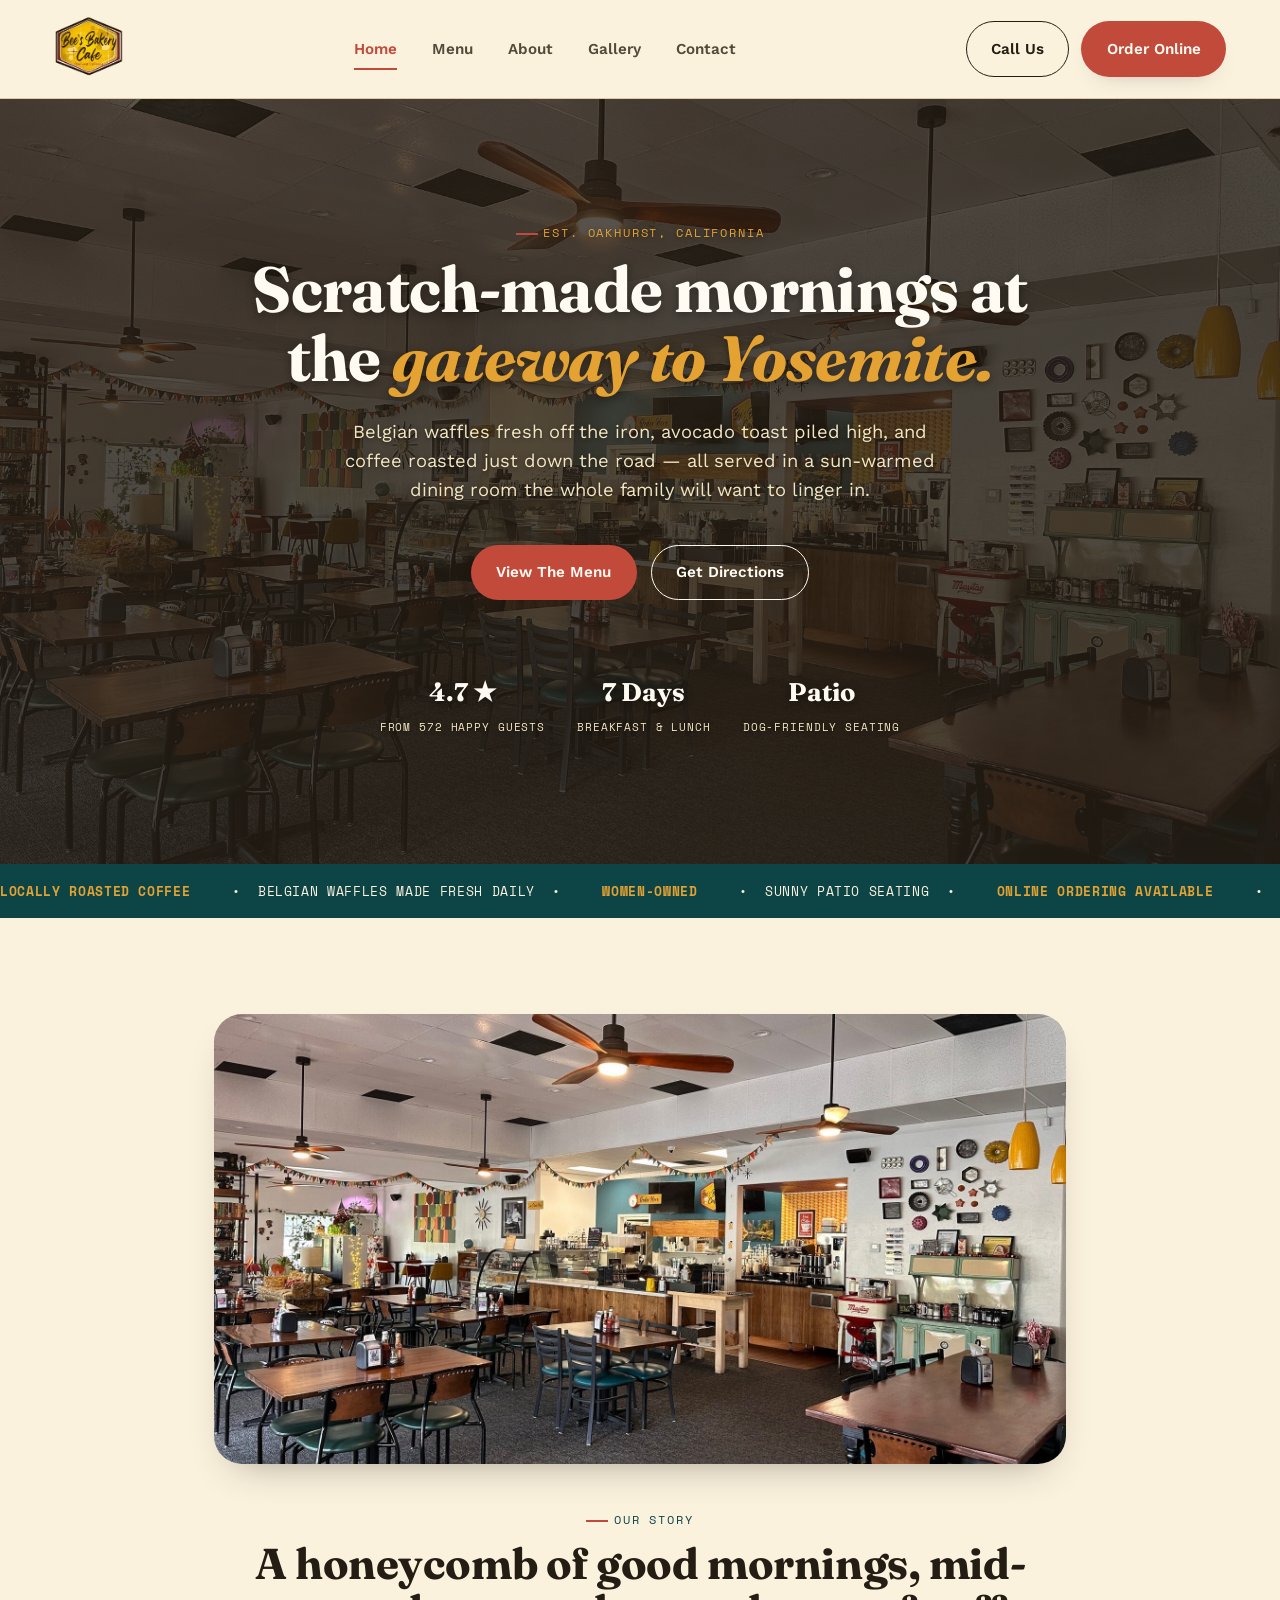
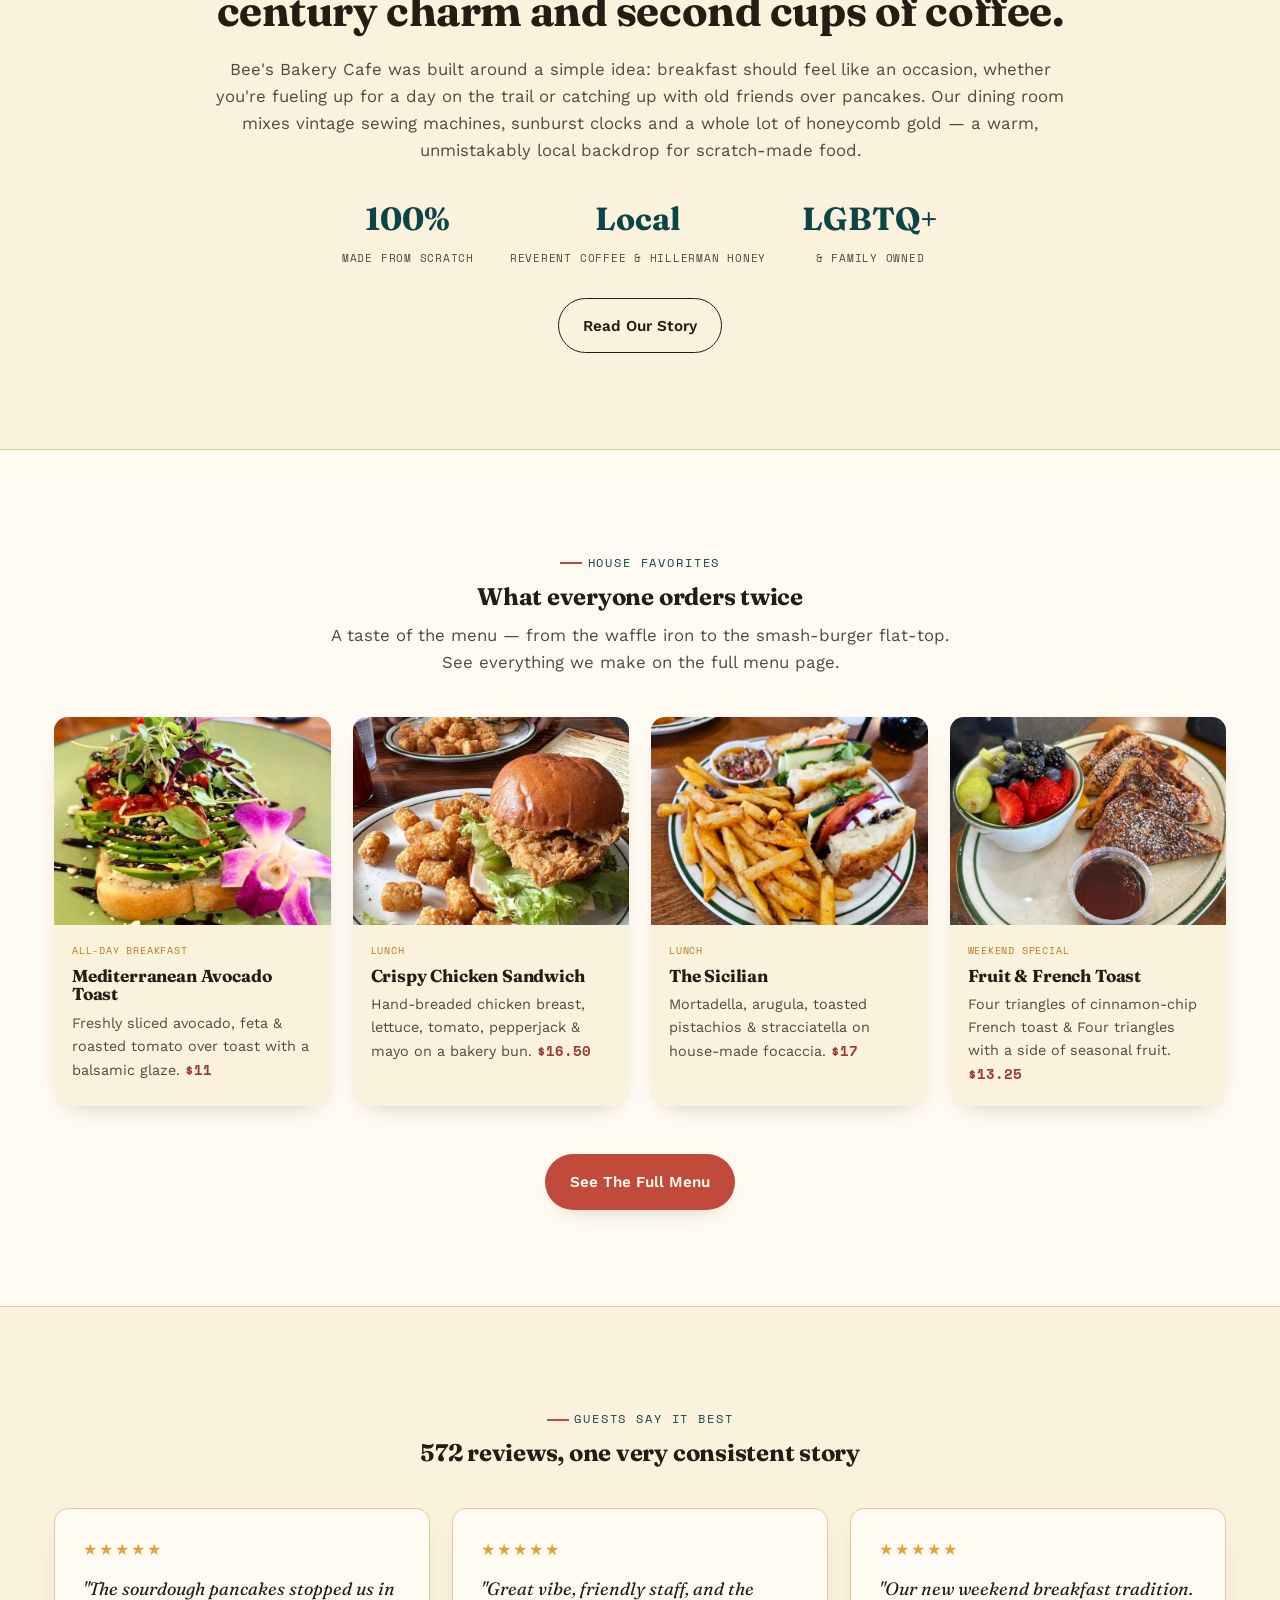
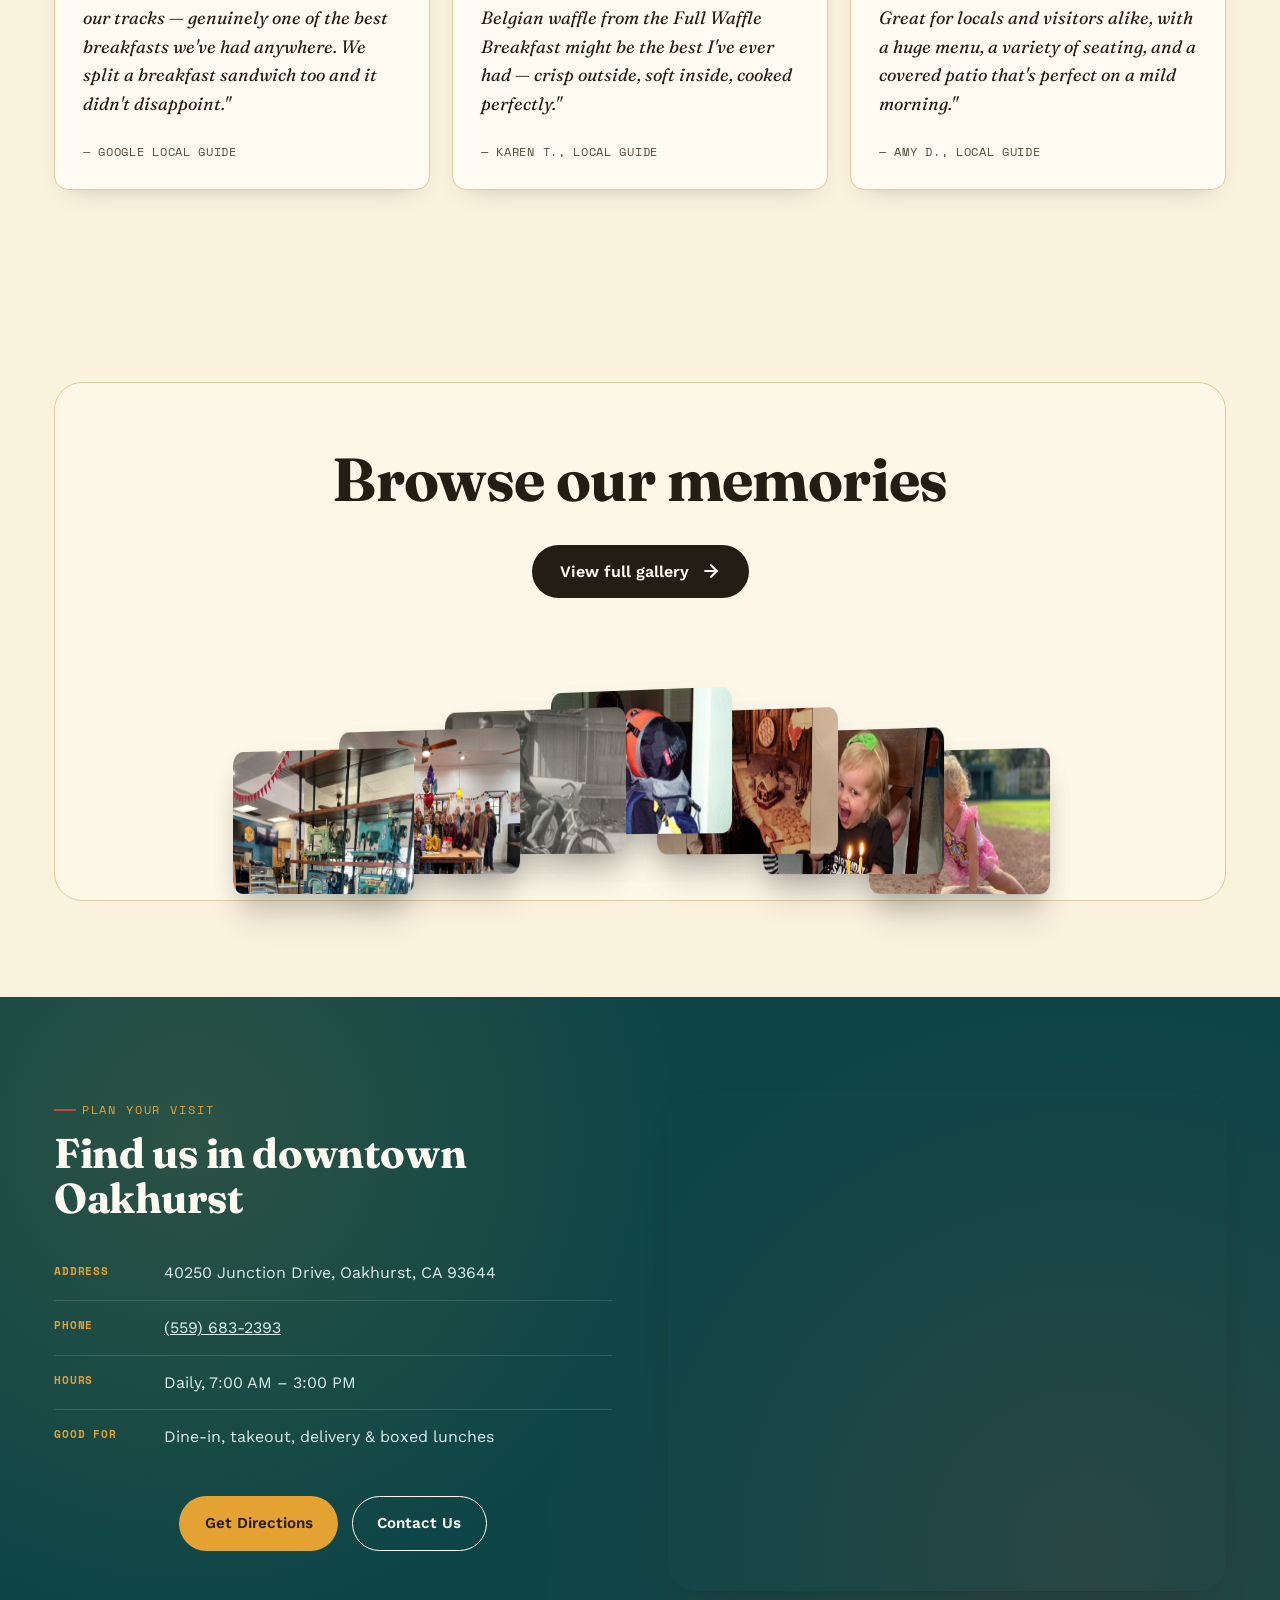
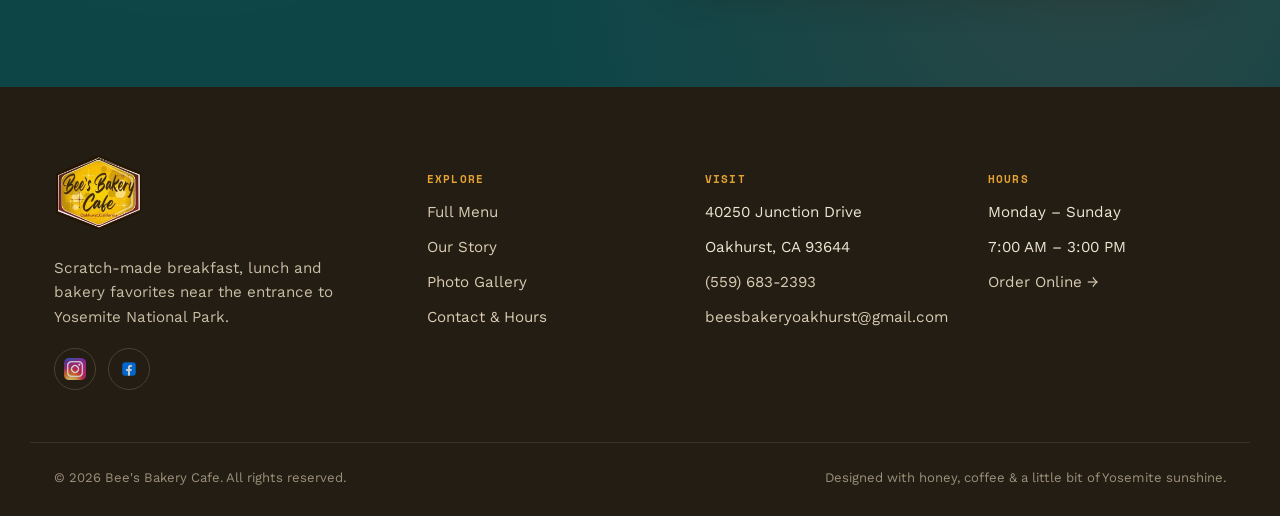
==== index.html @ a0aafe64 "site" ====
<!DOCTYPE html>
<html lang="en">
<head>
<meta charset="UTF-8">
<meta name="viewport" content="width=device-width, initial-scale=1.0">
<title>Bee's Bakery Cafe | Scratch-Made Breakfast & Lunch in Oakhurst, CA</title>
<meta name="description" content="Bee's Bakery Cafe is Oakhurst's favorite all-day breakfast & lunch spot near Yosemite. Belgian waffles, avocado toast, smashed burgers, local coffee & a sunny patio. Open daily.">
<link rel="canonical" href="https://www.beesbakerycafe.com/">
<meta property="og:title" content="Bee's Bakery Cafe | Oakhurst, CA">
<meta property="og:description" content="Scratch-made breakfast, lunch & bakery favorites at the gateway to Yosemite. View the menu, get directions, and order online.">
<meta property="og:type" content="restaurant.menu">
<meta property="og:url" content="https://www.beesbakerycafe.com/">
<meta property="og:image" content="images/avocado-toast.jpg">
<meta name="theme-color" content="#17676A">
<link rel="icon" type="image/png" href="images/logo bee's.png">

<!-- Fonts -->
<link rel="preconnect" href="https://fonts.googleapis.com">
<link rel="preconnect" href="https://fonts.gstatic.com" crossorigin>
<link href="https://fonts.googleapis.com/css2?family=Fraunces:ital,opsz,wght@0,9..144,400..800;1,9..144,500..700&family=Work+Sans:wght@400;500;600;700&family=Space+Mono:wght@400;700&display=swap" rel="stylesheet">

<!-- Structured Data -->
<script type="application/ld+json">
{
  "@context": "https://schema.org",
  "@type": "CafeOrCoffeeShop",
  "name": "Bee's Bakery Cafe",
  "image": "images/avocado-toast.jpg",
  "@id": "https://www.beesbakerycafe.com/",
  "url": "https://www.beesbakerycafe.com/",
  "telephone": "+1-559-683-2393",
  "priceRange": "$10-$20",
  "address": {
    "@type": "PostalAddress",
    "streetAddress": "40250 Junction Drive",
    "addressLocality": "Oakhurst",
    "addressRegion": "CA",
    "postalCode": "93644",
    "addressCountry": "US"
  },
  "aggregateRating": {
    "@type": "AggregateRating",
    "ratingValue": "4.7",
    "reviewCount": "572"
  },
  "servesCuisine": ["American", "Breakfast", "Bakery", "Cafe"],
  "sameAs": ["https://www.instagram.com/beesbakerycafe", "https://facebook.com/profile/php"]
}
</script>

<style>
  /* ============================================================
     BEE'S BAKERY CAFE — Design tokens & Base Styles
     ============================================================ */
  :root {
    --cream:      #FBF2DE;
    --cream-2:    #F3E5C0;
    --paper:      #FFFBF2;
    --ink:        #241D14;
    --ink-soft:   #55493A;
    --teal:       #17676A;
    --teal-deep:  #0D4547;
    --teal-tint:  #E4F0EE;
    --honey:      #E4A233;
    --honey-deep: #B97C1A;
    --coral:      #C24A3B;
    --coral-deep: #9B3A2E;
    --line:       #DFCB9C;

    --font-display: "Fraunces", "Iowan Old Style", Georgia, serif;
    --font-body: "Work Sans", -apple-system, BlinkMacSystemFont, "Segoe UI", sans-serif;
    --font-mono: "Space Mono", "SFMono-Regular", Menlo, monospace;

    --radius-sm: 6px;
    --radius-md: 14px;
    --radius-lg: 28px;
    --shadow-card: 0 18px 40px -22px rgba(36,29,20,.45);
    --shadow-soft: 0 10px 24px -16px rgba(36,29,20,.35);

    --maxw: 1220px;
  }

  *, *::before, *::after { box-sizing: border-box; }
  html { scroll-behavior: smooth; }
  body {
    margin: 0;
    background: var(--cream);
    color: var(--ink);
    font-family: var(--font-body);
    font-size: 16px;
    line-height: 1.6;
    -webkit-font-smoothing: antialiased;
    overflow-x: hidden;
  }
  img { max-width: 100%; display: block; }
  a { color: inherit; text-decoration: none; }
  ul { margin: 0; padding: 0; list-style: none; }
  h1, h2, h3, h4 {
    font-family: var(--font-display);
    font-weight: 700;
    line-height: 1.08;
    margin: 0 0 .5em;
    color: var(--ink);
    letter-spacing: -.01em;
  }
  p { margin: 0 0 1em; }
  
  .container {
    max-width: var(--maxw);
    margin: 0 auto;
    padding: 0 24px;
  }

  /* ---------- Utilities ---------- */
  .eyebrow {
    font-family: var(--font-mono);
    font-size: .72rem;
    letter-spacing: .16em;
    text-transform: uppercase;
    color: var(--teal-deep);
    display: inline-flex;
    align-items: center;
    gap: .5em;
    margin-bottom: 1em;
  }
  .eyebrow::before {
    content: "";
    width: 22px; height: 2px;
    background: var(--coral);
    display: inline-block;
  }
  .eyebrow.on-dark { color: var(--honey); }
  
  .btn {
    display: inline-flex;
    align-items: center;
    justify-content: center;
    gap: .5em;
    font-family: var(--font-body);
    font-weight: 600;
    font-size: .95rem;
    padding: .95em 1.6em;
    border-radius: 100px;
    border: 1.5px solid transparent;
    cursor: pointer;
    transition: transform .18s ease, box-shadow .18s ease, background .18s ease, color .18s ease;
    white-space: nowrap;
  }
  .btn:hover { transform: translateY(-2px); }
  .btn-primary { background: var(--coral); color: var(--paper); box-shadow: var(--shadow-soft); }
  .btn-primary:hover { background: var(--coral-deep); }
  .btn-ghost { background: transparent; border-color: currentColor; color: var(--ink); }
  .btn-ghost:hover { background: var(--ink); color: var(--paper); }
  .btn-ghost.on-dark { color: var(--paper); }
  .btn-ghost.on-dark:hover { background: var(--paper); color: var(--teal-deep); }
  .btn-honey { background: var(--honey); color: var(--ink); }
  .btn-honey:hover { background: var(--honey-deep); color: var(--paper); }

  .section-head { max-width: 640px; margin-bottom: 2.6rem; }
  .section-head.center { margin-left: auto; margin-right: auto; text-align: center; }
  .section-head p { color: var(--ink-soft); font-size: 1.05rem; }

  /* ---------- Header ---------- */
  .site-header {
    position: sticky; top: 0; z-index: 100;
    background: rgba(251,242,222,.92);
    backdrop-filter: blur(10px);
    border-bottom: 1px solid var(--line);
  }
  .header-inner {
    display: flex; align-items: center; justify-content: space-between;
    padding: 14px 24px;
    max-width: var(--maxw); margin: 0 auto;
  }
  .brand-logo { height: 70px; width: auto; display: block; }
  
  .main-nav { display: flex; align-items: center; gap: 2.2em; }
  .main-nav a {
    font-size: .95rem; font-weight: 600; color: var(--ink-soft);
    position: relative; padding: .2em 0; transition: color 0.2s ease;
  }
  .main-nav a:hover, .main-nav a.active { color: var(--coral); }
  .main-nav a.active::after {
    content: ""; position: absolute; left: 0; right: 0; bottom: -6px; height: 2px; background: var(--coral);
  }
  .header-cta { display: flex; align-items: center; gap: 12px; }

  .nav-toggle {
    display: none; background: none; border: none; cursor: pointer; padding: 6px;
    flex-direction: column; gap: 5px; z-index: 101;
  }
  .nav-toggle span { 
    width: 24px; height: 2px; background: var(--ink); display: block; 
    transition: transform 0.3s ease, opacity 0.3s ease;
  }
  
  /* Mobile Menu Styles */
  @media (max-width: 900px) {
    .main-nav {
      position: fixed; inset: 0; top: 98px; background: var(--cream);
      flex-direction: column; align-items: center; padding: 3rem 1.6rem;
      gap: 2rem; transform: translateX(100%); transition: transform .4s cubic-bezier(0.4, 0, 0.2, 1);
      overflow-y: auto; border-top: 1px solid var(--line);
    }
    .main-nav.open { transform: translateX(0); }
    .main-nav a { font-size: 1.5rem; }
    .nav-toggle { display: flex; }
    .header-cta .btn-ghost { display: none; }
    
    /* Hamburger to X Animation */
    .nav-toggle[aria-expanded="true"] span:nth-child(1) { transform: translateY(7px) rotate(45deg); }
    .nav-toggle[aria-expanded="true"] span:nth-child(2) { opacity: 0; }
    .nav-toggle[aria-expanded="true"] span:nth-child(3) { transform: translateY(-7px) rotate(-45deg); }
  }

  /* ---------- Hero ---------- */
  .hero {
    padding: 120px 24px;
    overflow: hidden;
    text-align: center;
    min-height: 85vh;
    display: flex;
    align-items: center;
    justify-content: center;
    /* Imagem otimizada de fundo */
    background: linear-gradient(rgba(36,29,20,0.75), rgba(36,29,20,0.85)), url('images/gallery1.jpg') center/cover no-repeat;
  }
  .hero-inner {
    display: flex; flex-direction: column; align-items: center; max-width: 850px;
  }
  .hero h1 {
    font-size: clamp(2.5rem, 5vw, 4rem);
    color: var(--paper);
    text-shadow: 0 2px 10px rgba(0,0,0,0.4);
    margin-bottom: 1.5rem;
  }
  .hero h1 em { color: var(--honey); font-style: italic; }
  .hero-lede { 
    font-size: 1.15rem; color: var(--cream-2); max-width: 55ch; 
    margin: 0 auto; text-shadow: 0 1px 4px rgba(0,0,0,0.5); 
  }
  .hero .eyebrow { justify-content: center; color: var(--honey); text-shadow: 0 1px 4px rgba(0,0,0,0.5); }
  .hero-ctas { display: flex; gap: 14px; flex-wrap: wrap; margin: 2.5rem 0; justify-content: center; }
  .hero-stats { display: flex; gap: 32px; margin-top: 2rem; flex-wrap: wrap; justify-content: center; }
  .hero-stat b { display: block; font-family: var(--font-display); font-size: 1.6rem; color: var(--paper); text-shadow: 0 2px 8px rgba(0,0,0,0.5); }
  .hero-stat span { font-family: var(--font-mono); font-size: .68rem; letter-spacing: .08em; text-transform: uppercase; color: var(--cream-2); text-shadow: 0 1px 4px rgba(0,0,0,0.5); }

  /* ---------- Marquee Strip ---------- */
  .strip {
    background: var(--teal-deep);
    color: var(--cream);
    overflow: hidden;
    padding: 14px 0;
    white-space: nowrap;
  }
  .strip-track {
    display: inline-flex; gap: 2.5em;
    animation: scroll 32s linear infinite;
    font-family: var(--font-mono); font-size: .82rem; letter-spacing: .05em; text-transform: uppercase;
  }
  .strip-track span { display: inline-flex; align-items: center; gap: 2.5em; }
  .strip-track b { color: var(--honey); }
  @keyframes scroll { from { transform: translateX(0); } to { transform: translateX(-50%); } }

  /* ---------- Generic Pad ---------- */
  .pad { padding: 96px 0; }

  /* ---------- About Split Section ---------- */
  .split .container {
    max-width: 900px; margin: 0 auto;
    display: flex; flex-direction: column; align-items: center; text-align: center; gap: 2.5rem;
  }
  .split-media { width: 100%; }
  .split-media img { 
    border-radius: var(--radius-lg); box-shadow: var(--shadow-card); 
    width: 100%; max-height: 450px; object-fit: cover; 
  }
  .split-copy h2 { font-size: clamp(2rem, 3.4vw, 2.7rem); }
  .split-copy p { color: var(--ink-soft); font-size: 1.05rem; }
  .stat-row { display: flex; gap: 36px; margin: 1.8rem 0; flex-wrap: wrap; justify-content: center; }
  .stat-row div b { font-family: var(--font-display); font-size: 2rem; color: var(--teal-deep); display: block; }
  .stat-row div span { font-family: var(--font-mono); font-size: .68rem; text-transform: uppercase; letter-spacing: .07em; color: var(--ink-soft); }

  /* ---------- Menu Highlights ---------- */
  .section-tinted { 
    background: var(--paper); border-top: 1px solid var(--line); 
    border-bottom: 1px solid var(--line); padding: 96px 0; 
  }
  .card-grid { display: grid; grid-template-columns: repeat(4, 1fr); gap: 22px; }
  .dish-card {
    background: var(--cream); border-radius: var(--radius-md); overflow: hidden;
    box-shadow: var(--shadow-soft); transition: transform .2s ease, box-shadow .2s ease;
    display: flex; flex-direction: column;
  }
  .dish-card:hover { transform: translateY(-6px); box-shadow: var(--shadow-card); }
  .dish-card .thumb { aspect-ratio: 4/3; overflow: hidden; }
  .dish-card .thumb img { width: 100%; height: 100%; object-fit: cover; transition: transform 0.4s ease; }
  .dish-card:hover .thumb img { transform: scale(1.05); }
  .dish-card .body { padding: 18px 18px 20px; flex: 1; display: flex; flex-direction: column; }
  .dish-card .row { display: flex; justify-content: space-between; align-items: baseline; gap: 10px; margin-bottom: 0.5rem; }
  .dish-card h4 { font-size: 1.08rem; margin: 0; }
  .dish-card .price { font-family: var(--font-mono); color: var(--coral-deep); font-weight: 700; }
  .dish-card p { color: var(--ink-soft); font-size: .9rem; margin: 0; flex: 1; }
  .dish-tag { font-family: var(--font-mono); font-size: .62rem; letter-spacing: .08em; text-transform: uppercase; color: var(--honey-deep); margin-bottom: 0.5rem; display: block; }
  
  @media (max-width: 1000px) { .card-grid { grid-template-columns: repeat(2, 1fr); } }
  @media (max-width: 560px) { .card-grid { grid-template-columns: 1fr; } }
  .center-cta { text-align: center; margin-top: 3rem; }

  /* ---------- Testimonials ---------- */
  .testi-grid { display: grid; grid-template-columns: repeat(3, 1fr); gap: 22px; }
  .testi-card {
    background: var(--paper); border: 1px solid var(--line); border-radius: var(--radius-md);
    padding: 28px; box-shadow: var(--shadow-soft); display: flex; flex-direction: column; justify-content: space-between;
  }
  .testi-card .stars { color: var(--honey); letter-spacing: 2px; margin-bottom: .8em; display: block; }
  .testi-card p { font-family: var(--font-display); font-size: 1.12rem; color: var(--ink); font-style: italic; margin-bottom: 1.5rem; }
  .testi-name { font-family: var(--font-mono); font-size: .72rem; text-transform: uppercase; letter-spacing: .06em; color: var(--ink-soft); }
  @media (max-width: 900px) { .testi-grid { grid-template-columns: 1fr; } }

  /* ============================================================
     DYNAMIC 3D PORTFOLIO GALLERY (Vanilla JS + CSS Integration)
     ============================================================ */
  .pg-section { padding: 96px 0; background: var(--cream); overflow: hidden; }
  .pg-container {
    background: rgba(255, 251, 242, 0.5);
    backdrop-filter: blur(8px);
    border-radius: var(--radius-lg);
    border: 1px solid var(--line);
    max-width: 1280px;
    margin: 0 auto;
    position: relative;
  }
  .pg-header {
    text-align: center; padding: 64px 32px 32px; position: relative; z-index: 10;
  }
  .pg-header h2 { font-size: clamp(2.2rem, 5vw, 3.8rem); margin-bottom: 2rem; }
  .pg-btn {
    display: inline-flex; align-items: center; gap: 12px;
    background: var(--ink); color: var(--paper);
    padding: 14px 28px; border-radius: 100px;
    font-weight: 600; font-family: var(--font-body);
    transition: background 0.2s ease; margin-bottom: 20px;
  }
  .pg-btn svg { width: 20px; height: 20px; transition: transform 0.2s ease; }
  .pg-btn:hover { background: var(--ink-soft); }
  .pg-btn:hover svg { transform: translateX(4px); }

  /* Desktop 3D Interactive Track */
  .pg-desktop {
    display: none; position: relative;
    height: 400px; margin-bottom: -150px; 
    overflow: visible; /* To allow pop-out effect */
  }
  .pg-track {
    display: flex; align-items: flex-end; justify-content: center;
    padding-bottom: 32px; padding-top: 160px;
    position: relative;
  }
  .pg-card {
    position: relative;
    width: clamp(220px, 20vw, 320px); /* Slightly responsive cards */
    aspect-ratio: 16/9;
    border-radius: var(--radius-md);
    overflow: hidden;
    margin-left: -150px; /* Overlap effect */
    cursor: pointer;
    box-shadow: 0 20px 40px -10px rgba(0,0,0,0.3);
    /* Transform managed by JavaScript for smooth interaction */
    transition: transform 0.3s cubic-bezier(0.25, 0.1, 0.25, 1), z-index 0s;
  }
  .pg-card:first-child { margin-left: 0; }
  .pg-card img {
    width: 100%; height: 100%; object-fit: cover; object-position: left top;
    transition: transform 0.4s ease;
  }
  
  /* Mobile Infinite Marquee Track */
  .pg-mobile { display: block; position: relative; padding-bottom: 40px; overflow: hidden; }
  .pg-marquee-wrapper { display: flex; gap: 1rem; padding: 0.5rem; width: max-content; }
  .pg-marquee-track {
    display: flex; gap: 1rem; flex-shrink: 0;
    animation: marquee 35s linear infinite;
  }
  .pg-marquee-wrapper:hover .pg-marquee-track { animation-play-state: paused; }
  @keyframes marquee {
    from { transform: translateX(0); }
    to { transform: translateX(calc(-100% - 1rem)); }
  }
  .pg-marquee-item {
    width: 260px; aspect-ratio: 16/9; border-radius: var(--radius-md);
    overflow: hidden; flex-shrink: 0; cursor: pointer;
    box-shadow: 0 10px 20px -5px rgba(0,0,0,0.15);
    transition: transform 0.3s ease;
  }
  .pg-marquee-item:hover { transform: scale(1.03); }
  .pg-marquee-item img { width: 100%; height: 100%; object-fit: cover; object-position: center; }

  @media (min-width: 768px) {
    .pg-desktop { display: block; }
    .pg-mobile { display: none; }
  }

  /* ---------- Visit / Location ---------- */
  .visit {
    background: var(--teal-deep); color: var(--cream);
    padding: 96px 0; position: relative; overflow: hidden;
  }
  .visit::before {
    content: ""; position: absolute; inset: 0;
    background-image:
      radial-gradient(circle at 15% 20%, rgba(228,162,51,.14), transparent 40%),
      radial-gradient(circle at 85% 80%, rgba(194,74,59,.16), transparent 45%);
    pointer-events: none;
  }
  .visit-inner { display: grid; grid-template-columns: 1fr 1fr; gap: 56px; position: relative; align-items: center; }
  .visit h2 { color: var(--paper); font-size: clamp(2rem, 3.4vw, 2.6rem); }
  .visit-list { margin-top: 1.6rem; }
  .visit-list li { display: flex; gap: 14px; padding: 14px 0; border-top: 1px solid rgba(255,255,255,.14); align-items: flex-start; }
  .visit-list li:first-child { border-top: none; }
  .visit-list b { font-family: var(--font-mono); font-size: .68rem; text-transform: uppercase; letter-spacing: .08em; color: var(--honey); width: 96px; flex: none; padding-top: .2em; }
  .visit-list span { color: #DDEFEC; }
  .map-frame { border-radius: var(--radius-lg); overflow: hidden; box-shadow: var(--shadow-card); border: 0; height: 100%; min-height: 400px; }
  .map-frame iframe { width: 100%; height: 100%; border: 0; display: block; }
  @media (max-width: 900px) { .visit-inner { grid-template-columns: 1fr; } .map-frame { min-height: 300px; } }

  /* ---------- Footer ---------- */
  .site-footer { background: var(--ink); color: #EFE6D2; padding: 64px 0 28px; }
  .footer-grid { display: grid; grid-template-columns: 1.4fr 1fr 1fr 1fr; gap: 40px; }
  .footer-brand p { color: #C9BDA4; max-width: 32ch; font-size: 0.95rem; }
  .footer-col h5 { font-family: var(--font-mono); font-size: .7rem; text-transform: uppercase; letter-spacing: .1em; color: var(--honey); margin-bottom: 1.1em; }
  .footer-col li { margin-bottom: .7em; font-size: 0.95rem; }
  .footer-col a { color: #D9CCB2; transition: color 0.2s ease; }
  .footer-col a:hover { color: var(--honey); }
  .social-icon { width: 22px; height: 22px; object-fit: contain; display: block; filter: brightness(0.8); transition: filter 0.2s ease; }
  .footer-social { display: flex; gap: 12px; margin-top: 1.2em; }
  .footer-social a {
    width: 42px; height: 42px; border-radius: 50%; border: 1px solid #4B4131;
    display: flex; align-items: center; justify-content: center; transition: all 0.2s ease;
  }
  .footer-social a:hover { border-color: var(--honey); }
  .footer-social a:hover .social-icon { filter: brightness(1); }
  .footer-bottom {
    margin-top: 52px; padding-top: 24px; border-top: 1px solid #3A3226;
    display: flex; justify-content: space-between; flex-wrap: wrap; gap: 10px;
    font-size: .82rem; color: #9C907A;
  }
  @media (max-width: 900px) { .footer-grid { grid-template-columns: 1fr 1fr; } }
  @media (max-width: 560px) { .footer-grid { grid-template-columns: 1fr; } }
</style>
</head>
<body>

<header class="site-header">
  <div class="header-inner">
    <a href="index.html" class="brand" aria-label="Bee's Bakery Cafe Home">
      <img src="images/logo bee's.png" alt="Bee's Bakery Cafe Logo" class="brand-logo">
    </a>
    <nav class="main-nav" id="main-nav">
      <a href="index.html" class="active">Home</a>
      <a href="menu.html">Menu</a>
      <a href="about.html">About</a>
      <a href="gallery.html">Gallery</a>
      <a href="contact.html">Contact</a>
    </nav>
    <div class="header-cta">
      <a href="tel:+15596832393" class="btn btn-ghost">Call Us</a>
      <a href="https://order.toasttab.com/online/bees-bakery-cafe" target="_blank" rel="noopener" class="btn btn-primary">Order Online</a>
      <button class="nav-toggle" id="mobile-menu-btn" aria-label="Toggle menu" aria-expanded="false">
        <span></span><span></span><span></span>
      </button>
    </div>
  </div>
</header>

<main>
  <!-- HERO -->
  <section class="hero">
    <div class="container hero-inner">
      <span class="eyebrow on-dark">Est. Oakhurst, California</span>
      <h1>Scratch-made mornings at the <em>gateway to Yosemite.</em></h1>
      <p class="hero-lede">Belgian waffles fresh off the iron, avocado toast piled high, and coffee roasted just down the road — all served in a sun-warmed dining room the whole family will want to linger in.</p>
      
      <div class="hero-ctas">
        <a href="menu.html" class="btn btn-primary">View The Menu</a>
        <a href="contact.html#map" class="btn btn-ghost on-dark">Get Directions</a>
      </div>
      
      <div class="hero-stats">
        <div class="hero-stat"><b>4.7 ★</b><span>from 572 happy guests</span></div>
        <div class="hero-stat"><b>7 Days</b><span>Breakfast &amp; lunch</span></div>
        <div class="hero-stat"><b>Patio</b><span>Dog-friendly seating</span></div>
      </div>
    </div>
  </section>

  <!-- MARQUEE STRIP -->
  <div class="strip" aria-hidden="true">
    <div class="strip-track">
      <span><b>Locally Roasted Coffee</b> &nbsp;•&nbsp; Belgian Waffles Made Fresh Daily &nbsp;•&nbsp; <b>Women-Owned</b> &nbsp;•&nbsp; Sunny Patio Seating &nbsp;•&nbsp; <b>Online Ordering Available</b> &nbsp;•&nbsp; Minutes from Yosemite</span>
      <span><b>Locally Roasted Coffee</b> &nbsp;•&nbsp; Belgian Waffles Made Fresh Daily &nbsp;•&nbsp; <b>Women-Owned</b> &nbsp;•&nbsp; Sunny Patio Seating &nbsp;•&nbsp; <b>Online Ordering Available</b> &nbsp;•&nbsp; Minutes from Yosemite</span>
    </div>
  </div>

  <!-- ABOUT TEASER -->
  <section class="pad split">
    <div class="container">
      <div class="split-media">
        <img src="images/dining-room.jpg" alt="Retro mid-century dining room at Bee's Bakery Cafe with wood tables, teal walls and string lighting" loading="lazy">
      </div>
      <div class="split-copy">
        <span class="eyebrow">Our Story</span>
        <h2>A honeycomb of good mornings, mid-century charm and second cups of coffee.</h2>
        <p>Bee's Bakery Cafe was built around a simple idea: breakfast should feel like an occasion, whether you're fueling up for a day on the trail or catching up with old friends over pancakes. Our dining room mixes vintage sewing machines, sunburst clocks and a whole lot of honeycomb gold — a warm, unmistakably local backdrop for scratch-made food.</p>
        <div class="stat-row">
          <div><b>100%</b><span>Made from scratch</span></div>
          <div><b>Local</b><span>Reverent Coffee &amp; Hillerman Honey</span></div>
          <div><b>LGBTQ+</b><span>&amp; family owned</span></div>
        </div>
        <a href="about.html" class="btn btn-ghost">Read Our Story</a>
      </div>
    </div>
  </section>

  <!-- MENU HIGHLIGHTS -->
  <section class="section-tinted">
    <div class="container">
      <div class="section-head center">
        <span class="eyebrow">House Favorites</span>
        <h2>What everyone orders twice</h2>
        <p>A taste of the menu — from the waffle iron to the smash-burger flat-top. See everything we make on the full menu page.</p>
      </div>
      <div class="card-grid">
        <article class="dish-card">
          <div class="thumb"><img src="images/avocado-toast.jpg" alt="Avocado toast with feta, roasted red pepper and microgreens" loading="lazy"></div>
          <div class="body">
            <span class="dish-tag">All-Day Breakfast</span>
            <div class="row"><h4>Mediterranean Avocado Toast</h4></div>
            <p>Freshly sliced avocado, feta &amp; roasted tomato over toast with a balsamic glaze. <span class="price">$11</span></p>
          </div>
        </article>
        <article class="dish-card">
          <div class="thumb"><img src="images/chicken-sandwich.jpg" alt="Crispy fried chicken sandwich with lettuce and cheese, served with tater tots" loading="lazy"></div>
          <div class="body">
            <span class="dish-tag">Lunch</span>
            <div class="row"><h4>Crispy Chicken Sandwich</h4></div>
            <p>Hand-breaded chicken breast, lettuce, tomato, pepperjack &amp; mayo on a bakery bun. <span class="price">$16.50</span></p>
          </div>
        </article>
        <article class="dish-card">
          <div class="thumb"><img src="images/caprese-sandwich.jpg" alt="The Sicilian sandwich with mortadella, arugula and stracciatella cheese, served with seasoned fries" loading="lazy"></div>
          <div class="body">
            <span class="dish-tag">Lunch</span>
            <div class="row"><h4>The Sicilian</h4></div>
            <p>Mortadella, arugula, toasted pistachios &amp; stracciatella on house-made focaccia. <span class="price">$17</span></p>
          </div>
        </article>
        <article class="dish-card">
          <div class="thumb"><img src="images/gallery1.jpeg" alt="Bright covered patio seating area at Bee's Bakery Cafe with string lights" loading="lazy"></div>
          <div class="body">
            <span class="dish-tag">Weekend Special</span>
            <div class="row"><h4>Fruit & French Toast</h4></div>
            <p>Four triangles of cinnamon-chip French toast &amp; Four triangles with a side of seasonal fruit. <span class="price">$13.25</span></p>
          </div>
        </article>
      </div>
      <div class="center-cta">
        <a href="menu.html" class="btn btn-primary">See The Full Menu</a>
      </div>
    </div>
  </section>

  <!-- TESTIMONIALS -->
  <section class="pad">
    <div class="container">
      <div class="section-head center">
        <span class="eyebrow">Guests Say It Best</span>
        <h2>572 reviews, one very consistent story</h2>
      </div>
      <div class="testi-grid">
        <div class="testi-card">
          <div>
            <span class="stars" aria-label="5 out of 5 stars">★★★★★</span>
            <p>"The sourdough pancakes stopped us in our tracks — genuinely one of the best breakfasts we've had anywhere. We split a breakfast sandwich too and it didn't disappoint."</p>
          </div>
          <div class="testi-name">— Google Local Guide</div>
        </div>
        <div class="testi-card">
          <div>
            <span class="stars" aria-label="5 out of 5 stars">★★★★★</span>
            <p>"Great vibe, friendly staff, and the Belgian waffle from the Full Waffle Breakfast might be the best I've ever had — crisp outside, soft inside, cooked perfectly."</p>
          </div>
          <div class="testi-name">— Karen T., Local Guide</div>
        </div>
        <div class="testi-card">
          <div>
            <span class="stars" aria-label="5 out of 5 stars">★★★★★</span>
            <p>"Our new weekend breakfast tradition. Great for locals and visitors alike, with a huge menu, a variety of seating, and a covered patio that's perfect on a mild morning."</p>
          </div>
          <div class="testi-name">— Amy D., Local Guide</div>
        </div>
      </div>
    </div>
  </section>

  <!-- DYNAMIC PORTFOLIO GALLERY (Vanilla JS Port of React/Framer Motion) -->
  <section class="pg-section" id="archives">
    <div class="container">
      <div class="pg-container">
        
        <div class="pg-header">
          <h2>Browse our memories</h2>
          <a href="gallery.html" class="pg-btn" aria-label="View full gallery">
            <span>View full gallery</span>
            <svg xmlns="http://www.w3.org/2000/svg" viewBox="0 0 24 24" fill="none" stroke="currentColor" stroke-width="2.5" stroke-linecap="round" stroke-linejoin="round">
              <path d="M5 12h14"></path><path d="m12 5 7 7-7 7"></path>
            </svg>
          </a>
        </div>

        <!-- Desktop 3D Interactive Track (Controlled by Vanilla JS) -->
        <div class="pg-desktop">
          <div class="pg-track" id="gallery-track">
            <!-- Images are injected here via HTML, behavior via JS -->
            <div class="pg-card"><img src="images/gallery01.jpg" alt="Vintage sewing machines display" loading="lazy"></div>
            <div class="pg-card"><img src="images/gallery04.jpg" alt="80th birthday celebration at the cafe" loading="lazy"></div>
            <div class="pg-card"><img src="images/gallery07.jpg" alt="Vintage photo of siblings playing" loading="lazy"></div>
            <div class="pg-card"><img src="images/gallery10.jpeg" alt="Young girl ready for adventure" loading="lazy"></div>
            <div class="pg-card"><img src="images/gallery16.webp" alt="Baking memories at home" loading="lazy"></div>
            <div class="pg-card"><img src="images/gallery25.jpg" alt="Dinosaur volcano birthday cake" loading="lazy"></div>
            <div class="pg-card"><img src="images/gallery31.jpg" alt="Toddler girl focused on a baseball base" loading="lazy"></div>
          </div>
        </div>

        <!-- Mobile Marquee Track (Pure CSS) -->
        <div class="pg-mobile">
          <div class="pg-marquee-wrapper">
            <div class="pg-marquee-track">
              <div class="pg-marquee-item"><img src="images/gallery01.jpg" alt="Vintage sewing machines display" loading="lazy"></div>
              <div class="pg-marquee-item"><img src="images/gallery04.jpg" alt="80th birthday celebration at the cafe" loading="lazy"></div>
              <div class="pg-marquee-item"><img src="images/gallery07.jpg" alt="Vintage photo of siblings playing" loading="lazy"></div>
              <div class="pg-marquee-item"><img src="images/gallery10.jpeg" alt="Young girl ready for adventure" loading="lazy"></div>
              <div class="pg-marquee-item"><img src="images/gallery16.webp" alt="Baking memories at home" loading="lazy"></div>
              <div class="pg-marquee-item"><img src="images/gallery25.jpg" alt="Dinosaur volcano birthday cake" loading="lazy"></div>
              <div class="pg-marquee-item"><img src="images/gallery31.jpg" alt="Toddler girl focused on a baseball base" loading="lazy"></div>
            </div>
            <!-- Duplicate tracks for seamless infinite scroll -->
            <div class="pg-marquee-track" aria-hidden="true">
              <div class="pg-marquee-item"><img src="images/gallery01.jpg" alt="Vintage sewing machines display" loading="lazy"></div>
              <div class="pg-marquee-item"><img src="images/gallery04.jpg" alt="80th birthday celebration at the cafe" loading="lazy"></div>
              <div class="pg-marquee-item"><img src="images/gallery07.jpg" alt="Vintage photo of siblings playing" loading="lazy"></div>
              <div class="pg-marquee-item"><img src="images/gallery10.jpeg" alt="Young girl ready for adventure" loading="lazy"></div>
              <div class="pg-marquee-item"><img src="images/gallery16.webp" alt="Baking memories at home" loading="lazy"></div>
              <div class="pg-marquee-item"><img src="images/gallery25.jpg" alt="Dinosaur volcano birthday cake" loading="lazy"></div>
              <div class="pg-marquee-item"><img src="images/gallery31.jpg" alt="Toddler girl focused on a baseball base" loading="lazy"></div>
            </div>
          </div>
        </div>

      </div>
    </div>
  </section>

  <!-- VISIT -->
  <section class="visit" id="visit">
    <div class="container visit-inner">
      <div>
        <span class="eyebrow on-dark">Plan Your Visit</span>
        <h2>Find us in downtown Oakhurst</h2>
        <ul class="visit-list">
          <li><b>Address</b><span>40250 Junction Drive, Oakhurst, CA 93644</span></li>
          <li><b>Phone</b><span><a href="tel:+15596832393" style="color:inherit;text-decoration:underline;">(559) 683-2393</a></span></li>
          <li><b>Hours</b><span>Daily, 7:00 AM – 3:00 PM</span></li>
          <li><b>Good For</b><span>Dine-in, takeout, delivery &amp; boxed lunches</span></li>
        </ul>
        <div class="hero-ctas" style="margin-top:2rem;">
          <a href="https://www.google.com/maps/dir/?api=1&destination=40250+Junction+Drive+Oakhurst+CA+93644" target="_blank" rel="noopener" class="btn btn-honey">Get Directions</a>
          <a href="contact.html" class="btn btn-ghost on-dark">Contact Us</a>
        </div>
      </div>
      <div class="map-frame">
        <iframe src="https://www.google.com/maps?q=40250+Junction+Drive,+Oakhurst,+CA+93644&output=embed" title="Map to Bee's Bakery Cafe" loading="lazy" referrerpolicy="no-referrer-when-downgrade"></iframe>
      </div>
    </div>
  </section>
</main>

<footer class="site-footer">
  <div class="container footer-grid">
    <div class="footer-brand">
      <a href="index.html" class="brand" aria-label="Bee's Bakery Cafe Home">
        <img src="images/logo bee's.png" alt="Bee's Bakery Cafe Logo" class="brand-logo" style="height: 90px; margin-bottom: 15px;">
      </a>
      <p>Scratch-made breakfast, lunch and bakery favorites near the entrance to Yosemite National Park.</p>
      
      <div class="footer-social">
        <a href="https://www.instagram.com/beesbakerycafe" target="_blank" rel="noopener" aria-label="Instagram">
          <img src="images/Instagram_icon.png" alt="Instagram" class="social-icon">
        </a>
        <a href="https://facebook.com/profile/php" target="_blank" rel="noopener" aria-label="Facebook">
          <img src="images/facebook-logo-facebook-icon-transparent-free-png.webp" alt="Facebook" class="social-icon">
        </a>
      </div>
    </div>
    
    <div class="footer-col">
      <h5>Explore</h5>
      <ul>
        <li><a href="menu.html">Full Menu</a></li>
        <li><a href="about.html">Our Story</a></li>
        <li><a href="gallery.html">Photo Gallery</a></li>
        <li><a href="contact.html">Contact &amp; Hours</a></li>
      </ul>
    </div>
    <div class="footer-col">
      <h5>Visit</h5>
      <ul>
        <li>40250 Junction Drive</li>
        <li>Oakhurst, CA 93644</li>
        <li><a href="tel:+15596832393">(559) 683-2393</a></li>
        <li><a href="mailto:beesbakeryoakhurst@gmail.com">beesbakeryoakhurst@gmail.com</a></li>
      </ul>
    </div>
    <div class="footer-col">
      <h5>Hours</h5>
      <ul>
        <li>Monday – Sunday</li>
        <li>7:00 AM – 3:00 PM</li>
        <li><a href="https://order.toasttab.com/online/bees-bakery-cafe" target="_blank" rel="noopener">Order Online →</a></li>
      </ul>
    </div>
  </div>
  <div class="container footer-bottom">
    <span>© <span class="year"></span> Bee's Bakery Cafe. All rights reserved.</span>
    <span>Designed with honey, coffee &amp; a little bit of Yosemite sunshine.</span>
  </div>
</footer>

<script>
  document.addEventListener('DOMContentLoaded', function () {
    /* ==========================================
       1. Mobile Nav Toggle
       ========================================== */
    const toggleBtn = document.getElementById('mobile-menu-btn');
    const nav = document.getElementById('main-nav');
    
    if (toggleBtn && nav) {
      toggleBtn.addEventListener('click', function () {
        const isOpen = nav.classList.toggle('open');
        toggleBtn.setAttribute('aria-expanded', isOpen ? 'true' : 'false');
      });
      // Fechar menu ao clicar em links (útil para navegação em âncoras)
      nav.querySelectorAll('a').forEach(link => {
        link.addEventListener('click', () => {
          nav.classList.remove('open');
          toggleBtn.setAttribute('aria-expanded', 'false');
        });
      });
    }

    /* ==========================================
       2. Footer Dynamic Year
       ========================================== */
    document.querySelectorAll('.year').forEach(el => {
      el.textContent = new Date().getFullYear();
    });

    /* ==========================================
       3. 3D Interactive Gallery Logic (Vanilla JS)
       Recreating the Framer Motion staggered behavior
       ========================================== */
    const track = document.getElementById('gallery-track');
    const cards = track ? Array.from(track.querySelectorAll('.pg-card')) : [];

    if (cards.length > 0) {
      const totalCards = cards.length;
      const middleIndex = Math.floor(totalCards / 2);
      const maxHeight = 120; // Maximum pop-up height for the center card
      
      // Function to set the resting state of the cards
      const setRestingState = () => {
        cards.forEach((card, index) => {
          const distanceFromMiddle = Math.abs(index - middleIndex);
          const staggerOffset = maxHeight - distanceFromMiddle * 20;
          
          card.style.transform = `perspective(5000px) rotateY(-45deg) translateY(-${staggerOffset}px)`;
          card.style.zIndex = totalCards - index;
        });
      };

      // Initialize resting state
      setRestingState();

      // Handle hover interactions
      cards.forEach((card, hoveredIndex) => {
        card.addEventListener('mouseenter', () => {
          cards.forEach((c, index) => {
            if (index === hoveredIndex) {
              // The hovered card pops forward and up
              c.style.transform = `perspective(5000px) rotateY(-45deg) translateY(-140px) scale(1.05)`;
              c.style.zIndex = 50; 
            } else {
              // The other cards fall back to the baseline
              c.style.transform = `perspective(5000px) rotateY(-45deg) translateY(0px)`;
              c.style.zIndex = totalCards - index;
            }
          });
        });
      });

      // Reset to staggered look when mouse leaves the whole track area
      track.addEventListener('mouseleave', () => {
        setRestingState();
      });
    }
  });
</script>
</body>
</html>
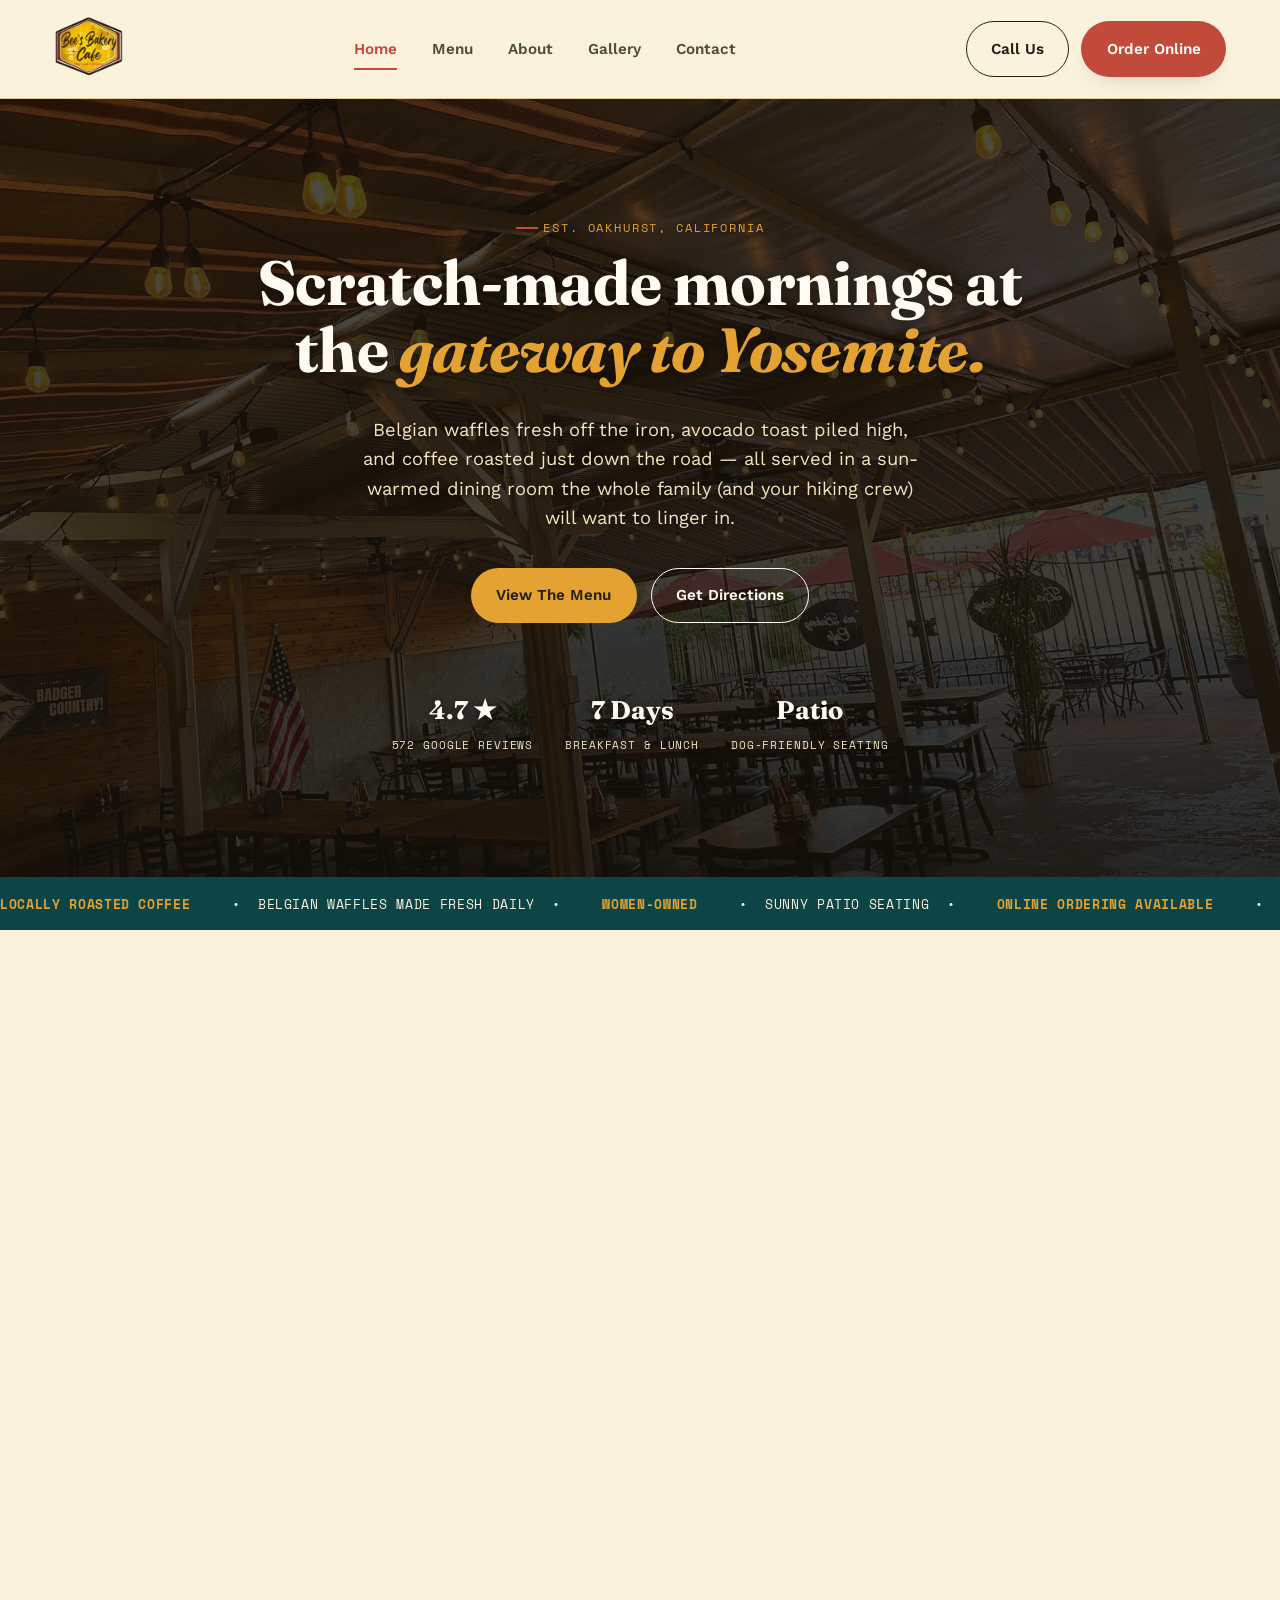
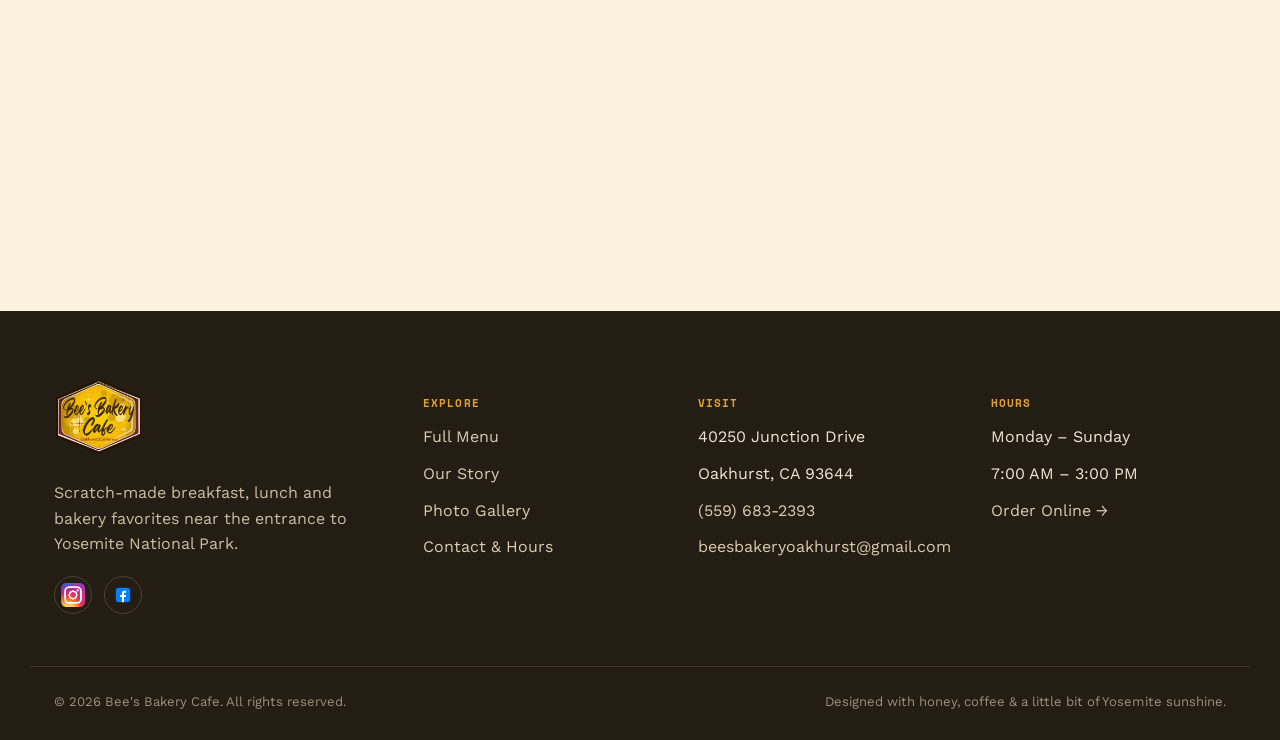
==== commit 09abd18f: "index" ====
--- a/index.html
+++ b/index.html
@@ -3,7 +3,7 @@
 <head>
 <meta charset="UTF-8">
 <meta name="viewport" content="width=device-width, initial-scale=1.0">
-<title>Bee's Bakery Cafe | Scratch-Made Breakfast & Lunch in Oakhurst, CA</title>
+<title>Bee's Bakery Cafe | Scratch-Made Breakfast &amp; Lunch in Oakhurst, CA</title>
 <meta name="description" content="Bee's Bakery Cafe is Oakhurst's favorite all-day breakfast & lunch spot near Yosemite. Belgian waffles, avocado toast, smashed burgers, local coffee & a sunny patio. Open daily.">
 <link rel="canonical" href="https://www.beesbakerycafe.com/">
 <meta property="og:title" content="Bee's Bakery Cafe | Oakhurst, CA">
@@ -11,15 +11,15 @@
 <meta property="og:type" content="restaurant.menu">
 <meta property="og:url" content="https://www.beesbakerycafe.com/">
 <meta property="og:image" content="images/avocado-toast.jpg">
+<meta name="twitter:card" content="summary_large_image">
 <meta name="theme-color" content="#17676A">
 <link rel="icon" type="image/png" href="images/logo bee's.png">
 
-<!-- Fonts -->
 <link rel="preconnect" href="https://fonts.googleapis.com">
 <link rel="preconnect" href="https://fonts.gstatic.com" crossorigin>
 <link href="https://fonts.googleapis.com/css2?family=Fraunces:ital,opsz,wght@0,9..144,400..800;1,9..144,500..700&family=Work+Sans:wght@400;500;600;700&family=Space+Mono:wght@400;700&display=swap" rel="stylesheet">
-
-<!-- Structured Data -->
+<link rel="stylesheet" href="css/style.css">
+
 <script type="application/ld+json">
 {
   "@context": "https://schema.org",
@@ -47,407 +47,6 @@
   "sameAs": ["https://www.instagram.com/beesbakerycafe", "https://facebook.com/profile/php"]
 }
 </script>
-
-<style>
-  /* ============================================================
-     BEE'S BAKERY CAFE — Design tokens & Base Styles
-     ============================================================ */
-  :root {
-    --cream:      #FBF2DE;
-    --cream-2:    #F3E5C0;
-    --paper:      #FFFBF2;
-    --ink:        #241D14;
-    --ink-soft:   #55493A;
-    --teal:       #17676A;
-    --teal-deep:  #0D4547;
-    --teal-tint:  #E4F0EE;
-    --honey:      #E4A233;
-    --honey-deep: #B97C1A;
-    --coral:      #C24A3B;
-    --coral-deep: #9B3A2E;
-    --line:       #DFCB9C;
-
-    --font-display: "Fraunces", "Iowan Old Style", Georgia, serif;
-    --font-body: "Work Sans", -apple-system, BlinkMacSystemFont, "Segoe UI", sans-serif;
-    --font-mono: "Space Mono", "SFMono-Regular", Menlo, monospace;
-
-    --radius-sm: 6px;
-    --radius-md: 14px;
-    --radius-lg: 28px;
-    --shadow-card: 0 18px 40px -22px rgba(36,29,20,.45);
-    --shadow-soft: 0 10px 24px -16px rgba(36,29,20,.35);
-
-    --maxw: 1220px;
-  }
-
-  *, *::before, *::after { box-sizing: border-box; }
-  html { scroll-behavior: smooth; }
-  body {
-    margin: 0;
-    background: var(--cream);
-    color: var(--ink);
-    font-family: var(--font-body);
-    font-size: 16px;
-    line-height: 1.6;
-    -webkit-font-smoothing: antialiased;
-    overflow-x: hidden;
-  }
-  img { max-width: 100%; display: block; }
-  a { color: inherit; text-decoration: none; }
-  ul { margin: 0; padding: 0; list-style: none; }
-  h1, h2, h3, h4 {
-    font-family: var(--font-display);
-    font-weight: 700;
-    line-height: 1.08;
-    margin: 0 0 .5em;
-    color: var(--ink);
-    letter-spacing: -.01em;
-  }
-  p { margin: 0 0 1em; }
-  
-  .container {
-    max-width: var(--maxw);
-    margin: 0 auto;
-    padding: 0 24px;
-  }
-
-  /* ---------- Utilities ---------- */
-  .eyebrow {
-    font-family: var(--font-mono);
-    font-size: .72rem;
-    letter-spacing: .16em;
-    text-transform: uppercase;
-    color: var(--teal-deep);
-    display: inline-flex;
-    align-items: center;
-    gap: .5em;
-    margin-bottom: 1em;
-  }
-  .eyebrow::before {
-    content: "";
-    width: 22px; height: 2px;
-    background: var(--coral);
-    display: inline-block;
-  }
-  .eyebrow.on-dark { color: var(--honey); }
-  
-  .btn {
-    display: inline-flex;
-    align-items: center;
-    justify-content: center;
-    gap: .5em;
-    font-family: var(--font-body);
-    font-weight: 600;
-    font-size: .95rem;
-    padding: .95em 1.6em;
-    border-radius: 100px;
-    border: 1.5px solid transparent;
-    cursor: pointer;
-    transition: transform .18s ease, box-shadow .18s ease, background .18s ease, color .18s ease;
-    white-space: nowrap;
-  }
-  .btn:hover { transform: translateY(-2px); }
-  .btn-primary { background: var(--coral); color: var(--paper); box-shadow: var(--shadow-soft); }
-  .btn-primary:hover { background: var(--coral-deep); }
-  .btn-ghost { background: transparent; border-color: currentColor; color: var(--ink); }
-  .btn-ghost:hover { background: var(--ink); color: var(--paper); }
-  .btn-ghost.on-dark { color: var(--paper); }
-  .btn-ghost.on-dark:hover { background: var(--paper); color: var(--teal-deep); }
-  .btn-honey { background: var(--honey); color: var(--ink); }
-  .btn-honey:hover { background: var(--honey-deep); color: var(--paper); }
-
-  .section-head { max-width: 640px; margin-bottom: 2.6rem; }
-  .section-head.center { margin-left: auto; margin-right: auto; text-align: center; }
-  .section-head p { color: var(--ink-soft); font-size: 1.05rem; }
-
-  /* ---------- Header ---------- */
-  .site-header {
-    position: sticky; top: 0; z-index: 100;
-    background: rgba(251,242,222,.92);
-    backdrop-filter: blur(10px);
-    border-bottom: 1px solid var(--line);
-  }
-  .header-inner {
-    display: flex; align-items: center; justify-content: space-between;
-    padding: 14px 24px;
-    max-width: var(--maxw); margin: 0 auto;
-  }
-  .brand-logo { height: 70px; width: auto; display: block; }
-  
-  .main-nav { display: flex; align-items: center; gap: 2.2em; }
-  .main-nav a {
-    font-size: .95rem; font-weight: 600; color: var(--ink-soft);
-    position: relative; padding: .2em 0; transition: color 0.2s ease;
-  }
-  .main-nav a:hover, .main-nav a.active { color: var(--coral); }
-  .main-nav a.active::after {
-    content: ""; position: absolute; left: 0; right: 0; bottom: -6px; height: 2px; background: var(--coral);
-  }
-  .header-cta { display: flex; align-items: center; gap: 12px; }
-
-  .nav-toggle {
-    display: none; background: none; border: none; cursor: pointer; padding: 6px;
-    flex-direction: column; gap: 5px; z-index: 101;
-  }
-  .nav-toggle span { 
-    width: 24px; height: 2px; background: var(--ink); display: block; 
-    transition: transform 0.3s ease, opacity 0.3s ease;
-  }
-  
-  /* Mobile Menu Styles */
-  @media (max-width: 900px) {
-    .main-nav {
-      position: fixed; inset: 0; top: 98px; background: var(--cream);
-      flex-direction: column; align-items: center; padding: 3rem 1.6rem;
-      gap: 2rem; transform: translateX(100%); transition: transform .4s cubic-bezier(0.4, 0, 0.2, 1);
-      overflow-y: auto; border-top: 1px solid var(--line);
-    }
-    .main-nav.open { transform: translateX(0); }
-    .main-nav a { font-size: 1.5rem; }
-    .nav-toggle { display: flex; }
-    .header-cta .btn-ghost { display: none; }
-    
-    /* Hamburger to X Animation */
-    .nav-toggle[aria-expanded="true"] span:nth-child(1) { transform: translateY(7px) rotate(45deg); }
-    .nav-toggle[aria-expanded="true"] span:nth-child(2) { opacity: 0; }
-    .nav-toggle[aria-expanded="true"] span:nth-child(3) { transform: translateY(-7px) rotate(-45deg); }
-  }
-
-  /* ---------- Hero ---------- */
-  .hero {
-    padding: 120px 24px;
-    overflow: hidden;
-    text-align: center;
-    min-height: 85vh;
-    display: flex;
-    align-items: center;
-    justify-content: center;
-    /* Imagem otimizada de fundo */
-    background: linear-gradient(rgba(36,29,20,0.75), rgba(36,29,20,0.85)), url('images/gallery1.jpg') center/cover no-repeat;
-  }
-  .hero-inner {
-    display: flex; flex-direction: column; align-items: center; max-width: 850px;
-  }
-  .hero h1 {
-    font-size: clamp(2.5rem, 5vw, 4rem);
-    color: var(--paper);
-    text-shadow: 0 2px 10px rgba(0,0,0,0.4);
-    margin-bottom: 1.5rem;
-  }
-  .hero h1 em { color: var(--honey); font-style: italic; }
-  .hero-lede { 
-    font-size: 1.15rem; color: var(--cream-2); max-width: 55ch; 
-    margin: 0 auto; text-shadow: 0 1px 4px rgba(0,0,0,0.5); 
-  }
-  .hero .eyebrow { justify-content: center; color: var(--honey); text-shadow: 0 1px 4px rgba(0,0,0,0.5); }
-  .hero-ctas { display: flex; gap: 14px; flex-wrap: wrap; margin: 2.5rem 0; justify-content: center; }
-  .hero-stats { display: flex; gap: 32px; margin-top: 2rem; flex-wrap: wrap; justify-content: center; }
-  .hero-stat b { display: block; font-family: var(--font-display); font-size: 1.6rem; color: var(--paper); text-shadow: 0 2px 8px rgba(0,0,0,0.5); }
-  .hero-stat span { font-family: var(--font-mono); font-size: .68rem; letter-spacing: .08em; text-transform: uppercase; color: var(--cream-2); text-shadow: 0 1px 4px rgba(0,0,0,0.5); }
-
-  /* ---------- Marquee Strip ---------- */
-  .strip {
-    background: var(--teal-deep);
-    color: var(--cream);
-    overflow: hidden;
-    padding: 14px 0;
-    white-space: nowrap;
-  }
-  .strip-track {
-    display: inline-flex; gap: 2.5em;
-    animation: scroll 32s linear infinite;
-    font-family: var(--font-mono); font-size: .82rem; letter-spacing: .05em; text-transform: uppercase;
-  }
-  .strip-track span { display: inline-flex; align-items: center; gap: 2.5em; }
-  .strip-track b { color: var(--honey); }
-  @keyframes scroll { from { transform: translateX(0); } to { transform: translateX(-50%); } }
-
-  /* ---------- Generic Pad ---------- */
-  .pad { padding: 96px 0; }
-
-  /* ---------- About Split Section ---------- */
-  .split .container {
-    max-width: 900px; margin: 0 auto;
-    display: flex; flex-direction: column; align-items: center; text-align: center; gap: 2.5rem;
-  }
-  .split-media { width: 100%; }
-  .split-media img { 
-    border-radius: var(--radius-lg); box-shadow: var(--shadow-card); 
-    width: 100%; max-height: 450px; object-fit: cover; 
-  }
-  .split-copy h2 { font-size: clamp(2rem, 3.4vw, 2.7rem); }
-  .split-copy p { color: var(--ink-soft); font-size: 1.05rem; }
-  .stat-row { display: flex; gap: 36px; margin: 1.8rem 0; flex-wrap: wrap; justify-content: center; }
-  .stat-row div b { font-family: var(--font-display); font-size: 2rem; color: var(--teal-deep); display: block; }
-  .stat-row div span { font-family: var(--font-mono); font-size: .68rem; text-transform: uppercase; letter-spacing: .07em; color: var(--ink-soft); }
-
-  /* ---------- Menu Highlights ---------- */
-  .section-tinted { 
-    background: var(--paper); border-top: 1px solid var(--line); 
-    border-bottom: 1px solid var(--line); padding: 96px 0; 
-  }
-  .card-grid { display: grid; grid-template-columns: repeat(4, 1fr); gap: 22px; }
-  .dish-card {
-    background: var(--cream); border-radius: var(--radius-md); overflow: hidden;
-    box-shadow: var(--shadow-soft); transition: transform .2s ease, box-shadow .2s ease;
-    display: flex; flex-direction: column;
-  }
-  .dish-card:hover { transform: translateY(-6px); box-shadow: var(--shadow-card); }
-  .dish-card .thumb { aspect-ratio: 4/3; overflow: hidden; }
-  .dish-card .thumb img { width: 100%; height: 100%; object-fit: cover; transition: transform 0.4s ease; }
-  .dish-card:hover .thumb img { transform: scale(1.05); }
-  .dish-card .body { padding: 18px 18px 20px; flex: 1; display: flex; flex-direction: column; }
-  .dish-card .row { display: flex; justify-content: space-between; align-items: baseline; gap: 10px; margin-bottom: 0.5rem; }
-  .dish-card h4 { font-size: 1.08rem; margin: 0; }
-  .dish-card .price { font-family: var(--font-mono); color: var(--coral-deep); font-weight: 700; }
-  .dish-card p { color: var(--ink-soft); font-size: .9rem; margin: 0; flex: 1; }
-  .dish-tag { font-family: var(--font-mono); font-size: .62rem; letter-spacing: .08em; text-transform: uppercase; color: var(--honey-deep); margin-bottom: 0.5rem; display: block; }
-  
-  @media (max-width: 1000px) { .card-grid { grid-template-columns: repeat(2, 1fr); } }
-  @media (max-width: 560px) { .card-grid { grid-template-columns: 1fr; } }
-  .center-cta { text-align: center; margin-top: 3rem; }
-
-  /* ---------- Testimonials ---------- */
-  .testi-grid { display: grid; grid-template-columns: repeat(3, 1fr); gap: 22px; }
-  .testi-card {
-    background: var(--paper); border: 1px solid var(--line); border-radius: var(--radius-md);
-    padding: 28px; box-shadow: var(--shadow-soft); display: flex; flex-direction: column; justify-content: space-between;
-  }
-  .testi-card .stars { color: var(--honey); letter-spacing: 2px; margin-bottom: .8em; display: block; }
-  .testi-card p { font-family: var(--font-display); font-size: 1.12rem; color: var(--ink); font-style: italic; margin-bottom: 1.5rem; }
-  .testi-name { font-family: var(--font-mono); font-size: .72rem; text-transform: uppercase; letter-spacing: .06em; color: var(--ink-soft); }
-  @media (max-width: 900px) { .testi-grid { grid-template-columns: 1fr; } }
-
-  /* ============================================================
-     DYNAMIC 3D PORTFOLIO GALLERY (Vanilla JS + CSS Integration)
-     ============================================================ */
-  .pg-section { padding: 96px 0; background: var(--cream); overflow: hidden; }
-  .pg-container {
-    background: rgba(255, 251, 242, 0.5);
-    backdrop-filter: blur(8px);
-    border-radius: var(--radius-lg);
-    border: 1px solid var(--line);
-    max-width: 1280px;
-    margin: 0 auto;
-    position: relative;
-  }
-  .pg-header {
-    text-align: center; padding: 64px 32px 32px; position: relative; z-index: 10;
-  }
-  .pg-header h2 { font-size: clamp(2.2rem, 5vw, 3.8rem); margin-bottom: 2rem; }
-  .pg-btn {
-    display: inline-flex; align-items: center; gap: 12px;
-    background: var(--ink); color: var(--paper);
-    padding: 14px 28px; border-radius: 100px;
-    font-weight: 600; font-family: var(--font-body);
-    transition: background 0.2s ease; margin-bottom: 20px;
-  }
-  .pg-btn svg { width: 20px; height: 20px; transition: transform 0.2s ease; }
-  .pg-btn:hover { background: var(--ink-soft); }
-  .pg-btn:hover svg { transform: translateX(4px); }
-
-  /* Desktop 3D Interactive Track */
-  .pg-desktop {
-    display: none; position: relative;
-    height: 400px; margin-bottom: -150px; 
-    overflow: visible; /* To allow pop-out effect */
-  }
-  .pg-track {
-    display: flex; align-items: flex-end; justify-content: center;
-    padding-bottom: 32px; padding-top: 160px;
-    position: relative;
-  }
-  .pg-card {
-    position: relative;
-    width: clamp(220px, 20vw, 320px); /* Slightly responsive cards */
-    aspect-ratio: 16/9;
-    border-radius: var(--radius-md);
-    overflow: hidden;
-    margin-left: -150px; /* Overlap effect */
-    cursor: pointer;
-    box-shadow: 0 20px 40px -10px rgba(0,0,0,0.3);
-    /* Transform managed by JavaScript for smooth interaction */
-    transition: transform 0.3s cubic-bezier(0.25, 0.1, 0.25, 1), z-index 0s;
-  }
-  .pg-card:first-child { margin-left: 0; }
-  .pg-card img {
-    width: 100%; height: 100%; object-fit: cover; object-position: left top;
-    transition: transform 0.4s ease;
-  }
-  
-  /* Mobile Infinite Marquee Track */
-  .pg-mobile { display: block; position: relative; padding-bottom: 40px; overflow: hidden; }
-  .pg-marquee-wrapper { display: flex; gap: 1rem; padding: 0.5rem; width: max-content; }
-  .pg-marquee-track {
-    display: flex; gap: 1rem; flex-shrink: 0;
-    animation: marquee 35s linear infinite;
-  }
-  .pg-marquee-wrapper:hover .pg-marquee-track { animation-play-state: paused; }
-  @keyframes marquee {
-    from { transform: translateX(0); }
-    to { transform: translateX(calc(-100% - 1rem)); }
-  }
-  .pg-marquee-item {
-    width: 260px; aspect-ratio: 16/9; border-radius: var(--radius-md);
-    overflow: hidden; flex-shrink: 0; cursor: pointer;
-    box-shadow: 0 10px 20px -5px rgba(0,0,0,0.15);
-    transition: transform 0.3s ease;
-  }
-  .pg-marquee-item:hover { transform: scale(1.03); }
-  .pg-marquee-item img { width: 100%; height: 100%; object-fit: cover; object-position: center; }
-
-  @media (min-width: 768px) {
-    .pg-desktop { display: block; }
-    .pg-mobile { display: none; }
-  }
-
-  /* ---------- Visit / Location ---------- */
-  .visit {
-    background: var(--teal-deep); color: var(--cream);
-    padding: 96px 0; position: relative; overflow: hidden;
-  }
-  .visit::before {
-    content: ""; position: absolute; inset: 0;
-    background-image:
-      radial-gradient(circle at 15% 20%, rgba(228,162,51,.14), transparent 40%),
-      radial-gradient(circle at 85% 80%, rgba(194,74,59,.16), transparent 45%);
-    pointer-events: none;
-  }
-  .visit-inner { display: grid; grid-template-columns: 1fr 1fr; gap: 56px; position: relative; align-items: center; }
-  .visit h2 { color: var(--paper); font-size: clamp(2rem, 3.4vw, 2.6rem); }
-  .visit-list { margin-top: 1.6rem; }
-  .visit-list li { display: flex; gap: 14px; padding: 14px 0; border-top: 1px solid rgba(255,255,255,.14); align-items: flex-start; }
-  .visit-list li:first-child { border-top: none; }
-  .visit-list b { font-family: var(--font-mono); font-size: .68rem; text-transform: uppercase; letter-spacing: .08em; color: var(--honey); width: 96px; flex: none; padding-top: .2em; }
-  .visit-list span { color: #DDEFEC; }
-  .map-frame { border-radius: var(--radius-lg); overflow: hidden; box-shadow: var(--shadow-card); border: 0; height: 100%; min-height: 400px; }
-  .map-frame iframe { width: 100%; height: 100%; border: 0; display: block; }
-  @media (max-width: 900px) { .visit-inner { grid-template-columns: 1fr; } .map-frame { min-height: 300px; } }
-
-  /* ---------- Footer ---------- */
-  .site-footer { background: var(--ink); color: #EFE6D2; padding: 64px 0 28px; }
-  .footer-grid { display: grid; grid-template-columns: 1.4fr 1fr 1fr 1fr; gap: 40px; }
-  .footer-brand p { color: #C9BDA4; max-width: 32ch; font-size: 0.95rem; }
-  .footer-col h5 { font-family: var(--font-mono); font-size: .7rem; text-transform: uppercase; letter-spacing: .1em; color: var(--honey); margin-bottom: 1.1em; }
-  .footer-col li { margin-bottom: .7em; font-size: 0.95rem; }
-  .footer-col a { color: #D9CCB2; transition: color 0.2s ease; }
-  .footer-col a:hover { color: var(--honey); }
-  .social-icon { width: 22px; height: 22px; object-fit: contain; display: block; filter: brightness(0.8); transition: filter 0.2s ease; }
-  .footer-social { display: flex; gap: 12px; margin-top: 1.2em; }
-  .footer-social a {
-    width: 42px; height: 42px; border-radius: 50%; border: 1px solid #4B4131;
-    display: flex; align-items: center; justify-content: center; transition: all 0.2s ease;
-  }
-  .footer-social a:hover { border-color: var(--honey); }
-  .footer-social a:hover .social-icon { filter: brightness(1); }
-  .footer-bottom {
-    margin-top: 52px; padding-top: 24px; border-top: 1px solid #3A3226;
-    display: flex; justify-content: space-between; flex-wrap: wrap; gap: 10px;
-    font-size: .82rem; color: #9C907A;
-  }
-  @media (max-width: 900px) { .footer-grid { grid-template-columns: 1fr 1fr; } }
-  @media (max-width: 560px) { .footer-grid { grid-template-columns: 1fr; } }
-</style>
 </head>
 <body>
 
@@ -466,7 +65,7 @@
     <div class="header-cta">
       <a href="tel:+15596832393" class="btn btn-ghost">Call Us</a>
       <a href="https://order.toasttab.com/online/bees-bakery-cafe" target="_blank" rel="noopener" class="btn btn-primary">Order Online</a>
-      <button class="nav-toggle" id="mobile-menu-btn" aria-label="Toggle menu" aria-expanded="false">
+      <button class="nav-toggle" aria-label="Toggle menu" aria-expanded="false">
         <span></span><span></span><span></span>
       </button>
     </div>
@@ -474,27 +73,27 @@
 </header>
 
 <main>
+
   <!-- HERO -->
-  <section class="hero">
+  <section class="hero" style="background: linear-gradient(rgba(20, 16, 10, 0.75), rgba(20, 16, 10, 0.85)), url('images/patio.jpg') center/cover no-repeat;">
     <div class="container hero-inner">
       <span class="eyebrow on-dark">Est. Oakhurst, California</span>
       <h1>Scratch-made mornings at the <em>gateway to Yosemite.</em></h1>
-      <p class="hero-lede">Belgian waffles fresh off the iron, avocado toast piled high, and coffee roasted just down the road — all served in a sun-warmed dining room the whole family will want to linger in.</p>
-      
+      <p class="hero-lede">Belgian waffles fresh off the iron, avocado toast piled high, and coffee roasted just down the road — all served in a sun-warmed dining room the whole family (and your hiking crew) will want to linger in.</p>
+
       <div class="hero-ctas">
-        <a href="menu.html" class="btn btn-primary">View The Menu</a>
+        <a href="menu.html" class="btn btn-honey">View The Menu</a>
         <a href="contact.html#map" class="btn btn-ghost on-dark">Get Directions</a>
       </div>
-      
+
       <div class="hero-stats">
-        <div class="hero-stat"><b>4.7 ★</b><span>from 572 happy guests</span></div>
+        <div class="hero-stat"><b>4.7 ★</b><span>572 Google reviews</span></div>
         <div class="hero-stat"><b>7 Days</b><span>Breakfast &amp; lunch</span></div>
         <div class="hero-stat"><b>Patio</b><span>Dog-friendly seating</span></div>
       </div>
     </div>
   </section>
 
-  <!-- MARQUEE STRIP -->
   <div class="strip" aria-hidden="true">
     <div class="strip-track">
       <span><b>Locally Roasted Coffee</b> &nbsp;•&nbsp; Belgian Waffles Made Fresh Daily &nbsp;•&nbsp; <b>Women-Owned</b> &nbsp;•&nbsp; Sunny Patio Seating &nbsp;•&nbsp; <b>Online Ordering Available</b> &nbsp;•&nbsp; Minutes from Yosemite</span>
@@ -503,7 +102,7 @@
   </div>
 
   <!-- ABOUT TEASER -->
-  <section class="pad split">
+  <section class="split reveal">
     <div class="container">
       <div class="split-media">
         <img src="images/dining-room.jpg" alt="Retro mid-century dining room at Bee's Bakery Cafe with wood tables, teal walls and string lighting" loading="lazy">
@@ -515,7 +114,7 @@
         <div class="stat-row">
           <div><b>100%</b><span>Made from scratch</span></div>
           <div><b>Local</b><span>Reverent Coffee &amp; Hillerman Honey</span></div>
-          <div><b>LGBTQ+</b><span>&amp; family owned</span></div>
+          <div><b>LGBTQ+</b><span>&amp; family owned, welcoming to all</span></div>
         </div>
         <a href="about.html" class="btn btn-ghost">Read Our Story</a>
       </div>
@@ -523,46 +122,38 @@
   </section>
 
   <!-- MENU HIGHLIGHTS -->
-  <section class="section-tinted">
+  <section class="section-tinted reveal">
     <div class="container">
       <div class="section-head center">
-        <span class="eyebrow">House Favorites</span>
+        <span class="eyebrow" style="justify-content:center">House Favorites</span>
         <h2>What everyone orders twice</h2>
         <p>A taste of the menu — from the waffle iron to the smash-burger flat-top. See everything we make on the full menu page.</p>
       </div>
-      <div class="card-grid">
-        <article class="dish-card">
+      <div class="card-grid reveal-group">
+        <div class="dish-card reveal-item">
           <div class="thumb"><img src="images/avocado-toast.jpg" alt="Avocado toast with feta, roasted red pepper and microgreens" loading="lazy"></div>
           <div class="body">
             <span class="dish-tag">All-Day Breakfast</span>
             <div class="row"><h4>Mediterranean Avocado Toast</h4></div>
             <p>Freshly sliced avocado, feta &amp; roasted tomato over toast with a balsamic glaze. <span class="price">$11</span></p>
           </div>
-        </article>
-        <article class="dish-card">
+        </div>
+        <div class="dish-card reveal-item">
           <div class="thumb"><img src="images/chicken-sandwich.jpg" alt="Crispy fried chicken sandwich with lettuce and cheese, served with tater tots" loading="lazy"></div>
           <div class="body">
             <span class="dish-tag">Lunch</span>
             <div class="row"><h4>Crispy Chicken Sandwich</h4></div>
             <p>Hand-breaded chicken breast, lettuce, tomato, pepperjack &amp; mayo on a bakery bun. <span class="price">$16.50</span></p>
           </div>
-        </article>
-        <article class="dish-card">
+        </div>
+        <div class="dish-card reveal-item">
           <div class="thumb"><img src="images/caprese-sandwich.jpg" alt="The Sicilian sandwich with mortadella, arugula and stracciatella cheese, served with seasoned fries" loading="lazy"></div>
           <div class="body">
             <span class="dish-tag">Lunch</span>
             <div class="row"><h4>The Sicilian</h4></div>
             <p>Mortadella, arugula, toasted pistachios &amp; stracciatella on house-made focaccia. <span class="price">$17</span></p>
           </div>
-        </article>
-        <article class="dish-card">
-          <div class="thumb"><img src="images/gallery1.jpeg" alt="Bright covered patio seating area at Bee's Bakery Cafe with string lights" loading="lazy"></div>
-          <div class="body">
-            <span class="dish-tag">Weekend Special</span>
-            <div class="row"><h4>Fruit & French Toast</h4></div>
-            <p>Four triangles of cinnamon-chip French toast &amp; Four triangles with a side of seasonal fruit. <span class="price">$13.25</span></p>
-          </div>
-        </article>
+        </div>
       </div>
       <div class="center-cta">
         <a href="menu.html" class="btn btn-primary">See The Full Menu</a>
@@ -571,68 +162,62 @@
   </section>
 
   <!-- TESTIMONIALS -->
-  <section class="pad">
+  <section class="pad reveal">
     <div class="container">
       <div class="section-head center">
-        <span class="eyebrow">Guests Say It Best</span>
+        <span class="eyebrow" style="justify-content:center">Guests Say It Best</span>
         <h2>572 reviews, one very consistent story</h2>
       </div>
-      <div class="testi-grid">
-        <div class="testi-card">
-          <div>
-            <span class="stars" aria-label="5 out of 5 stars">★★★★★</span>
-            <p>"The sourdough pancakes stopped us in our tracks — genuinely one of the best breakfasts we've had anywhere. We split a breakfast sandwich too and it didn't disappoint."</p>
-          </div>
+      <div class="testi-grid reveal-group">
+        <div class="testi-card reveal-item">
+          <span class="stars">★★★★★</span>
+          <p>"The sourdough pancakes stopped us in our tracks — genuinely one of the best breakfasts we've had anywhere. We split a breakfast sandwich too and it didn't disappoint."</p>
           <div class="testi-name">— Google Local Guide</div>
         </div>
-        <div class="testi-card">
-          <div>
-            <span class="stars" aria-label="5 out of 5 stars">★★★★★</span>
-            <p>"Great vibe, friendly staff, and the Belgian waffle from the Full Waffle Breakfast might be the best I've ever had — crisp outside, soft inside, cooked perfectly."</p>
-          </div>
+        <div class="testi-card reveal-item">
+          <span class="stars">★★★★★</span>
+          <p>"Great vibe, friendly staff, and the Belgian waffle from the Full Waffle Breakfast might be the best I've ever had — crisp outside, soft inside, cooked perfectly."</p>
           <div class="testi-name">— Karen T., Local Guide</div>
         </div>
-        <div class="testi-card">
-          <div>
-            <span class="stars" aria-label="5 out of 5 stars">★★★★★</span>
-            <p>"Our new weekend breakfast tradition. Great for locals and visitors alike, with a huge menu, a variety of seating, and a covered patio that's perfect on a mild morning."</p>
-          </div>
+        <div class="testi-card reveal-item">
+          <span class="stars">★★★★★</span>
+          <p>"Our new weekend breakfast tradition. Great for locals and visitors alike, with a huge menu, a variety of seating, and a covered patio that's perfect on a mild morning."</p>
           <div class="testi-name">— Amy D., Local Guide</div>
         </div>
       </div>
     </div>
   </section>
 
-  <!-- DYNAMIC PORTFOLIO GALLERY (Vanilla JS Port of React/Framer Motion) -->
-  <section class="pg-section" id="archives">
+  <!-- PORTFOLIO GALLERY (3D stacked cards, pure CSS/hover — no JS needed) -->
+  <section class="pg-section reveal" id="archives">
     <div class="container">
       <div class="pg-container">
-        
+
         <div class="pg-header">
           <h2>Browse our memories</h2>
-          <a href="gallery.html" class="pg-btn" aria-label="View full gallery">
+          <a href="gallery.html" class="pg-btn">
             <span>View full gallery</span>
-            <svg xmlns="http://www.w3.org/2000/svg" viewBox="0 0 24 24" fill="none" stroke="currentColor" stroke-width="2.5" stroke-linecap="round" stroke-linejoin="round">
-              <path d="M5 12h14"></path><path d="m12 5 7 7-7 7"></path>
+            <svg xmlns="http://www.w3.org/2000/svg" viewBox="0 0 24 24" fill="none" stroke="currentColor" stroke-width="2" stroke-linecap="round" stroke-linejoin="round">
+              <path d="M5 12h14"></path>
+              <path d="m12 5 7 7-7 7"></path>
             </svg>
           </a>
         </div>
 
-        <!-- Desktop 3D Interactive Track (Controlled by Vanilla JS) -->
+        <!-- Desktop 3D overlapping track -->
         <div class="pg-desktop">
-          <div class="pg-track" id="gallery-track">
-            <!-- Images are injected here via HTML, behavior via JS -->
-            <div class="pg-card"><img src="images/gallery01.jpg" alt="Vintage sewing machines display" loading="lazy"></div>
-            <div class="pg-card"><img src="images/gallery04.jpg" alt="80th birthday celebration at the cafe" loading="lazy"></div>
-            <div class="pg-card"><img src="images/gallery07.jpg" alt="Vintage photo of siblings playing" loading="lazy"></div>
-            <div class="pg-card"><img src="images/gallery10.jpeg" alt="Young girl ready for adventure" loading="lazy"></div>
-            <div class="pg-card"><img src="images/gallery16.webp" alt="Baking memories at home" loading="lazy"></div>
-            <div class="pg-card"><img src="images/gallery25.jpg" alt="Dinosaur volcano birthday cake" loading="lazy"></div>
-            <div class="pg-card"><img src="images/gallery31.jpg" alt="Toddler girl focused on a baseball base" loading="lazy"></div>
-          </div>
-        </div>
-
-        <!-- Mobile Marquee Track (Pure CSS) -->
+          <div class="pg-track">
+            <div class="pg-card" style="z-index: 7; --dist: 3;"><img src="images/gallery01.jpg" alt="Vintage sewing machines display" loading="lazy"></div>
+            <div class="pg-card" style="z-index: 6; --dist: 2;"><img src="images/gallery04.jpg" alt="80th birthday celebration at the cafe" loading="lazy"></div>
+            <div class="pg-card" style="z-index: 5; --dist: 1;"><img src="images/gallery07.jpg" alt="Vintage photo of siblings playing" loading="lazy"></div>
+            <div class="pg-card" style="z-index: 4; --dist: 0;"><img src="images/gallery10.jpeg" alt="Young girl ready for adventure" loading="lazy"></div>
+            <div class="pg-card" style="z-index: 3; --dist: 1;"><img src="images/gallery16.webp" alt="Baking memories at home" loading="lazy"></div>
+            <div class="pg-card" style="z-index: 2; --dist: 2;"><img src="images/gallery25.jpg" alt="Dinosaur volcano birthday cake" loading="lazy"></div>
+            <div class="pg-card" style="z-index: 1; --dist: 3;"><img src="images/gallery31.jpg" alt="Toddler girl focused on a baseball base" loading="lazy"></div>
+          </div>
+        </div>
+
+        <!-- Mobile marquee -->
         <div class="pg-mobile">
           <div class="pg-marquee-wrapper">
             <div class="pg-marquee-track">
@@ -644,15 +229,14 @@
               <div class="pg-marquee-item"><img src="images/gallery25.jpg" alt="Dinosaur volcano birthday cake" loading="lazy"></div>
               <div class="pg-marquee-item"><img src="images/gallery31.jpg" alt="Toddler girl focused on a baseball base" loading="lazy"></div>
             </div>
-            <!-- Duplicate tracks for seamless infinite scroll -->
             <div class="pg-marquee-track" aria-hidden="true">
-              <div class="pg-marquee-item"><img src="images/gallery01.jpg" alt="Vintage sewing machines display" loading="lazy"></div>
-              <div class="pg-marquee-item"><img src="images/gallery04.jpg" alt="80th birthday celebration at the cafe" loading="lazy"></div>
-              <div class="pg-marquee-item"><img src="images/gallery07.jpg" alt="Vintage photo of siblings playing" loading="lazy"></div>
-              <div class="pg-marquee-item"><img src="images/gallery10.jpeg" alt="Young girl ready for adventure" loading="lazy"></div>
-              <div class="pg-marquee-item"><img src="images/gallery16.webp" alt="Baking memories at home" loading="lazy"></div>
-              <div class="pg-marquee-item"><img src="images/gallery25.jpg" alt="Dinosaur volcano birthday cake" loading="lazy"></div>
-              <div class="pg-marquee-item"><img src="images/gallery31.jpg" alt="Toddler girl focused on a baseball base" loading="lazy"></div>
+              <div class="pg-marquee-item"><img src="images/gallery01.jpg" alt="" loading="lazy"></div>
+              <div class="pg-marquee-item"><img src="images/gallery04.jpg" alt="" loading="lazy"></div>
+              <div class="pg-marquee-item"><img src="images/gallery07.jpg" alt="" loading="lazy"></div>
+              <div class="pg-marquee-item"><img src="images/gallery10.jpeg" alt="" loading="lazy"></div>
+              <div class="pg-marquee-item"><img src="images/gallery16.webp" alt="" loading="lazy"></div>
+              <div class="pg-marquee-item"><img src="images/gallery25.jpg" alt="" loading="lazy"></div>
+              <div class="pg-marquee-item"><img src="images/gallery31.jpg" alt="" loading="lazy"></div>
             </div>
           </div>
         </div>
@@ -662,7 +246,7 @@
   </section>
 
   <!-- VISIT -->
-  <section class="visit" id="visit">
+  <section class="visit reveal" id="visit">
     <div class="container visit-inner">
       <div>
         <span class="eyebrow on-dark">Plan Your Visit</span>
@@ -683,6 +267,7 @@
       </div>
     </div>
   </section>
+
 </main>
 
 <footer class="site-footer">
@@ -692,7 +277,7 @@
         <img src="images/logo bee's.png" alt="Bee's Bakery Cafe Logo" class="brand-logo" style="height: 90px; margin-bottom: 15px;">
       </a>
       <p>Scratch-made breakfast, lunch and bakery favorites near the entrance to Yosemite National Park.</p>
-      
+
       <div class="footer-social">
         <a href="https://www.instagram.com/beesbakerycafe" target="_blank" rel="noopener" aria-label="Instagram">
           <img src="images/Instagram_icon.png" alt="Instagram" class="social-icon">
@@ -702,7 +287,7 @@
         </a>
       </div>
     </div>
-    
+
     <div class="footer-col">
       <h5>Explore</h5>
       <ul>
@@ -736,84 +321,6 @@
   </div>
 </footer>
 
-<script>
-  document.addEventListener('DOMContentLoaded', function () {
-    /* ==========================================
-       1. Mobile Nav Toggle
-       ========================================== */
-    const toggleBtn = document.getElementById('mobile-menu-btn');
-    const nav = document.getElementById('main-nav');
-    
-    if (toggleBtn && nav) {
-      toggleBtn.addEventListener('click', function () {
-        const isOpen = nav.classList.toggle('open');
-        toggleBtn.setAttribute('aria-expanded', isOpen ? 'true' : 'false');
-      });
-      // Fechar menu ao clicar em links (útil para navegação em âncoras)
-      nav.querySelectorAll('a').forEach(link => {
-        link.addEventListener('click', () => {
-          nav.classList.remove('open');
-          toggleBtn.setAttribute('aria-expanded', 'false');
-        });
-      });
-    }
-
-    /* ==========================================
-       2. Footer Dynamic Year
-       ========================================== */
-    document.querySelectorAll('.year').forEach(el => {
-      el.textContent = new Date().getFullYear();
-    });
-
-    /* ==========================================
-       3. 3D Interactive Gallery Logic (Vanilla JS)
-       Recreating the Framer Motion staggered behavior
-       ========================================== */
-    const track = document.getElementById('gallery-track');
-    const cards = track ? Array.from(track.querySelectorAll('.pg-card')) : [];
-
-    if (cards.length > 0) {
-      const totalCards = cards.length;
-      const middleIndex = Math.floor(totalCards / 2);
-      const maxHeight = 120; // Maximum pop-up height for the center card
-      
-      // Function to set the resting state of the cards
-      const setRestingState = () => {
-        cards.forEach((card, index) => {
-          const distanceFromMiddle = Math.abs(index - middleIndex);
-          const staggerOffset = maxHeight - distanceFromMiddle * 20;
-          
-          card.style.transform = `perspective(5000px) rotateY(-45deg) translateY(-${staggerOffset}px)`;
-          card.style.zIndex = totalCards - index;
-        });
-      };
-
-      // Initialize resting state
-      setRestingState();
-
-      // Handle hover interactions
-      cards.forEach((card, hoveredIndex) => {
-        card.addEventListener('mouseenter', () => {
-          cards.forEach((c, index) => {
-            if (index === hoveredIndex) {
-              // The hovered card pops forward and up
-              c.style.transform = `perspective(5000px) rotateY(-45deg) translateY(-140px) scale(1.05)`;
-              c.style.zIndex = 50; 
-            } else {
-              // The other cards fall back to the baseline
-              c.style.transform = `perspective(5000px) rotateY(-45deg) translateY(0px)`;
-              c.style.zIndex = totalCards - index;
-            }
-          });
-        });
-      });
-
-      // Reset to staggered look when mouse leaves the whole track area
-      track.addEventListener('mouseleave', () => {
-        setRestingState();
-      });
-    }
-  });
-</script>
+<script src="js/main.js"></script>
 </body>
-</html>+</html>
--- a/css/style.css
+++ b/css/style.css
@@ -0,0 +1,723 @@
+/* ============================================================
+   BEE'S BAKERY CAFE — Design tokens
+   Palette: honeycomb cream, Sierra teal, honey gold, ember coral
+   Type: Fraunces (display) / Work Sans (body) / Space Mono (utility)
+   ============================================================ */
+
+:root{
+  --cream:      #FBF2DE;
+  --cream-2:    #F3E5C0;
+  --paper:      #FFFBF2;
+  --ink:        #241D14;
+  --ink-soft:   #55493A;
+  --teal:       #17676A;
+  --teal-deep:  #0D4547;
+  --teal-tint:  #E4F0EE;
+  --honey:      #E4A233;
+  --honey-deep: #B97C1A;
+  --coral:      #C24A3B;
+  --coral-deep: #9B3A2E;
+  --line:       #DFCB9C;
+
+  --font-display: "Fraunces", "Iowan Old Style", Georgia, serif;
+  --font-body: "Work Sans", -apple-system, BlinkMacSystemFont, "Segoe UI", sans-serif;
+  --font-mono: "Space Mono", "SFMono-Regular", Menlo, monospace;
+
+  --radius-sm: 6px;
+  --radius-md: 14px;
+  --radius-lg: 28px;
+  --shadow-card: 0 18px 40px -22px rgba(36,29,20,.45);
+  --shadow-soft: 0 10px 24px -16px rgba(36,29,20,.35);
+
+  --maxw: 1220px;
+}
+
+*,*::before,*::after{ box-sizing:border-box; }
+html{ scroll-behavior:smooth; }
+body{
+  margin:0;
+  background:var(--cream);
+  color:var(--ink);
+  font-family:var(--font-body);
+  font-size:16px;
+  line-height:1.6;
+  -webkit-font-smoothing:antialiased;
+}
+img{ max-width:100%; display:block; }
+a{ color:inherit; text-decoration:none; }
+ul{ margin:0; padding:0; list-style:none; }
+h1,h2,h3,h4{
+  font-family:var(--font-display);
+  font-weight:700;
+  line-height:1.08;
+  margin:0 0 .5em;
+  color:var(--ink);
+  letter-spacing:-.01em;
+}
+p{ margin:0 0 1em; }
+.container{
+  max-width:var(--maxw);
+  margin:0 auto;
+  padding:0 24px;
+}
+section{ position:relative; }
+
+:focus-visible{
+  outline:3px solid var(--coral);
+  outline-offset:3px;
+}
+
+@media (prefers-reduced-motion: reduce){
+  *{ animation-duration:.001ms !important; animation-iteration-count:1 !important; transition-duration:.001ms !important; scroll-behavior:auto !important; }
+}
+
+/* ---------- Utility ---------- */
+.eyebrow{
+  font-family:var(--font-mono);
+  font-size:.72rem;
+  letter-spacing:.16em;
+  text-transform:uppercase;
+  color:var(--teal-deep);
+  display:inline-flex;
+  align-items:center;
+  gap:.5em;
+  margin-bottom:1em;
+}
+.eyebrow::before{
+  content:"";
+  width:22px; height:2px;
+  background:var(--coral);
+  display:inline-block;
+}
+.eyebrow.on-dark{ color:var(--honey); }
+.btn{
+  display:inline-flex;
+  align-items:center;
+  justify-content:center;
+  gap:.5em;
+  font-family:var(--font-body);
+  font-weight:600;
+  font-size:.95rem;
+  padding:.95em 1.6em;
+  border-radius:100px;
+  border:1.5px solid transparent;
+  cursor:pointer;
+  transition:transform .18s ease, box-shadow .18s ease, background .18s ease, color .18s ease, border-color .18s ease;
+  white-space:nowrap;
+}
+.btn:hover{ transform:translateY(-2px); }
+.btn-primary{ background:var(--coral); color:var(--paper); box-shadow:var(--shadow-soft); }
+.btn-primary:hover{ background:var(--coral-deep); }
+.btn-ghost{ background:transparent; border-color:currentColor; color:var(--ink); }
+.btn-ghost:hover{ background:var(--ink); color:var(--paper); }
+.btn-ghost.on-dark{ color:var(--paper); }
+.btn-ghost.on-dark:hover{ background:var(--paper); color:var(--teal-deep); }
+.btn-honey{ background:var(--honey); color:var(--ink); }
+.btn-honey:hover{ background:var(--honey-deep); color:var(--paper); }
+.btn-block{ width:100%; }
+
+.pill{
+  display:inline-flex; align-items:center; gap:.5em;
+  font-family:var(--font-mono); font-size:.72rem; letter-spacing:.06em;
+  padding:.45em .9em; border-radius:100px;
+  background:var(--teal-tint); color:var(--teal-deep);
+}
+
+.section-head{ max-width:640px; margin-bottom:2.6rem; }
+.section-head.center{ margin-left:auto; margin-right:auto; text-align:center; }
+.section-head p{ color:var(--ink-soft); font-size:1.05rem; }
+
+/* ---------- Header ---------- */
+.site-header{
+  position:sticky; top:0; z-index:100;
+  background:rgba(251,242,222,.92);
+  backdrop-filter:blur(10px);
+  border-bottom:1px solid var(--line);
+}
+.header-inner{
+  display:flex; align-items:center; justify-content:space-between;
+  padding:14px 24px;
+  max-width:var(--maxw); margin:0 auto;
+}
+.brand{ display:flex; align-items:center; gap:.7em; font-family:var(--font-display); font-weight:700; font-size:1.25rem; color:var(--ink); }
+.brand-logo{ height:70px; width:auto; display:block; }
+.social-icon{ width:24px; height:24px; object-fit:contain; display:block; }
+
+.main-nav{ display:flex; align-items:center; gap:2.2em; }
+.main-nav a{
+  font-size:.95rem; font-weight:600; color:var(--ink-soft);
+  position:relative; padding:.2em 0;
+}
+.main-nav a:hover, .main-nav a.active{ color:var(--coral); }
+.main-nav a.active::after{
+  content:""; position:absolute; left:0; right:0; bottom:-6px; height:2px; background:var(--coral);
+}
+.header-cta{ display:flex; align-items:center; gap:12px; }
+
+.nav-toggle{
+  display:none; background:none; border:none; cursor:pointer; padding:6px;
+  flex-direction:column; gap:5px;
+}
+.nav-toggle span{ width:24px; height:2px; background:var(--ink); display:block; }
+
+@media (max-width: 900px){
+  .header-inner{ padding:11px 20px; }
+  .brand-logo{ height:48px; }
+  .main-nav{
+    position:fixed; inset:70px 0 0 0; background:var(--cream);
+    z-index:150;
+    display:flex; flex-direction:column; align-items:stretch;
+    padding:1.6rem; gap:0;
+    transform:translateX(100%); transition:transform .3s ease;
+    overflow-y:auto;
+  }
+  .main-nav.open{ transform:translateX(0); }
+  .main-nav a{
+    display:block;
+    width:100%;
+    font-size:1.3rem;
+    padding:1rem 0;
+    border-bottom:1px solid var(--line);
+  }
+  .main-nav a:last-child{ border-bottom:none; }
+  .nav-toggle{ display:flex; }
+  .header-cta .btn-ghost{ display:none; }
+  .menu-nav{ top:70px; }
+}
+
+/* ---------- Hero (Centralized) ---------- */
+.hero{
+  padding:120px 24px;
+  overflow:hidden;
+  text-align:center;
+  min-height:85vh;
+  display:flex;
+  align-items:center;
+  justify-content:center;
+}
+.hero-inner{
+  display:flex;
+  flex-direction:column;
+  align-items:center;
+  max-width:850px;
+}
+.hero h1{
+  font-size:clamp(2.5rem, 5vw, 3.9rem);
+  color:var(--paper);
+  text-shadow:0 2px 10px rgba(0,0,0,0.4);
+}
+.hero h1 em{ color:var(--honey); font-style:italic; }
+.hero-lede{ font-size:1.15rem; color:var(--cream-2); max-width:52ch; margin:0 auto; text-shadow:0 1px 4px rgba(0,0,0,0.5); }
+.hero .eyebrow{ justify-content:center; color:var(--honey); text-shadow:0 1px 4px rgba(0,0,0,0.5); }
+.hero-ctas{ display:flex; gap:14px; flex-wrap:wrap; margin:2.2rem 0; justify-content:center; }
+.hero-stats{ display:flex; gap:32px; margin-top:2rem; flex-wrap:wrap; justify-content:center; }
+.hero-stat b{ display:block; font-family:var(--font-display); font-size:1.6rem; color:var(--paper); text-shadow:0 2px 8px rgba(0,0,0,0.5); }
+.hero-stat span{ font-family:var(--font-mono); font-size:.68rem; letter-spacing:.08em; text-transform:uppercase; color:var(--cream-2); text-shadow:0 1px 4px rgba(0,0,0,0.5); }
+
+/* ---------- Marquee strip ---------- */
+.strip{
+  background:var(--teal-deep);
+  color:var(--cream);
+  overflow:hidden;
+  padding:14px 0;
+  white-space:nowrap;
+}
+.strip-track{
+  display:inline-flex; gap:2.5em;
+  animation:scroll 32s linear infinite;
+  font-family:var(--font-mono); font-size:.82rem; letter-spacing:.05em; text-transform:uppercase;
+}
+.strip-track span{ display:inline-flex; align-items:center; gap:2.5em; }
+.strip-track b{ color:var(--honey); }
+@keyframes scroll{ from{ transform:translateX(0);} to{ transform:translateX(-50%);} }
+
+/* ---------- About teaser / split sections ---------- */
+.split{
+  padding:96px 0;
+}
+.split .container{
+  max-width:800px;
+  margin:0 auto;
+  display:flex;
+  flex-direction:column;
+  align-items:center;
+  text-align:center;
+  gap:2.5rem;
+}
+.split-media{ width:100%; }
+.split-media img{ border-radius:var(--radius-lg); box-shadow:var(--shadow-card); width:100%; max-height:450px; object-fit:cover; }
+.split-copy h2{ font-size:clamp(2rem,3.4vw,2.7rem); }
+.split-copy p{ color:var(--ink-soft); font-size:1.05rem; }
+.stat-row{ display:flex; gap:36px; margin:1.8rem 0; flex-wrap:wrap; justify-content:center; }
+.stat-row div b{ font-family:var(--font-display); font-size:2rem; color:var(--teal-deep); display:block; }
+.stat-row div span{ font-family:var(--font-mono); font-size:.68rem; text-transform:uppercase; letter-spacing:.07em; color:var(--ink-soft); }
+
+
+/* ---------- Menu highlight cards ---------- */
+.section-tinted{ background:var(--paper); border-top:1px solid var(--line); border-bottom:1px solid var(--line); padding:96px 0; }
+.card-grid{ display:grid; grid-template-columns:repeat(4,1fr); gap:22px; }
+.dish-card{
+  background:var(--cream);
+  border-radius:var(--radius-md);
+  overflow:hidden;
+  box-shadow:var(--shadow-soft);
+  transition:transform .2s ease, box-shadow .2s ease;
+}
+.dish-card:hover{ transform:translateY(-6px); box-shadow:var(--shadow-card); }
+.dish-card .thumb{ aspect-ratio:4/3; overflow:hidden; }
+.dish-card .thumb img{ width:100%; height:100%; object-fit:cover; }
+.dish-card .body{ padding:18px 18px 20px; }
+.dish-card .row{ display:flex; justify-content:space-between; align-items:baseline; gap:10px; }
+.dish-card h4{ font-size:1.08rem; margin-bottom:.25em; }
+.dish-card .price{ font-family:var(--font-mono); color:var(--coral-deep); font-weight:700; }
+.dish-card p{ color:var(--ink-soft); font-size:.9rem; margin:0; }
+.dish-tag{ font-family:var(--font-mono); font-size:.62rem; letter-spacing:.08em; text-transform:uppercase; color:var(--honey-deep); }
+
+@media (max-width:1000px){ .card-grid{ grid-template-columns:repeat(2,1fr); } }
+@media (max-width:560px){ .card-grid{ grid-template-columns:1fr; } }
+
+.center-cta{ text-align:center; margin-top:3rem; }
+
+/* ---------- Testimonials ---------- */
+.testi-grid{ display:grid; grid-template-columns:repeat(3,1fr); gap:22px; }
+.testi-card{
+  background:var(--paper); border:1px solid var(--line); border-radius:var(--radius-md);
+  padding:28px; box-shadow:var(--shadow-soft);
+}
+.testi-card .stars{ color:var(--honey); letter-spacing:2px; margin-bottom:.8em; display:block; }
+.testi-card p{ font-family:var(--font-display); font-size:1.12rem; color:var(--ink); font-style:italic; }
+.testi-name{ font-family:var(--font-mono); font-size:.72rem; text-transform:uppercase; letter-spacing:.06em; color:var(--ink-soft); }
+
+@media (max-width:900px){ .testi-grid{ grid-template-columns:1fr; } }
+
+/* ---------- Portfolio Gallery (React Component Converted to Pure CSS) ---------- */
+.pg-section { padding: 96px 0; background: var(--cream); }
+.pg-container {
+  background: rgba(255, 251, 242, 0.5); /* matches bg-background/50 and backdrop-blur */
+  backdrop-filter: blur(8px);
+  border-radius: var(--radius-lg);
+  border: 1px solid var(--line);
+  overflow: hidden;
+  max-width: 1280px;
+  margin: 0 auto;
+}
+.pg-header {
+  text-align: center;
+  padding: 64px 32px 32px;
+  position: relative;
+  z-index: 10;
+}
+.pg-header h2 {
+  font-size: clamp(2.2rem, 5vw, 3.8rem);
+  margin-bottom: 2rem;
+}
+.pg-btn {
+  display: inline-flex;
+  align-items: center;
+  gap: 12px;
+  background: var(--ink);
+  color: var(--paper);
+  padding: 12px 24px;
+  border-radius: 100px;
+  font-weight: 600;
+  font-family: var(--font-body);
+  transition: background 0.2s ease;
+  margin-bottom: 80px;
+}
+.pg-btn svg { width: 20px; height: 20px; transition: transform 0.2s ease; }
+.pg-btn:hover { background: var(--ink-soft); }
+.pg-btn:hover svg { transform: translateX(4px); }
+
+/* Desktop 3D */
+.pg-desktop {
+  display: none;
+  position: relative;
+  height: 400px;
+  margin-bottom: -200px; /* pull up content below */
+  overflow: hidden;
+}
+@media (min-width: 768px) {
+  .pg-desktop { display: block; }
+  .pg-mobile { display: none; }
+}
+.pg-track {
+  display: flex;
+  align-items: flex-end;
+  justify-content: center;
+  padding-bottom: 32px;
+  padding-top: 160px;
+}
+.pg-card {
+  position: relative;
+  width: clamp(256px, 25vw, 384px);
+  aspect-ratio: 16/9;
+  border-radius: var(--radius-md);
+  overflow: hidden;
+  margin-left: -200px; /* Overlap cards exactly like -space-x-80 */
+  cursor: pointer;
+  /* Complex shadcn-style box shadow */
+  box-shadow: rgba(0, 0, 0, 0.01) 0.796px 0px 0.796px 0px, 
+              rgba(0, 0, 0, 0.03) 2.414px 0px 2.414px 0px, 
+              rgba(0, 0, 0, 0.08) 6.382px 0px 6.382px 0px, 
+              rgba(0, 0, 0, 0.25) 20px 0px 20px 0px;
+  
+  /* Mathematical stagger logic implemented purely in CSS variables */
+  --distance: var(--dist, 0);
+  --stagger: calc(120px - (var(--distance) * 20px));
+  
+  /* Default Transform mimicking Framer Motion */
+  transform: perspective(5000px) rotateY(-45deg) translateY(calc(var(--stagger) * -1));
+  transition: transform 0.25s cubic-bezier(0.25, 0.1, 0.25, 1);
+}
+.pg-card:first-child { margin-left: 0; }
+.pg-card img {
+  width: 100%;
+  height: 100%;
+  object-fit: cover;
+  object-position: left top;
+  transition: transform 0.3s ease;
+}
+
+/* 3D Hover State Mechanics */
+/* 1. When the track is hovered, flatten all cards */
+.pg-track:hover .pg-card {
+  transform: perspective(5000px) rotateY(-45deg) translateY(0px);
+}
+/* 2. When a specific card is hovered, pop it up and scale it */
+.pg-track .pg-card:hover {
+  transform: perspective(5000px) rotateY(-45deg) translateY(-120px) scale(1.05);
+  z-index: 50 !important;
+}
+.pg-card:hover img {
+  transform: scale(1.05);
+}
+
+/* Mobile Marquee */
+.pg-mobile {
+  display: block;
+  position: relative;
+  padding-bottom: 32px;
+}
+.pg-marquee-wrapper {
+  display: flex;
+  overflow: hidden;
+  gap: 1rem;
+  padding: 0.5rem;
+}
+.pg-marquee-track {
+  display: flex;
+  gap: 1rem;
+  flex-shrink: 0;
+  animation: marquee 40s linear infinite;
+}
+.pg-marquee-wrapper:hover .pg-marquee-track {
+  animation-play-state: paused;
+}
+@keyframes marquee {
+  from { transform: translateX(0); }
+  to { transform: translateX(calc(-100% - 1rem)); }
+}
+.pg-marquee-item {
+  width: 256px;
+  aspect-ratio: 16/9;
+  border-radius: var(--radius-md);
+  overflow: hidden;
+  flex-shrink: 0;
+  cursor: pointer;
+  box-shadow: rgba(0, 0, 0, 0.01) 0.796px 0px 0.796px 0px, 
+              rgba(0, 0, 0, 0.03) 2.414px 0px 2.414px 0px, 
+              rgba(0, 0, 0, 0.08) 6.382px 0px 6.382px 0px, 
+              rgba(0, 0, 0, 0.25) 20px 0px 20px 0px;
+  transition: transform 0.3s ease;
+}
+.pg-marquee-item:hover { transform: scale(1.05); }
+.pg-marquee-item img {
+  width: 100%;
+  height: 100%;
+  object-fit: cover;
+  object-position: left top;
+}
+
+/* ---------- Visit / location ---------- */
+.visit{
+  background:var(--teal-deep);
+  color:var(--cream);
+  padding:96px 0;
+  position:relative;
+  overflow:hidden;
+}
+.visit::before{
+  content:""; position:absolute; inset:0;
+  background-image:
+    radial-gradient(circle at 15% 20%, rgba(228,162,51,.14), transparent 40%),
+    radial-gradient(circle at 85% 80%, rgba(194,74,59,.16), transparent 45%);
+  pointer-events:none;
+}
+.visit-inner{ display:grid; grid-template-columns:1fr 1fr; gap:56px; position:relative; }
+.visit h2{ color:var(--paper); font-size:clamp(2rem,3.4vw,2.6rem); }
+.visit-list{ margin-top:1.6rem; }
+.visit-list li{ display:flex; gap:14px; padding:14px 0; border-top:1px solid rgba(255,255,255,.14); align-items:flex-start; }
+.visit-list li:first-child{ border-top:none; }
+.visit-list b{ font-family:var(--font-mono); font-size:.68rem; text-transform:uppercase; letter-spacing:.08em; color:var(--honey); width:96px; flex:none; padding-top:.2em; }
+.visit-list span{ color:#DDEFEC; }
+.map-frame{ border-radius:var(--radius-lg); overflow:hidden; box-shadow:var(--shadow-card); border:0; }
+.map-frame iframe{ width:100%; height:100%; min-height:340px; border:0; display:block; }
+
+@media (max-width:900px){ .visit-inner{ grid-template-columns:1fr; } }
+
+/* ---------- Footer ---------- */
+.site-footer{ background:var(--ink); color:#EFE6D2; padding:64px 0 28px; }
+.footer-grid{ display:grid; grid-template-columns:1.4fr 1fr 1fr 1fr; gap:40px; }
+.footer-brand p{ color:#C9BDA4; max-width:32ch; }
+.footer-col h5{ font-family:var(--font-mono); font-size:.7rem; text-transform:uppercase; letter-spacing:.1em; color:var(--honey); margin-bottom:1.1em; }
+.footer-col li{ margin-bottom:.7em; }
+.footer-col a{ color:#D9CCB2; }
+.footer-col a:hover{ color:var(--honey); }
+.footer-social{ display:flex; gap:12px; margin-top:1.2em; }
+.footer-social a{
+  width:38px; height:38px; border-radius:50%; border:1px solid #4B4131;
+  display:flex; align-items:center; justify-content:center; font-size:.85rem;
+}
+.footer-social a:hover{ border-color:var(--honey); color:var(--honey); }
+.footer-bottom{
+  margin-top:52px; padding-top:24px; border-top:1px solid #3A3226;
+  display:flex; justify-content:space-between; flex-wrap:wrap; gap:10px;
+  font-size:.82rem; color:#9C907A;
+}
+@media (max-width:900px){ .footer-grid{ grid-template-columns:1fr 1fr; } }
+@media (max-width:560px){ .footer-grid{ grid-template-columns:1fr; } }
+
+/* ---------- Page header (inner pages) ---------- */
+.page-header{
+  padding:150px 0 64px;
+  background:
+    linear-gradient(180deg, rgba(23,103,106,.06), transparent);
+  border-bottom:1px solid var(--line);
+  text-align:center;
+}
+.page-header h1{ font-size:clamp(2.4rem,5vw,3.4rem); }
+.page-header p{ max-width:52ch; margin:0 auto; color:var(--ink-soft); font-size:1.08rem; }
+.breadcrumb{ font-family:var(--font-mono); font-size:.72rem; letter-spacing:.08em; text-transform:uppercase; color:var(--teal-deep); margin-bottom:1em; display:block; }
+
+/* ---------- Menu page ---------- */
+.menu-nav{
+  position:sticky; top:98px; z-index:60;
+  background:rgba(251,242,222,.95); backdrop-filter:blur(8px);
+  border-bottom:1px solid var(--line);
+  overflow-x:auto;
+}
+.menu-nav-inner{ display:flex; gap:8px; padding:14px 24px; max-width:var(--maxw); margin:0 auto; }
+.menu-nav a{
+  font-family:var(--font-mono); font-size:.75rem; letter-spacing:.04em; text-transform:uppercase;
+  padding:.6em 1em; border-radius:100px; white-space:nowrap; color:var(--ink-soft);
+  border:1px solid var(--line);
+}
+.menu-nav a:hover, .menu-nav a.active{ background:var(--coral); border-color:var(--coral); color:var(--paper); }
+
+.menu-section{ padding:70px 0 20px; scroll-margin-top:158px; }
+.menu-section-head{ display:flex; align-items:baseline; justify-content:space-between; gap:20px; margin-bottom:2.2rem; flex-wrap:wrap; border-bottom:2px solid var(--ink); padding-bottom:14px; }
+.menu-section-head h2{ font-size:clamp(1.7rem,3vw,2.3rem); margin:0; }
+.menu-section-note{ color:var(--ink-soft); font-size:.92rem; max-width:40ch; }
+.menu-list{ display:grid; grid-template-columns:1fr 1fr; gap:6px 48px; }
+.menu-item{ padding:16px 0; border-bottom:1px dashed var(--line); }
+.menu-item .row{ display:flex; align-items:baseline; gap:10px; }
+.menu-item h4{ font-family:var(--font-body); font-weight:700; font-size:1.02rem; margin:0; }
+.menu-item .leader{ flex:1; border-bottom:1px dotted #C7B37E; transform:translateY(-4px); min-width:16px; }
+.menu-item .price{ font-family:var(--font-mono); font-weight:700; color:var(--coral-deep); }
+.menu-item p{ color:var(--ink-soft); font-size:.88rem; margin:.35em 0 0; }
+.menu-item .flag{ font-family:var(--font-mono); font-size:.62rem; color:var(--teal-deep); background:var(--teal-tint); padding:.15em .5em; border-radius:4px; margin-left:.5em; text-transform:uppercase; }
+
+@media (max-width:800px){ .menu-list{ grid-template-columns:1fr; } }
+
+.menu-callout{
+  background:var(--honey); color:var(--ink);
+  border-radius:var(--radius-md); padding:20px 26px; margin:14px 0 40px;
+  font-family:var(--font-mono); font-size:.85rem; display:flex; gap:12px; align-items:center;
+}
+
+.menu-cta-band{
+  background:var(--coral); color:var(--paper); text-align:center; padding:72px 0; margin-top:40px;
+}
+.menu-cta-band h2{ color:var(--paper); }
+.menu-cta-band p{ color:#F6DFDA; max-width:50ch; margin:0 auto 1.6rem; }
+
+/* ---------- About page ---------- */
+.values-grid{ display:grid; grid-template-columns:repeat(3,1fr); gap:24px; }
+.value-card{ background:var(--paper); border:1px solid var(--line); border-radius:var(--radius-md); padding:30px; }
+.value-card .num{ font-family:var(--font-mono); color:var(--coral); font-size:.8rem; letter-spacing:.1em; }
+.value-card h3{ font-size:1.25rem; margin:.5em 0 .4em; }
+.value-card p{ color:var(--ink-soft); font-size:.94rem; margin:0; }
+@media (max-width:900px){ .values-grid{ grid-template-columns:1fr; } }
+
+.heritage{
+  padding:96px 0;
+}
+.heritage .container{
+  max-width:800px;
+  margin:0 auto;
+  display:flex;
+  flex-direction:column;
+  align-items:center;
+  text-align:center;
+  gap:2.5rem;
+}
+.heritage-media{ position:relative; width:100%; }
+.heritage-media img{ border-radius:var(--radius-md); box-shadow:var(--shadow-card); filter:sepia(.15); width:100%; max-height:450px; object-fit:cover; }
+.heritage-media::after{
+  content:"Est. atmosphere"; position:absolute; top:-16px; right:-16px;
+  background:var(--paper); border:1px solid var(--line); border-radius:50%;
+  width:88px; height:88px; display:flex; align-items:center; justify-content:center;
+  text-align:center; font-family:var(--font-mono); font-size:.62rem; text-transform:uppercase;
+  letter-spacing:.05em; padding:10px; box-shadow:var(--shadow-soft); transform:rotate(6deg);
+}
+
+/* ---------- Contact page ---------- */
+.contact-grid{ display:grid; grid-template-columns:.9fr 1.1fr; gap:56px; padding:80px 0; }
+.contact-card{ background:var(--paper); border:1px solid var(--line); border-radius:var(--radius-lg); padding:36px; box-shadow:var(--shadow-soft); }
+.contact-info-list li{ display:flex; gap:16px; padding:16px 0; border-top:1px solid var(--line); }
+.contact-info-list li:first-child{ border-top:none; padding-top:0; }
+.contact-info-list b{ display:block; font-size:1rem; }
+.contact-info-list span{ color:var(--ink-soft); font-size:.92rem; }
+.contact-info-list .ic{
+  width:42px; height:42px; border-radius:50%; background:var(--teal-tint); color:var(--teal-deep);
+  display:flex; align-items:center; justify-content:center; flex:none; font-size:1.1rem;
+}
+.field{ margin-bottom:1.2rem; }
+.field label{ display:block; font-family:var(--font-mono); font-size:.72rem; text-transform:uppercase; letter-spacing:.06em; margin-bottom:.5em; color:var(--ink-soft); }
+.field input, .field textarea, .field select{
+  width:100%; padding:.85em 1em; border:1.5px solid var(--line); border-radius:var(--radius-sm);
+  font-family:var(--font-body); font-size:.98rem; background:var(--cream); color:var(--ink);
+}
+.field input:focus, .field textarea:focus{ border-color:var(--coral); outline:none; }
+.field-row{ display:grid; grid-template-columns:1fr 1fr; gap:16px; }
+.form-note{ font-size:.82rem; color:var(--ink-soft); margin-top:1em; }
+@media (max-width:900px){ .contact-grid{ grid-template-columns:1fr; padding:56px 0; } .field-row{ grid-template-columns:1fr; } }
+
+.hours-table{ width:100%; border-collapse:collapse; margin-top:.5em; }
+.hours-table td{ padding:.5em 0; border-top:1px solid var(--line); font-size:.94rem; }
+.hours-table td:last-child{ text-align:right; font-family:var(--font-mono); }
+.hours-table tr:first-child td{ border-top:none; }
+.today{ color:var(--coral-deep); font-weight:700; }
+
+/* generic section spacing */
+.pad{ padding:88px 0; }
+.pad-sm{ padding:56px 0; }
+
+/* ============================================================
+   Reveal-on-scroll (fade + rise as sections enter the viewport)
+   Applied via main.js using IntersectionObserver.
+   ============================================================ */
+.reveal{
+  opacity:0;
+  transform:translateY(28px);
+  transition:opacity .7s cubic-bezier(.21,.6,.35,1), transform .7s cubic-bezier(.21,.6,.35,1);
+}
+.reveal.is-visible{ opacity:1; transform:translateY(0); }
+
+.reveal-group .reveal-item{
+  opacity:0; transform:translateY(22px);
+  transition:opacity .6s ease, transform .6s ease;
+}
+.reveal-group.is-visible .reveal-item{ opacity:1; transform:translateY(0); }
+.reveal-group.is-visible .reveal-item:nth-child(1){ transition-delay:.02s; }
+.reveal-group.is-visible .reveal-item:nth-child(2){ transition-delay:.09s; }
+.reveal-group.is-visible .reveal-item:nth-child(3){ transition-delay:.16s; }
+.reveal-group.is-visible .reveal-item:nth-child(4){ transition-delay:.23s; }
+.reveal-group.is-visible .reveal-item:nth-child(5){ transition-delay:.30s; }
+.reveal-group.is-visible .reveal-item:nth-child(6){ transition-delay:.37s; }
+.reveal-group.is-visible .reveal-item:nth-child(n+7){ transition-delay:.42s; }
+
+@media (prefers-reduced-motion: reduce){
+  .reveal, .reveal-item{ opacity:1 !important; transform:none !important; transition:none !important; }
+}
+
+/* ============================================================
+   Gallery page — masonry grid, hover overlay, lightbox w/ nav
+   ============================================================ */
+.gallery-intro{ max-width:640px; margin:0 auto 3rem; text-align:center; }
+.gallery-intro p{ color:var(--ink-soft); font-size:1.05rem; }
+
+.full-gallery{
+  column-count:3; column-gap:20px;
+}
+.full-gallery figure{
+  break-inside:avoid;
+  margin:0 0 20px;
+  position:relative;
+  border-radius:var(--radius-md);
+  overflow:hidden;
+  cursor:zoom-in;
+  box-shadow:var(--shadow-soft);
+  background:var(--paper);
+  transition:box-shadow .3s ease;
+}
+.full-gallery figure:hover{ box-shadow:var(--shadow-card); }
+.full-gallery img{
+  width:100%; display:block;
+  transition:transform .5s cubic-bezier(.21,.6,.35,1);
+}
+.full-gallery figure:hover img{ transform:scale(1.06); }
+.full-gallery figcaption{
+  position:absolute; left:0; right:0; bottom:0;
+  padding:36px 16px 14px;
+  background:linear-gradient(to top, rgba(20,16,10,.82), rgba(20,16,10,0));
+  color:var(--cream);
+  font-size:.84rem; font-weight:500;
+  transform:translateY(8px);
+  opacity:0;
+  transition:opacity .3s ease, transform .3s ease;
+}
+.full-gallery figure:hover figcaption,
+.full-gallery figure:focus-within figcaption{ opacity:1; transform:translateY(0); }
+.full-gallery figure::after{
+  content:"⤢"; position:absolute; top:10px; right:10px;
+  width:30px; height:30px; border-radius:50%;
+  background:rgba(20,16,10,.45); color:var(--cream);
+  display:flex; align-items:center; justify-content:center;
+  font-size:.9rem; opacity:0; transition:opacity .3s ease;
+}
+.full-gallery figure:hover::after{ opacity:1; }
+
+@media (max-width:900px){ .full-gallery{ column-count:2; } }
+@media (max-width:560px){ .full-gallery{ column-count:1; } }
+
+.lightbox{
+  position:fixed; inset:0; background:rgba(16,12,8,.94);
+  display:flex; align-items:center; justify-content:center;
+  z-index:200; padding:24px;
+  opacity:0; pointer-events:none;
+  transition:opacity .25s ease;
+}
+.lightbox.open{ opacity:1; pointer-events:auto; }
+.lightbox-figure{ position:relative; max-width:min(1000px,92vw); }
+.lightbox img{
+  max-width:min(1000px,92vw); max-height:82vh; display:block;
+  border-radius:10px; box-shadow:0 30px 60px rgba(0,0,0,.5);
+  margin:0 auto;
+}
+.lightbox-caption{
+  text-align:center; color:var(--cream-2); font-size:.9rem; margin-top:14px;
+  font-family:var(--font-mono);
+}
+.lightbox-close{
+  position:absolute; top:18px; right:22px;
+  background:rgba(255,255,255,.08); border:1px solid rgba(255,255,255,.25);
+  width:42px; height:42px; border-radius:50%;
+  color:var(--cream); font-size:1.6rem; cursor:pointer; line-height:1;
+  display:flex; align-items:center; justify-content:center;
+}
+.lightbox-close:hover{ background:rgba(255,255,255,.18); }
+.lightbox-nav{
+  position:absolute; top:50%; transform:translateY(-50%);
+  background:rgba(255,255,255,.08); border:1px solid rgba(255,255,255,.25);
+  width:48px; height:48px; border-radius:50%;
+  color:var(--cream); font-size:1.4rem; cursor:pointer;
+  display:flex; align-items:center; justify-content:center;
+}
+.lightbox-nav:hover{ background:rgba(255,255,255,.18); }
+.lightbox-prev{ left:-64px; }
+.lightbox-next{ right:-64px; }
+@media (max-width:900px){
+  .lightbox-prev{ left:6px; }
+  .lightbox-next{ right:6px; }
+}
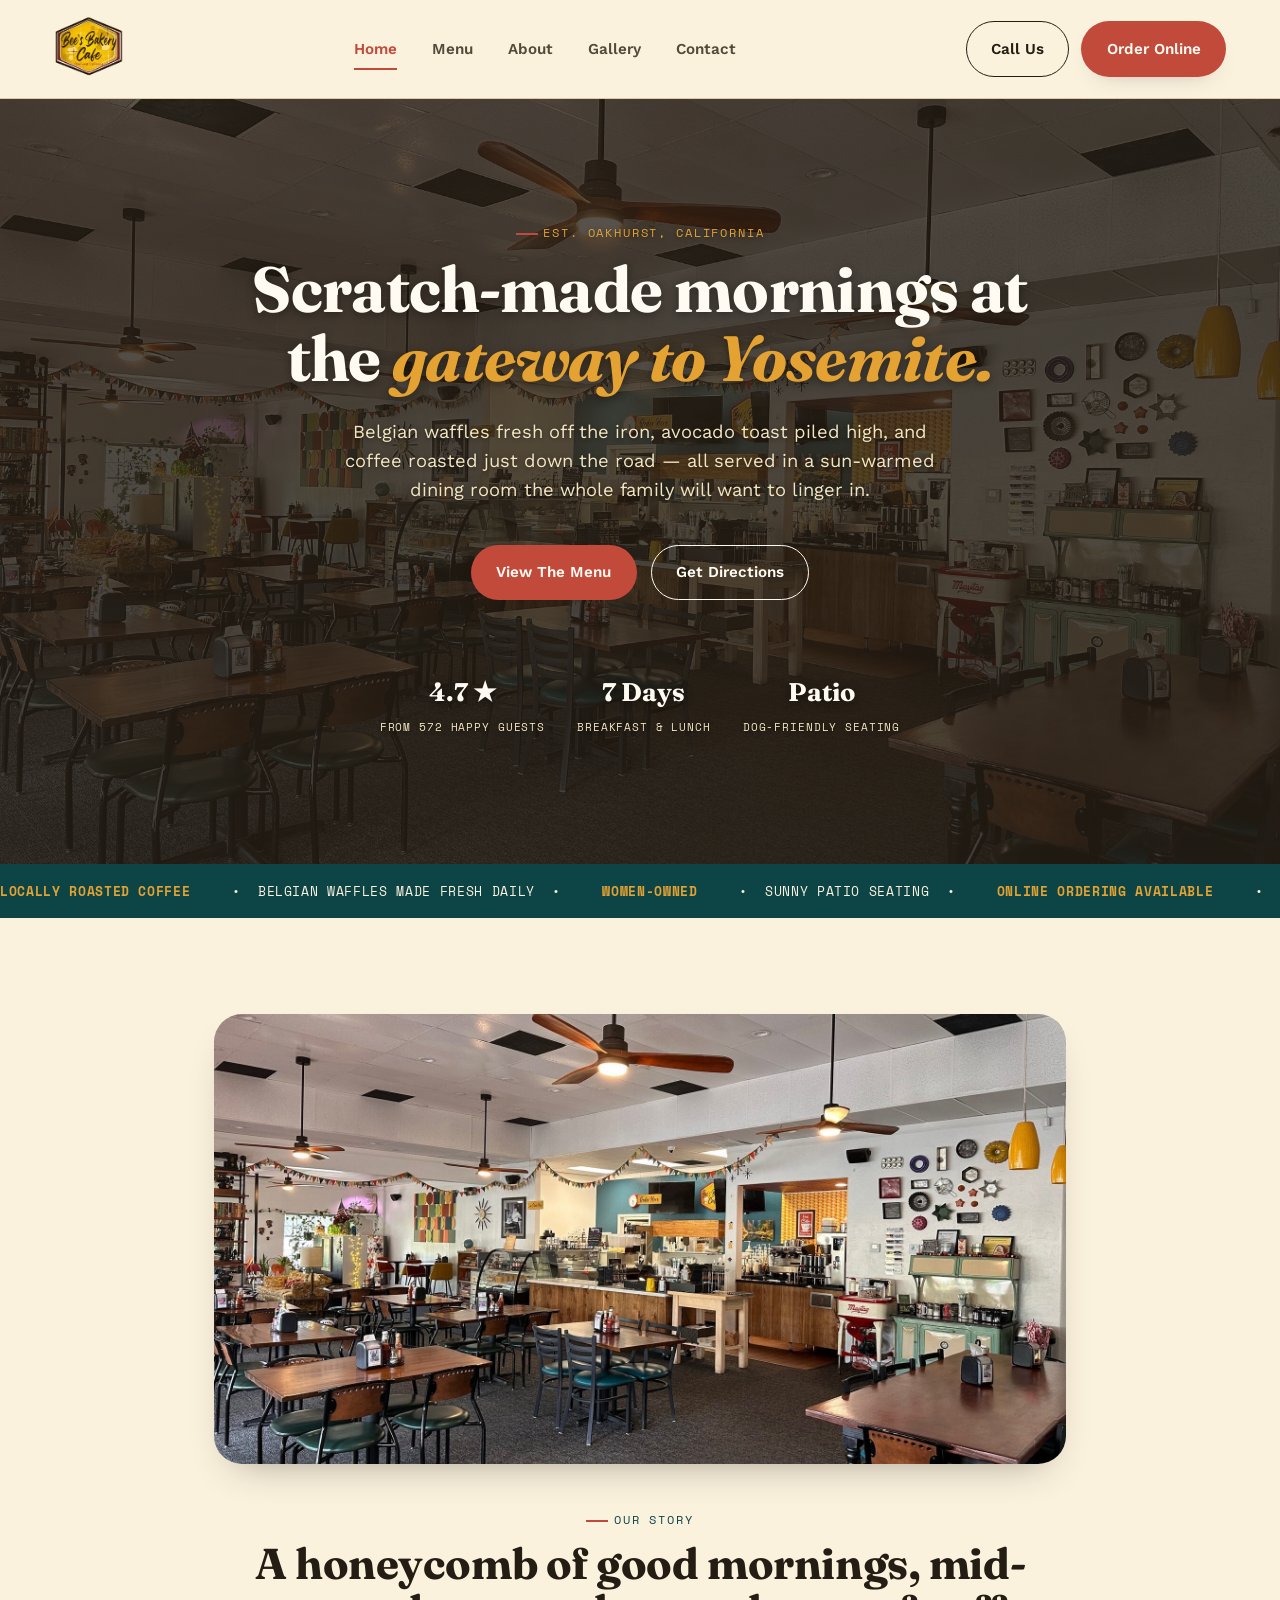
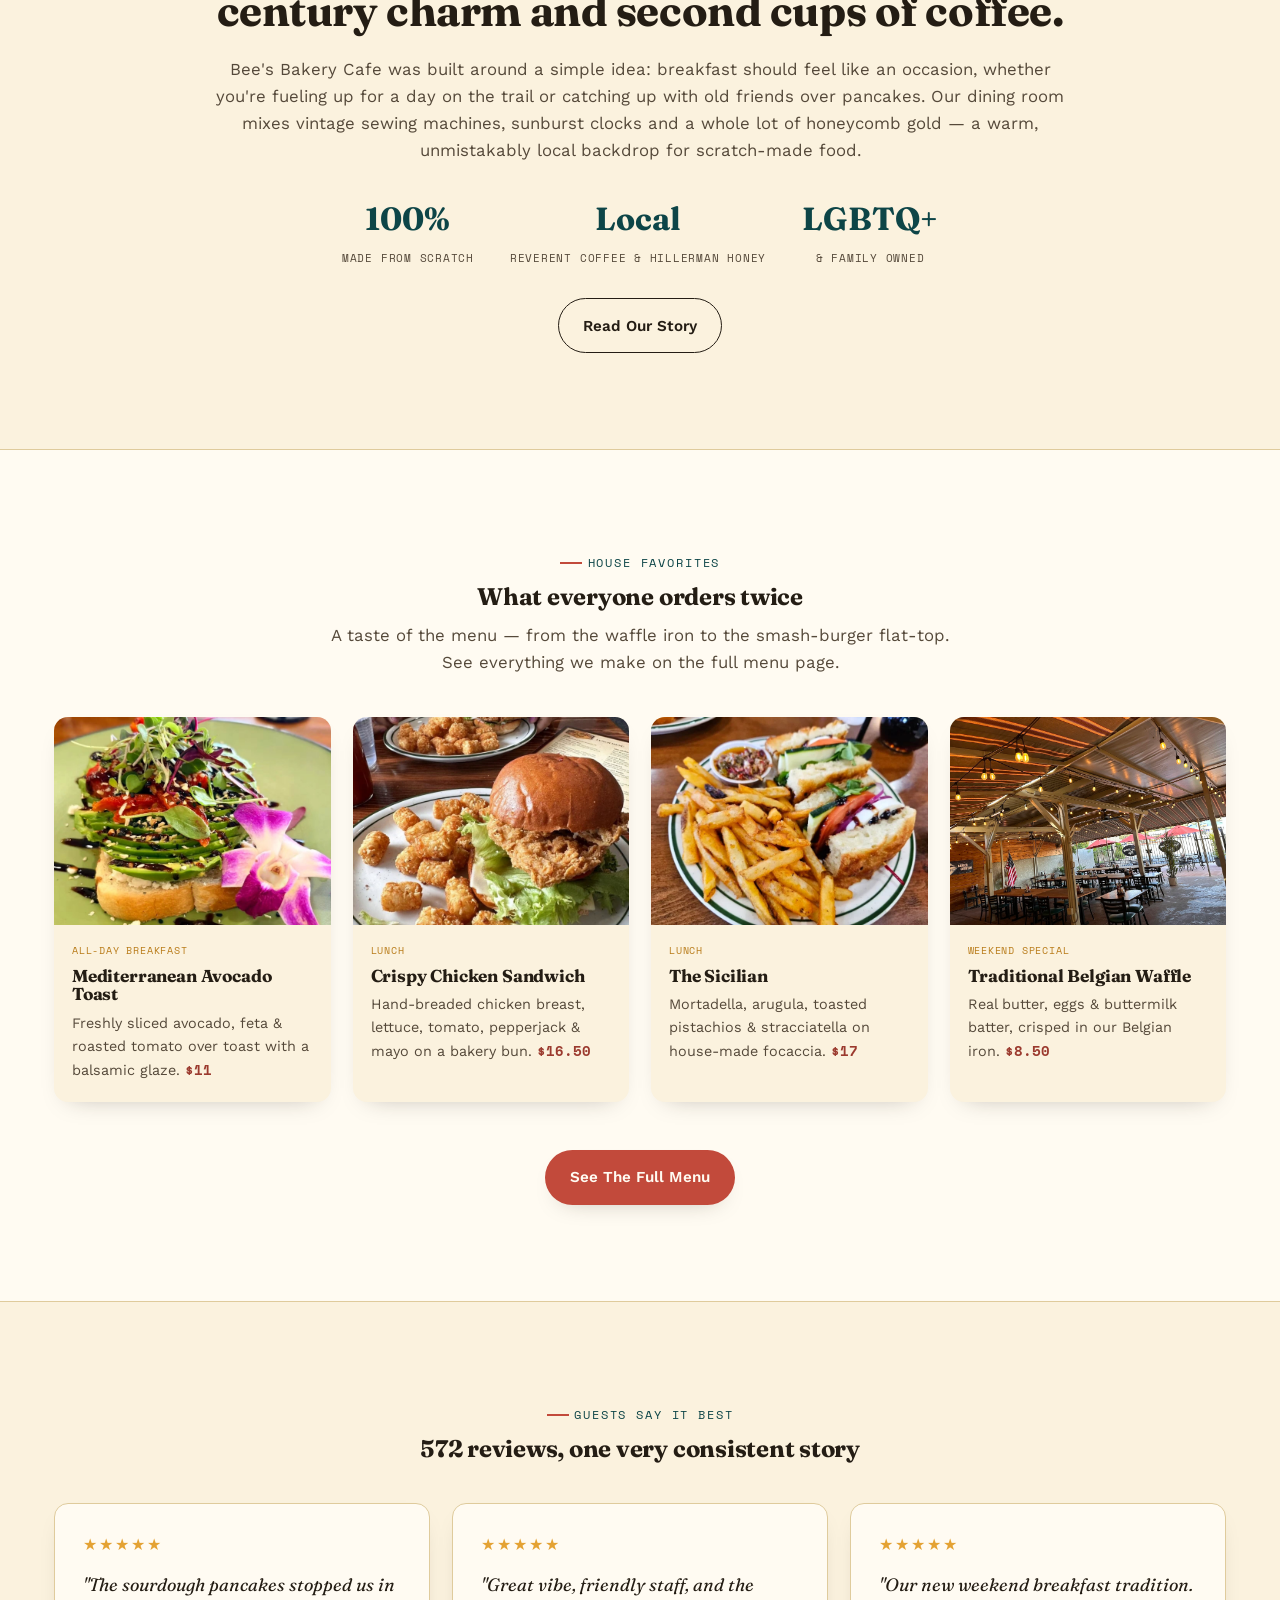
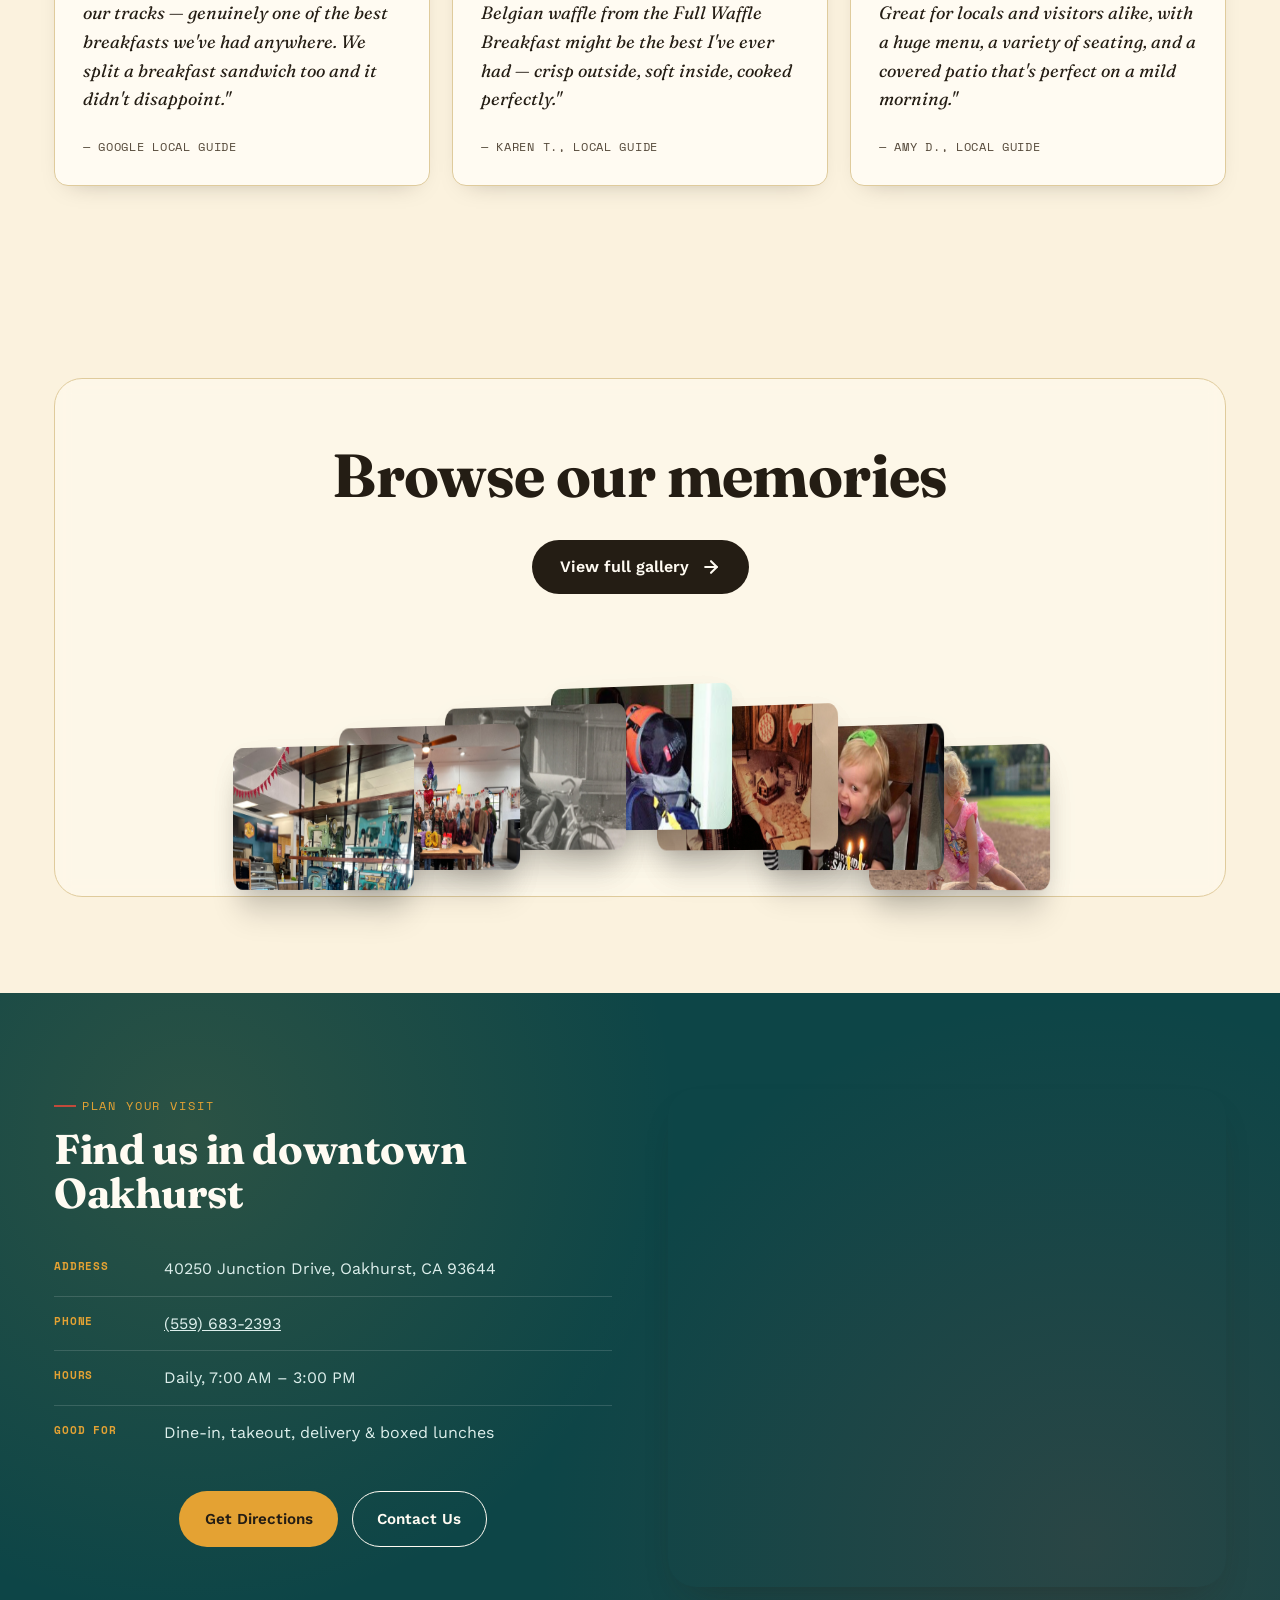
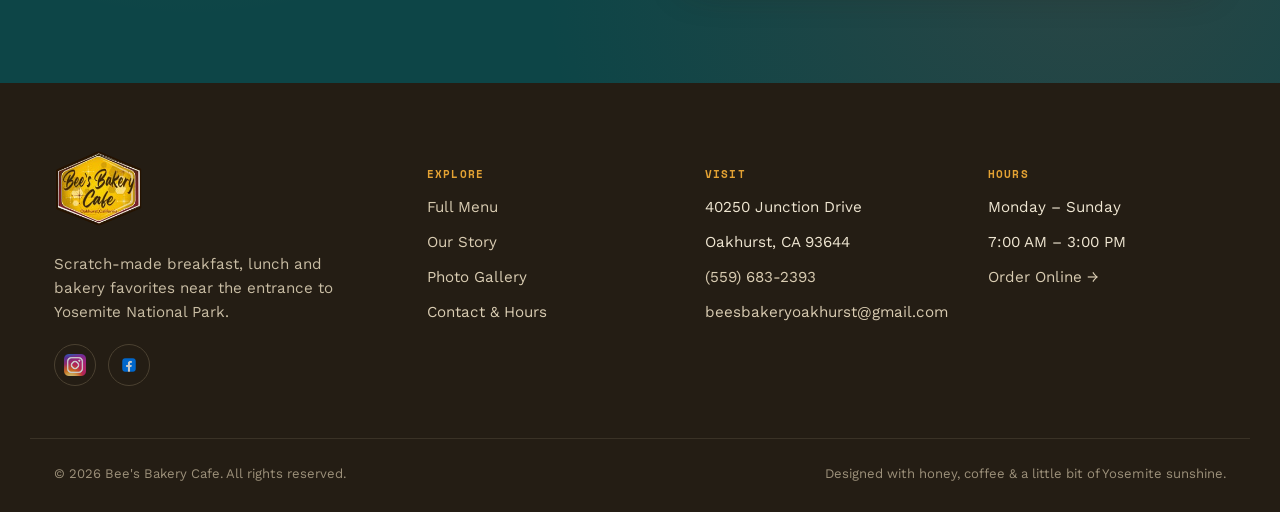
==== commit 5a3b6246: "v2" ====
--- a/index.html
+++ b/index.html
@@ -3,23 +3,22 @@
 <head>
 <meta charset="UTF-8">
 <meta name="viewport" content="width=device-width, initial-scale=1.0">
-<title>Bee's Bakery Cafe | Scratch-Made Breakfast &amp; Lunch in Oakhurst, CA</title>
+<title>Bee's Bakery Cafe | Scratch-Made Breakfast & Lunch in Oakhurst, CA</title>
 <meta name="description" content="Bee's Bakery Cafe is Oakhurst's favorite all-day breakfast & lunch spot near Yosemite. Belgian waffles, avocado toast, smashed burgers, local coffee & a sunny patio. Open daily.">
 <link rel="canonical" href="https://www.beesbakerycafe.com/">
 <meta property="og:title" content="Bee's Bakery Cafe | Oakhurst, CA">
 <meta property="og:description" content="Scratch-made breakfast, lunch & bakery favorites at the gateway to Yosemite. View the menu, get directions, and order online.">
 <meta property="og:type" content="restaurant.menu">
-<meta property="og:url" content="https://www.beesbakerycafe.com/">
 <meta property="og:image" content="images/avocado-toast.jpg">
-<meta name="twitter:card" content="summary_large_image">
 <meta name="theme-color" content="#17676A">
+<meta name="google" content="notranslate">
 <link rel="icon" type="image/png" href="images/logo bee's.png">
 
 <link rel="preconnect" href="https://fonts.googleapis.com">
 <link rel="preconnect" href="https://fonts.gstatic.com" crossorigin>
 <link href="https://fonts.googleapis.com/css2?family=Fraunces:ital,opsz,wght@0,9..144,400..800;1,9..144,500..700&family=Work+Sans:wght@400;500;600;700&family=Space+Mono:wght@400;700&display=swap" rel="stylesheet">
-<link rel="stylesheet" href="css/style.css">
-
+
+<!-- Structured Data -->
 <script type="application/ld+json">
 {
   "@context": "https://schema.org",
@@ -47,6 +46,411 @@
   "sameAs": ["https://www.instagram.com/beesbakerycafe", "https://facebook.com/profile/php"]
 }
 </script>
+
+<style>
+  /* ============================================================
+     BEE'S BAKERY CAFE — Design tokens & Base Styles
+     ============================================================ */
+  :root {
+    --cream:      #FBF2DE;
+    --cream-2:    #F3E5C0;
+    --paper:      #FFFBF2;
+    --ink:        #241D14;
+    --ink-soft:   #55493A;
+    --teal:       #17676A;
+    --teal-deep:  #0D4547;
+    --teal-tint:  #E4F0EE;
+    --honey:      #E4A233;
+    --honey-deep: #B97C1A;
+    --coral:      #C24A3B;
+    --coral-deep: #9B3A2E;
+    --line:       #DFCB9C;
+
+    --font-display: "Fraunces", "Iowan Old Style", Georgia, serif;
+    --font-body: "Work Sans", -apple-system, BlinkMacSystemFont, "Segoe UI", sans-serif;
+    --font-mono: "Space Mono", "SFMono-Regular", Menlo, monospace;
+
+    --radius-sm: 6px;
+    --radius-md: 14px;
+    --radius-lg: 28px;
+    --shadow-card: 0 18px 40px -22px rgba(36,29,20,.45);
+    --shadow-soft: 0 10px 24px -16px rgba(36,29,20,.35);
+
+    --maxw: 1220px;
+  }
+
+  *, *::before, *::after { box-sizing: border-box; }
+  html { scroll-behavior: smooth; }
+  body {
+    margin: 0;
+    background: var(--cream);
+    color: var(--ink);
+    font-family: var(--font-body);
+    font-size: 16px;
+    line-height: 1.6;
+    -webkit-font-smoothing: antialiased;
+    overflow-x: hidden;
+  }
+  img { max-width: 100%; display: block; }
+  a { color: inherit; text-decoration: none; }
+  ul { margin: 0; padding: 0; list-style: none; }
+  h1, h2, h3, h4 {
+    font-family: var(--font-display);
+    font-weight: 700;
+    line-height: 1.08;
+    margin: 0 0 .5em;
+    color: var(--ink);
+    letter-spacing: -.01em;
+  }
+  p { margin: 0 0 1em; }
+  
+  .container {
+    max-width: var(--maxw);
+    margin: 0 auto;
+    padding: 0 24px;
+  }
+
+  /* ---------- Utilities ---------- */
+  .eyebrow {
+    font-family: var(--font-mono);
+    font-size: .72rem;
+    letter-spacing: .16em;
+    text-transform: uppercase;
+    color: var(--teal-deep);
+    display: inline-flex;
+    align-items: center;
+    gap: .5em;
+    margin-bottom: 1em;
+  }
+  .eyebrow::before {
+    content: "";
+    width: 22px; height: 2px;
+    background: var(--coral);
+    display: inline-block;
+  }
+  .eyebrow.on-dark { color: var(--honey); }
+  
+  .btn {
+    display: inline-flex;
+    align-items: center;
+    justify-content: center;
+    gap: .5em;
+    font-family: var(--font-body);
+    font-weight: 600;
+    font-size: .95rem;
+    padding: .95em 1.6em;
+    border-radius: 100px;
+    border: 1.5px solid transparent;
+    cursor: pointer;
+    transition: transform .18s ease, box-shadow .18s ease, background .18s ease, color .18s ease;
+    white-space: nowrap;
+  }
+  .btn:hover { transform: translateY(-2px); }
+  .btn-primary { background: var(--coral); color: var(--paper); box-shadow: var(--shadow-soft); }
+  .btn-primary:hover { background: var(--coral-deep); }
+  .btn-ghost { background: transparent; border-color: currentColor; color: var(--ink); }
+  .btn-ghost:hover { background: var(--ink); color: var(--paper); }
+  .btn-ghost.on-dark { color: var(--paper); }
+  .btn-ghost.on-dark:hover { background: var(--paper); color: var(--teal-deep); }
+  .btn-honey { background: var(--honey); color: var(--ink); }
+  .btn-honey:hover { background: var(--honey-deep); color: var(--paper); }
+
+  .section-head { max-width: 640px; margin-bottom: 2.6rem; }
+  .section-head.center { margin-left: auto; margin-right: auto; text-align: center; }
+  .section-head p { color: var(--ink-soft); font-size: 1.05rem; }
+
+  /* ---------- Header ---------- */
+  .site-header {
+    position: sticky; top: 0; z-index: 100;
+    background: rgba(251,242,222,.92);
+    backdrop-filter: blur(10px);
+    border-bottom: 1px solid var(--line);
+  }
+  .header-inner {
+    display: flex; align-items: center; justify-content: space-between;
+    padding: 14px 24px;
+    max-width: var(--maxw); margin: 0 auto;
+  }
+  .brand-logo { height: 70px; width: auto; display: block; }
+  
+  .main-nav { display: flex; align-items: center; gap: 2.2em; }
+  .main-nav a {
+    font-size: .95rem; font-weight: 600; color: var(--ink-soft);
+    position: relative; padding: .2em 0; transition: color 0.2s ease;
+  }
+  .main-nav a:hover, .main-nav a.active { color: var(--coral); }
+  .main-nav a.active::after {
+    content: ""; position: absolute; left: 0; right: 0; bottom: -6px; height: 2px; background: var(--coral);
+  }
+  .header-cta { display: flex; align-items: center; gap: 12px; }
+
+  .nav-toggle {
+    display: none; background: none; border: none; cursor: pointer; padding: 6px;
+    flex-direction: column; gap: 5px; z-index: 101;
+  }
+  .nav-toggle span { 
+    width: 24px; height: 2px; background: var(--ink); display: block; 
+    transition: transform 0.3s ease, opacity 0.3s ease;
+  }
+  
+  /* Mobile Menu Styles */
+  @media (max-width: 900px) {
+    .main-nav {
+      position: fixed; inset: 0; top: 98px; 
+      width: 100%; height: calc(100dvh - 98px);
+      background: var(--cream);
+      flex-direction: column; align-items: center; justify-content: flex-start;
+      padding: 3rem 1.6rem;
+      gap: 2rem; transform: translateX(100%); transition: transform .4s cubic-bezier(0.4, 0, 0.2, 1);
+      overflow-y: auto; border-top: 1px solid var(--line);
+      z-index: 100;
+    }
+    .main-nav.open { transform: translateX(0); }
+    .main-nav a { font-size: 1.5rem; }
+    .nav-toggle { display: flex; }
+    .header-cta .btn-ghost { display: none; }
+    
+    /* Hamburger to X Animation */
+    .nav-toggle[aria-expanded="true"] span:nth-child(1) { transform: translateY(7px) rotate(45deg); }
+    .nav-toggle[aria-expanded="true"] span:nth-child(2) { opacity: 0; }
+    .nav-toggle[aria-expanded="true"] span:nth-child(3) { transform: translateY(-7px) rotate(-45deg); }
+  }
+
+  /* ---------- Hero ---------- */
+  .hero {
+    padding: 120px 24px;
+    overflow: hidden;
+    text-align: center;
+    min-height: 85vh;
+    display: flex;
+    align-items: center;
+    justify-content: center;
+    /* Imagem otimizada de fundo */
+    background: linear-gradient(rgba(36,29,20,0.75), rgba(36,29,20,0.85)), url('images/gallery1.jpg') center/cover no-repeat;
+  }
+  .hero-inner {
+    display: flex; flex-direction: column; align-items: center; max-width: 850px;
+  }
+  .hero h1 {
+    font-size: clamp(2.5rem, 5vw, 4rem);
+    color: var(--paper);
+    text-shadow: 0 2px 10px rgba(0,0,0,0.4);
+    margin-bottom: 1.5rem;
+  }
+  .hero h1 em { color: var(--honey); font-style: italic; }
+  .hero-lede { 
+    font-size: 1.15rem; color: var(--cream-2); max-width: 55ch; 
+    margin: 0 auto; text-shadow: 0 1px 4px rgba(0,0,0,0.5); 
+  }
+  .hero .eyebrow { justify-content: center; color: var(--honey); text-shadow: 0 1px 4px rgba(0,0,0,0.5); }
+  .hero-ctas { display: flex; gap: 14px; flex-wrap: wrap; margin: 2.5rem 0; justify-content: center; }
+  .hero-stats { display: flex; gap: 32px; margin-top: 2rem; flex-wrap: wrap; justify-content: center; }
+  .hero-stat b { display: block; font-family: var(--font-display); font-size: 1.6rem; color: var(--paper); text-shadow: 0 2px 8px rgba(0,0,0,0.5); }
+  .hero-stat span { font-family: var(--font-mono); font-size: .68rem; letter-spacing: .08em; text-transform: uppercase; color: var(--cream-2); text-shadow: 0 1px 4px rgba(0,0,0,0.5); }
+
+  /* ---------- Marquee Strip ---------- */
+  .strip {
+    background: var(--teal-deep);
+    color: var(--cream);
+    overflow: hidden;
+    padding: 14px 0;
+    white-space: nowrap;
+  }
+  .strip-track {
+    display: inline-flex; gap: 2.5em;
+    animation: scroll 32s linear infinite;
+    font-family: var(--font-mono); font-size: .82rem; letter-spacing: .05em; text-transform: uppercase;
+  }
+  .strip-track span { display: inline-flex; align-items: center; gap: 2.5em; }
+  .strip-track b { color: var(--honey); }
+  @keyframes scroll { from { transform: translateX(0); } to { transform: translateX(-50%); } }
+
+  /* ---------- Generic Pad ---------- */
+  .pad { padding: 96px 0; }
+
+  /* ---------- About Split Section ---------- */
+  .split .container {
+    max-width: 900px; margin: 0 auto;
+    display: flex; flex-direction: column; align-items: center; text-align: center; gap: 2.5rem;
+  }
+  .split-media { width: 100%; }
+  .split-media img { 
+    border-radius: var(--radius-lg); box-shadow: var(--shadow-card); 
+    width: 100%; max-height: 450px; object-fit: cover; 
+  }
+  .split-copy h2 { font-size: clamp(2rem, 3.4vw, 2.7rem); }
+  .split-copy p { color: var(--ink-soft); font-size: 1.05rem; }
+  .stat-row { display: flex; gap: 36px; margin: 1.8rem 0; flex-wrap: wrap; justify-content: center; }
+  .stat-row div b { font-family: var(--font-display); font-size: 2rem; color: var(--teal-deep); display: block; }
+  .stat-row div span { font-family: var(--font-mono); font-size: .68rem; text-transform: uppercase; letter-spacing: .07em; color: var(--ink-soft); }
+
+  /* ---------- Menu Highlights ---------- */
+  .section-tinted { 
+    background: var(--paper); border-top: 1px solid var(--line); 
+    border-bottom: 1px solid var(--line); padding: 96px 0; 
+  }
+  .card-grid { display: grid; grid-template-columns: repeat(4, 1fr); gap: 22px; }
+  .dish-card {
+    background: var(--cream); border-radius: var(--radius-md); overflow: hidden;
+    box-shadow: var(--shadow-soft); transition: transform .2s ease, box-shadow .2s ease;
+    display: flex; flex-direction: column;
+  }
+  .dish-card:hover { transform: translateY(-6px); box-shadow: var(--shadow-card); }
+  .dish-card .thumb { aspect-ratio: 4/3; overflow: hidden; }
+  .dish-card .thumb img { width: 100%; height: 100%; object-fit: cover; transition: transform 0.4s ease; }
+  .dish-card:hover .thumb img { transform: scale(1.05); }
+  .dish-card .body { padding: 18px 18px 20px; flex: 1; display: flex; flex-direction: column; }
+  .dish-card .row { display: flex; justify-content: space-between; align-items: baseline; gap: 10px; margin-bottom: 0.5rem; }
+  .dish-card h4 { font-size: 1.08rem; margin: 0; }
+  .dish-card .price { font-family: var(--font-mono); color: var(--coral-deep); font-weight: 700; }
+  .dish-card p { color: var(--ink-soft); font-size: .9rem; margin: 0; flex: 1; }
+  .dish-tag { font-family: var(--font-mono); font-size: .62rem; letter-spacing: .08em; text-transform: uppercase; color: var(--honey-deep); margin-bottom: 0.5rem; display: block; }
+  
+  @media (max-width: 1000px) { .card-grid { grid-template-columns: repeat(2, 1fr); } }
+  @media (max-width: 560px) { .card-grid { grid-template-columns: 1fr; } }
+  .center-cta { text-align: center; margin-top: 3rem; }
+
+  /* ---------- Testimonials ---------- */
+  .testi-grid { display: grid; grid-template-columns: repeat(3, 1fr); gap: 22px; }
+  .testi-card {
+    background: var(--paper); border: 1px solid var(--line); border-radius: var(--radius-md);
+    padding: 28px; box-shadow: var(--shadow-soft); display: flex; flex-direction: column; justify-content: space-between;
+  }
+  .testi-card .stars { color: var(--honey); letter-spacing: 2px; margin-bottom: .8em; display: block; }
+  .testi-card p { font-family: var(--font-display); font-size: 1.12rem; color: var(--ink); font-style: italic; margin-bottom: 1.5rem; }
+  .testi-name { font-family: var(--font-mono); font-size: .72rem; text-transform: uppercase; letter-spacing: .06em; color: var(--ink-soft); }
+  @media (max-width: 900px) { .testi-grid { grid-template-columns: 1fr; } }
+
+  /* ============================================================
+     DYNAMIC 3D PORTFOLIO GALLERY (Vanilla JS + CSS Integration)
+     ============================================================ */
+  .pg-section { padding: 96px 0; background: var(--cream); overflow: hidden; }
+  .pg-container {
+    background: rgba(255, 251, 242, 0.5);
+    backdrop-filter: blur(8px);
+    border-radius: var(--radius-lg);
+    border: 1px solid var(--line);
+    max-width: 1280px;
+    margin: 0 auto;
+    position: relative;
+  }
+  .pg-header {
+    text-align: center; padding: 64px 32px 32px; position: relative; z-index: 10;
+  }
+  .pg-header h2 { font-size: clamp(2.2rem, 5vw, 3.8rem); margin-bottom: 2rem; }
+  .pg-btn {
+    display: inline-flex; align-items: center; gap: 12px;
+    background: var(--ink); color: var(--paper);
+    padding: 14px 28px; border-radius: 100px;
+    font-weight: 600; font-family: var(--font-body);
+    transition: background 0.2s ease; margin-bottom: 20px;
+  }
+  .pg-btn svg { width: 20px; height: 20px; transition: transform 0.2s ease; }
+  .pg-btn:hover { background: var(--ink-soft); }
+  .pg-btn:hover svg { transform: translateX(4px); }
+
+  /* Desktop 3D Interactive Track */
+  .pg-desktop {
+    display: none; position: relative;
+    height: 400px; margin-bottom: -150px; 
+    overflow: visible; /* To allow pop-out effect */
+  }
+  .pg-track {
+    display: flex; align-items: flex-end; justify-content: center;
+    padding-bottom: 32px; padding-top: 160px;
+    position: relative;
+  }
+  .pg-card {
+    position: relative;
+    width: clamp(220px, 20vw, 320px); /* Slightly responsive cards */
+    aspect-ratio: 16/9;
+    border-radius: var(--radius-md);
+    overflow: hidden;
+    margin-left: -150px; /* Overlap effect */
+    cursor: pointer;
+    box-shadow: 0 20px 40px -10px rgba(0,0,0,0.3);
+    /* Transform managed by JavaScript for smooth interaction */
+    transition: transform 0.3s cubic-bezier(0.25, 0.1, 0.25, 1), z-index 0s;
+  }
+  .pg-card:first-child { margin-left: 0; }
+  .pg-card img {
+    width: 100%; height: 100%; object-fit: cover; object-position: left top;
+    transition: transform 0.4s ease;
+  }
+  
+  /* Mobile Infinite Marquee Track */
+  .pg-mobile { display: block; position: relative; padding-bottom: 40px; overflow: hidden; }
+  .pg-marquee-wrapper { display: flex; gap: 1rem; padding: 0.5rem; width: max-content; }
+  .pg-marquee-track {
+    display: flex; gap: 1rem; flex-shrink: 0;
+    animation: marquee 35s linear infinite;
+  }
+  .pg-marquee-wrapper:hover .pg-marquee-track { animation-play-state: paused; }
+  @keyframes marquee {
+    from { transform: translateX(0); }
+    to { transform: translateX(calc(-100% - 1rem)); }
+  }
+  .pg-marquee-item {
+    width: 260px; aspect-ratio: 16/9; border-radius: var(--radius-md);
+    overflow: hidden; flex-shrink: 0; cursor: pointer;
+    box-shadow: 0 10px 20px -5px rgba(0,0,0,0.15);
+    transition: transform 0.3s ease;
+  }
+  .pg-marquee-item:hover { transform: scale(1.03); }
+  .pg-marquee-item img { width: 100%; height: 100%; object-fit: cover; object-position: center; }
+
+  @media (min-width: 768px) {
+    .pg-desktop { display: block; }
+    .pg-mobile { display: none; }
+  }
+
+  /* ---------- Visit / Location ---------- */
+  .visit {
+    background: var(--teal-deep); color: var(--cream);
+    padding: 96px 0; position: relative; overflow: hidden;
+  }
+  .visit::before {
+    content: ""; position: absolute; inset: 0;
+    background-image:
+      radial-gradient(circle at 15% 20%, rgba(228,162,51,.14), transparent 40%),
+      radial-gradient(circle at 85% 80%, rgba(194,74,59,.16), transparent 45%);
+    pointer-events: none;
+  }
+  .visit-inner { display: grid; grid-template-columns: 1fr 1fr; gap: 56px; position: relative; align-items: center; }
+  .visit h2 { color: var(--paper); font-size: clamp(2rem, 3.4vw, 2.6rem); }
+  .visit-list { margin-top: 1.6rem; }
+  .visit-list li { display: flex; gap: 14px; padding: 14px 0; border-top: 1px solid rgba(255,255,255,.14); align-items: flex-start; }
+  .visit-list li:first-child { border-top: none; }
+  .visit-list b { font-family: var(--font-mono); font-size: .68rem; text-transform: uppercase; letter-spacing: .08em; color: var(--honey); width: 96px; flex: none; padding-top: .2em; }
+  .visit-list span { color: #DDEFEC; }
+  .map-frame { border-radius: var(--radius-lg); overflow: hidden; box-shadow: var(--shadow-card); border: 0; height: 100%; min-height: 400px; }
+  .map-frame iframe { width: 100%; height: 100%; border: 0; display: block; }
+  @media (max-width: 900px) { .visit-inner { grid-template-columns: 1fr; } .map-frame { min-height: 300px; } }
+
+  /* ---------- Footer ---------- */
+  .site-footer { background: var(--ink); color: #EFE6D2; padding: 64px 0 28px; }
+  .footer-grid { display: grid; grid-template-columns: 1.4fr 1fr 1fr 1fr; gap: 40px; }
+  .footer-brand p { color: #C9BDA4; max-width: 32ch; font-size: 0.95rem; }
+  .footer-col h5 { font-family: var(--font-mono); font-size: .7rem; text-transform: uppercase; letter-spacing: .1em; color: var(--honey); margin-bottom: 1.1em; }
+  .footer-col li { margin-bottom: .7em; font-size: 0.95rem; }
+  .footer-col a { color: #D9CCB2; transition: color 0.2s ease; }
+  .footer-col a:hover { color: var(--honey); }
+  .social-icon { width: 22px; height: 22px; object-fit: contain; display: block; filter: brightness(0.8); transition: filter 0.2s ease; }
+  .footer-social { display: flex; gap: 12px; margin-top: 1.2em; }
+  .footer-social a {
+    width: 42px; height: 42px; border-radius: 50%; border: 1px solid #4B4131;
+    display: flex; align-items: center; justify-content: center; transition: all 0.2s ease;
+  }
+  .footer-social a:hover { border-color: var(--honey); }
+  .footer-social a:hover .social-icon { filter: brightness(1); }
+  .footer-bottom {
+    margin-top: 52px; padding-top: 24px; border-top: 1px solid #3A3226;
+    display: flex; justify-content: space-between; flex-wrap: wrap; gap: 10px;
+    font-size: .82rem; color: #9C907A;
+  }
+  @media (max-width: 900px) { .footer-grid { grid-template-columns: 1fr 1fr; } }
+  @media (max-width: 560px) { .footer-grid { grid-template-columns: 1fr; } }
+</style>
 </head>
 <body>
 
@@ -65,7 +469,7 @@
     <div class="header-cta">
       <a href="tel:+15596832393" class="btn btn-ghost">Call Us</a>
       <a href="https://order.toasttab.com/online/bees-bakery-cafe" target="_blank" rel="noopener" class="btn btn-primary">Order Online</a>
-      <button class="nav-toggle" aria-label="Toggle menu" aria-expanded="false">
+      <button class="nav-toggle" id="mobile-menu-btn" aria-label="Toggle menu" aria-expanded="false">
         <span></span><span></span><span></span>
       </button>
     </div>
@@ -73,27 +477,27 @@
 </header>
 
 <main>
-
   <!-- HERO -->
-  <section class="hero" style="background: linear-gradient(rgba(20, 16, 10, 0.75), rgba(20, 16, 10, 0.85)), url('images/patio.jpg') center/cover no-repeat;">
+  <section class="hero">
     <div class="container hero-inner">
       <span class="eyebrow on-dark">Est. Oakhurst, California</span>
       <h1>Scratch-made mornings at the <em>gateway to Yosemite.</em></h1>
-      <p class="hero-lede">Belgian waffles fresh off the iron, avocado toast piled high, and coffee roasted just down the road — all served in a sun-warmed dining room the whole family (and your hiking crew) will want to linger in.</p>
-
+      <p class="hero-lede">Belgian waffles fresh off the iron, avocado toast piled high, and coffee roasted just down the road — all served in a sun-warmed dining room the whole family will want to linger in.</p>
+      
       <div class="hero-ctas">
-        <a href="menu.html" class="btn btn-honey">View The Menu</a>
+        <a href="menu.html" class="btn btn-primary">View The Menu</a>
         <a href="contact.html#map" class="btn btn-ghost on-dark">Get Directions</a>
       </div>
-
+      
       <div class="hero-stats">
-        <div class="hero-stat"><b>4.7 ★</b><span>572 Google reviews</span></div>
+        <div class="hero-stat"><b>4.7 ★</b><span>from 572 happy guests</span></div>
         <div class="hero-stat"><b>7 Days</b><span>Breakfast &amp; lunch</span></div>
         <div class="hero-stat"><b>Patio</b><span>Dog-friendly seating</span></div>
       </div>
     </div>
   </section>
 
+  <!-- MARQUEE STRIP -->
   <div class="strip" aria-hidden="true">
     <div class="strip-track">
       <span><b>Locally Roasted Coffee</b> &nbsp;•&nbsp; Belgian Waffles Made Fresh Daily &nbsp;•&nbsp; <b>Women-Owned</b> &nbsp;•&nbsp; Sunny Patio Seating &nbsp;•&nbsp; <b>Online Ordering Available</b> &nbsp;•&nbsp; Minutes from Yosemite</span>
@@ -102,7 +506,7 @@
   </div>
 
   <!-- ABOUT TEASER -->
-  <section class="split reveal">
+  <section class="pad split">
     <div class="container">
       <div class="split-media">
         <img src="images/dining-room.jpg" alt="Retro mid-century dining room at Bee's Bakery Cafe with wood tables, teal walls and string lighting" loading="lazy">
@@ -114,7 +518,7 @@
         <div class="stat-row">
           <div><b>100%</b><span>Made from scratch</span></div>
           <div><b>Local</b><span>Reverent Coffee &amp; Hillerman Honey</span></div>
-          <div><b>LGBTQ+</b><span>&amp; family owned, welcoming to all</span></div>
+          <div><b>LGBTQ+</b><span>&amp; family owned</span></div>
         </div>
         <a href="about.html" class="btn btn-ghost">Read Our Story</a>
       </div>
@@ -122,38 +526,46 @@
   </section>
 
   <!-- MENU HIGHLIGHTS -->
-  <section class="section-tinted reveal">
+  <section class="section-tinted">
     <div class="container">
       <div class="section-head center">
-        <span class="eyebrow" style="justify-content:center">House Favorites</span>
+        <span class="eyebrow">House Favorites</span>
         <h2>What everyone orders twice</h2>
         <p>A taste of the menu — from the waffle iron to the smash-burger flat-top. See everything we make on the full menu page.</p>
       </div>
-      <div class="card-grid reveal-group">
-        <div class="dish-card reveal-item">
+      <div class="card-grid">
+        <article class="dish-card">
           <div class="thumb"><img src="images/avocado-toast.jpg" alt="Avocado toast with feta, roasted red pepper and microgreens" loading="lazy"></div>
           <div class="body">
             <span class="dish-tag">All-Day Breakfast</span>
             <div class="row"><h4>Mediterranean Avocado Toast</h4></div>
             <p>Freshly sliced avocado, feta &amp; roasted tomato over toast with a balsamic glaze. <span class="price">$11</span></p>
           </div>
-        </div>
-        <div class="dish-card reveal-item">
+        </article>
+        <article class="dish-card">
           <div class="thumb"><img src="images/chicken-sandwich.jpg" alt="Crispy fried chicken sandwich with lettuce and cheese, served with tater tots" loading="lazy"></div>
           <div class="body">
             <span class="dish-tag">Lunch</span>
             <div class="row"><h4>Crispy Chicken Sandwich</h4></div>
             <p>Hand-breaded chicken breast, lettuce, tomato, pepperjack &amp; mayo on a bakery bun. <span class="price">$16.50</span></p>
           </div>
-        </div>
-        <div class="dish-card reveal-item">
+        </article>
+        <article class="dish-card">
           <div class="thumb"><img src="images/caprese-sandwich.jpg" alt="The Sicilian sandwich with mortadella, arugula and stracciatella cheese, served with seasoned fries" loading="lazy"></div>
           <div class="body">
             <span class="dish-tag">Lunch</span>
             <div class="row"><h4>The Sicilian</h4></div>
             <p>Mortadella, arugula, toasted pistachios &amp; stracciatella on house-made focaccia. <span class="price">$17</span></p>
           </div>
-        </div>
+        </article>
+        <article class="dish-card">
+          <div class="thumb"><img src="images/patio.jpg" alt="Bright covered patio seating area at Bee's Bakery Cafe with string lights" loading="lazy"></div>
+          <div class="body">
+            <span class="dish-tag">Weekend Special</span>
+            <div class="row"><h4>Traditional Belgian Waffle</h4></div>
+            <p>Real butter, eggs &amp; buttermilk batter, crisped in our Belgian iron. <span class="price">$8.50</span></p>
+          </div>
+        </article>
       </div>
       <div class="center-cta">
         <a href="menu.html" class="btn btn-primary">See The Full Menu</a>
@@ -162,62 +574,68 @@
   </section>
 
   <!-- TESTIMONIALS -->
-  <section class="pad reveal">
+  <section class="pad">
     <div class="container">
       <div class="section-head center">
-        <span class="eyebrow" style="justify-content:center">Guests Say It Best</span>
+        <span class="eyebrow">Guests Say It Best</span>
         <h2>572 reviews, one very consistent story</h2>
       </div>
-      <div class="testi-grid reveal-group">
-        <div class="testi-card reveal-item">
-          <span class="stars">★★★★★</span>
-          <p>"The sourdough pancakes stopped us in our tracks — genuinely one of the best breakfasts we've had anywhere. We split a breakfast sandwich too and it didn't disappoint."</p>
+      <div class="testi-grid">
+        <div class="testi-card">
+          <div>
+            <span class="stars" aria-label="5 out of 5 stars">★★★★★</span>
+            <p>"The sourdough pancakes stopped us in our tracks — genuinely one of the best breakfasts we've had anywhere. We split a breakfast sandwich too and it didn't disappoint."</p>
+          </div>
           <div class="testi-name">— Google Local Guide</div>
         </div>
-        <div class="testi-card reveal-item">
-          <span class="stars">★★★★★</span>
-          <p>"Great vibe, friendly staff, and the Belgian waffle from the Full Waffle Breakfast might be the best I've ever had — crisp outside, soft inside, cooked perfectly."</p>
+        <div class="testi-card">
+          <div>
+            <span class="stars" aria-label="5 out of 5 stars">★★★★★</span>
+            <p>"Great vibe, friendly staff, and the Belgian waffle from the Full Waffle Breakfast might be the best I've ever had — crisp outside, soft inside, cooked perfectly."</p>
+          </div>
           <div class="testi-name">— Karen T., Local Guide</div>
         </div>
-        <div class="testi-card reveal-item">
-          <span class="stars">★★★★★</span>
-          <p>"Our new weekend breakfast tradition. Great for locals and visitors alike, with a huge menu, a variety of seating, and a covered patio that's perfect on a mild morning."</p>
+        <div class="testi-card">
+          <div>
+            <span class="stars" aria-label="5 out of 5 stars">★★★★★</span>
+            <p>"Our new weekend breakfast tradition. Great for locals and visitors alike, with a huge menu, a variety of seating, and a covered patio that's perfect on a mild morning."</p>
+          </div>
           <div class="testi-name">— Amy D., Local Guide</div>
         </div>
       </div>
     </div>
   </section>
 
-  <!-- PORTFOLIO GALLERY (3D stacked cards, pure CSS/hover — no JS needed) -->
-  <section class="pg-section reveal" id="archives">
+  <!-- DYNAMIC PORTFOLIO GALLERY (Vanilla JS Port of React/Framer Motion) -->
+  <section class="pg-section" id="archives">
     <div class="container">
       <div class="pg-container">
-
+        
         <div class="pg-header">
           <h2>Browse our memories</h2>
-          <a href="gallery.html" class="pg-btn">
+          <a href="gallery.html" class="pg-btn" aria-label="View full gallery">
             <span>View full gallery</span>
-            <svg xmlns="http://www.w3.org/2000/svg" viewBox="0 0 24 24" fill="none" stroke="currentColor" stroke-width="2" stroke-linecap="round" stroke-linejoin="round">
-              <path d="M5 12h14"></path>
-              <path d="m12 5 7 7-7 7"></path>
+            <svg xmlns="http://www.w3.org/2000/svg" viewBox="0 0 24 24" fill="none" stroke="currentColor" stroke-width="2.5" stroke-linecap="round" stroke-linejoin="round">
+              <path d="M5 12h14"></path><path d="m12 5 7 7-7 7"></path>
             </svg>
           </a>
         </div>
 
-        <!-- Desktop 3D overlapping track -->
+        <!-- Desktop 3D Interactive Track (Controlled by Vanilla JS) -->
         <div class="pg-desktop">
-          <div class="pg-track">
-            <div class="pg-card" style="z-index: 7; --dist: 3;"><img src="images/gallery01.jpg" alt="Vintage sewing machines display" loading="lazy"></div>
-            <div class="pg-card" style="z-index: 6; --dist: 2;"><img src="images/gallery04.jpg" alt="80th birthday celebration at the cafe" loading="lazy"></div>
-            <div class="pg-card" style="z-index: 5; --dist: 1;"><img src="images/gallery07.jpg" alt="Vintage photo of siblings playing" loading="lazy"></div>
-            <div class="pg-card" style="z-index: 4; --dist: 0;"><img src="images/gallery10.jpeg" alt="Young girl ready for adventure" loading="lazy"></div>
-            <div class="pg-card" style="z-index: 3; --dist: 1;"><img src="images/gallery16.webp" alt="Baking memories at home" loading="lazy"></div>
-            <div class="pg-card" style="z-index: 2; --dist: 2;"><img src="images/gallery25.jpg" alt="Dinosaur volcano birthday cake" loading="lazy"></div>
-            <div class="pg-card" style="z-index: 1; --dist: 3;"><img src="images/gallery31.jpg" alt="Toddler girl focused on a baseball base" loading="lazy"></div>
+          <div class="pg-track" id="gallery-track">
+            <!-- Images are injected here via HTML, behavior via JS -->
+            <div class="pg-card"><img src="images/gallery01.jpg" alt="Vintage sewing machines display" loading="lazy"></div>
+            <div class="pg-card"><img src="images/gallery04.jpg" alt="80th birthday celebration at the cafe" loading="lazy"></div>
+            <div class="pg-card"><img src="images/gallery07.jpg" alt="Vintage photo of siblings playing" loading="lazy"></div>
+            <div class="pg-card"><img src="images/gallery10.jpeg" alt="Young girl ready for adventure" loading="lazy"></div>
+            <div class="pg-card"><img src="images/gallery16.webp" alt="Baking memories at home" loading="lazy"></div>
+            <div class="pg-card"><img src="images/gallery25.jpg" alt="Dinosaur volcano birthday cake" loading="lazy"></div>
+            <div class="pg-card"><img src="images/gallery31.jpg" alt="Toddler girl focused on a baseball base" loading="lazy"></div>
           </div>
         </div>
 
-        <!-- Mobile marquee -->
+        <!-- Mobile Marquee Track (Pure CSS) -->
         <div class="pg-mobile">
           <div class="pg-marquee-wrapper">
             <div class="pg-marquee-track">
@@ -229,14 +647,15 @@
               <div class="pg-marquee-item"><img src="images/gallery25.jpg" alt="Dinosaur volcano birthday cake" loading="lazy"></div>
               <div class="pg-marquee-item"><img src="images/gallery31.jpg" alt="Toddler girl focused on a baseball base" loading="lazy"></div>
             </div>
+            <!-- Duplicate tracks for seamless infinite scroll -->
             <div class="pg-marquee-track" aria-hidden="true">
-              <div class="pg-marquee-item"><img src="images/gallery01.jpg" alt="" loading="lazy"></div>
-              <div class="pg-marquee-item"><img src="images/gallery04.jpg" alt="" loading="lazy"></div>
-              <div class="pg-marquee-item"><img src="images/gallery07.jpg" alt="" loading="lazy"></div>
-              <div class="pg-marquee-item"><img src="images/gallery10.jpeg" alt="" loading="lazy"></div>
-              <div class="pg-marquee-item"><img src="images/gallery16.webp" alt="" loading="lazy"></div>
-              <div class="pg-marquee-item"><img src="images/gallery25.jpg" alt="" loading="lazy"></div>
-              <div class="pg-marquee-item"><img src="images/gallery31.jpg" alt="" loading="lazy"></div>
+              <div class="pg-marquee-item"><img src="images/gallery01.jpg" alt="Vintage sewing machines display" loading="lazy"></div>
+              <div class="pg-marquee-item"><img src="images/gallery04.jpg" alt="80th birthday celebration at the cafe" loading="lazy"></div>
+              <div class="pg-marquee-item"><img src="images/gallery07.jpg" alt="Vintage photo of siblings playing" loading="lazy"></div>
+              <div class="pg-marquee-item"><img src="images/gallery10.jpeg" alt="Young girl ready for adventure" loading="lazy"></div>
+              <div class="pg-marquee-item"><img src="images/gallery16.webp" alt="Baking memories at home" loading="lazy"></div>
+              <div class="pg-marquee-item"><img src="images/gallery25.jpg" alt="Dinosaur volcano birthday cake" loading="lazy"></div>
+              <div class="pg-marquee-item"><img src="images/gallery31.jpg" alt="Toddler girl focused on a baseball base" loading="lazy"></div>
             </div>
           </div>
         </div>
@@ -246,7 +665,7 @@
   </section>
 
   <!-- VISIT -->
-  <section class="visit reveal" id="visit">
+  <section class="visit" id="visit">
     <div class="container visit-inner">
       <div>
         <span class="eyebrow on-dark">Plan Your Visit</span>
@@ -267,7 +686,6 @@
       </div>
     </div>
   </section>
-
 </main>
 
 <footer class="site-footer">
@@ -277,7 +695,7 @@
         <img src="images/logo bee's.png" alt="Bee's Bakery Cafe Logo" class="brand-logo" style="height: 90px; margin-bottom: 15px;">
       </a>
       <p>Scratch-made breakfast, lunch and bakery favorites near the entrance to Yosemite National Park.</p>
-
+      
       <div class="footer-social">
         <a href="https://www.instagram.com/beesbakerycafe" target="_blank" rel="noopener" aria-label="Instagram">
           <img src="images/Instagram_icon.png" alt="Instagram" class="social-icon">
@@ -287,7 +705,7 @@
         </a>
       </div>
     </div>
-
+    
     <div class="footer-col">
       <h5>Explore</h5>
       <ul>
@@ -321,6 +739,84 @@
   </div>
 </footer>
 
-<script src="js/main.js"></script>
+<script>
+  document.addEventListener('DOMContentLoaded', function () {
+    /* ==========================================
+       1. Mobile Nav Toggle
+       ========================================== */
+    const toggleBtn = document.getElementById('mobile-menu-btn');
+    const nav = document.getElementById('main-nav');
+    
+    if (toggleBtn && nav) {
+      toggleBtn.addEventListener('click', function () {
+        const isOpen = nav.classList.toggle('open');
+        toggleBtn.setAttribute('aria-expanded', isOpen ? 'true' : 'false');
+      });
+      // Fechar menu ao clicar em links (útil para navegação em âncoras)
+      nav.querySelectorAll('a').forEach(link => {
+        link.addEventListener('click', () => {
+          nav.classList.remove('open');
+          toggleBtn.setAttribute('aria-expanded', 'false');
+        });
+      });
+    }
+
+    /* ==========================================
+       2. Footer Dynamic Year
+       ========================================== */
+    document.querySelectorAll('.year').forEach(el => {
+      el.textContent = new Date().getFullYear();
+    });
+
+    /* ==========================================
+       3. 3D Interactive Gallery Logic (Vanilla JS)
+       Recreating the Framer Motion staggered behavior
+       ========================================== */
+    const track = document.getElementById('gallery-track');
+    const cards = track ? Array.from(track.querySelectorAll('.pg-card')) : [];
+
+    if (cards.length > 0) {
+      const totalCards = cards.length;
+      const middleIndex = Math.floor(totalCards / 2);
+      const maxHeight = 120; // Maximum pop-up height for the center card
+      
+      // Function to set the resting state of the cards
+      const setRestingState = () => {
+        cards.forEach((card, index) => {
+          const distanceFromMiddle = Math.abs(index - middleIndex);
+          const staggerOffset = maxHeight - distanceFromMiddle * 20;
+          
+          card.style.transform = `perspective(5000px) rotateY(-45deg) translateY(-${staggerOffset}px)`;
+          card.style.zIndex = totalCards - index;
+        });
+      };
+
+      // Initialize resting state
+      setRestingState();
+
+      // Handle hover interactions
+      cards.forEach((card, hoveredIndex) => {
+        card.addEventListener('mouseenter', () => {
+          cards.forEach((c, index) => {
+            if (index === hoveredIndex) {
+              // The hovered card pops forward and up
+              c.style.transform = `perspective(5000px) rotateY(-45deg) translateY(-140px) scale(1.05)`;
+              c.style.zIndex = 50; 
+            } else {
+              // The other cards fall back to the baseline
+              c.style.transform = `perspective(5000px) rotateY(-45deg) translateY(0px)`;
+              c.style.zIndex = totalCards - index;
+            }
+          });
+        });
+      });
+
+      // Reset to staggered look when mouse leaves the whole track area
+      track.addEventListener('mouseleave', () => {
+        setRestingState();
+      });
+    }
+  });
+</script>
 </body>
-</html>
+</html>
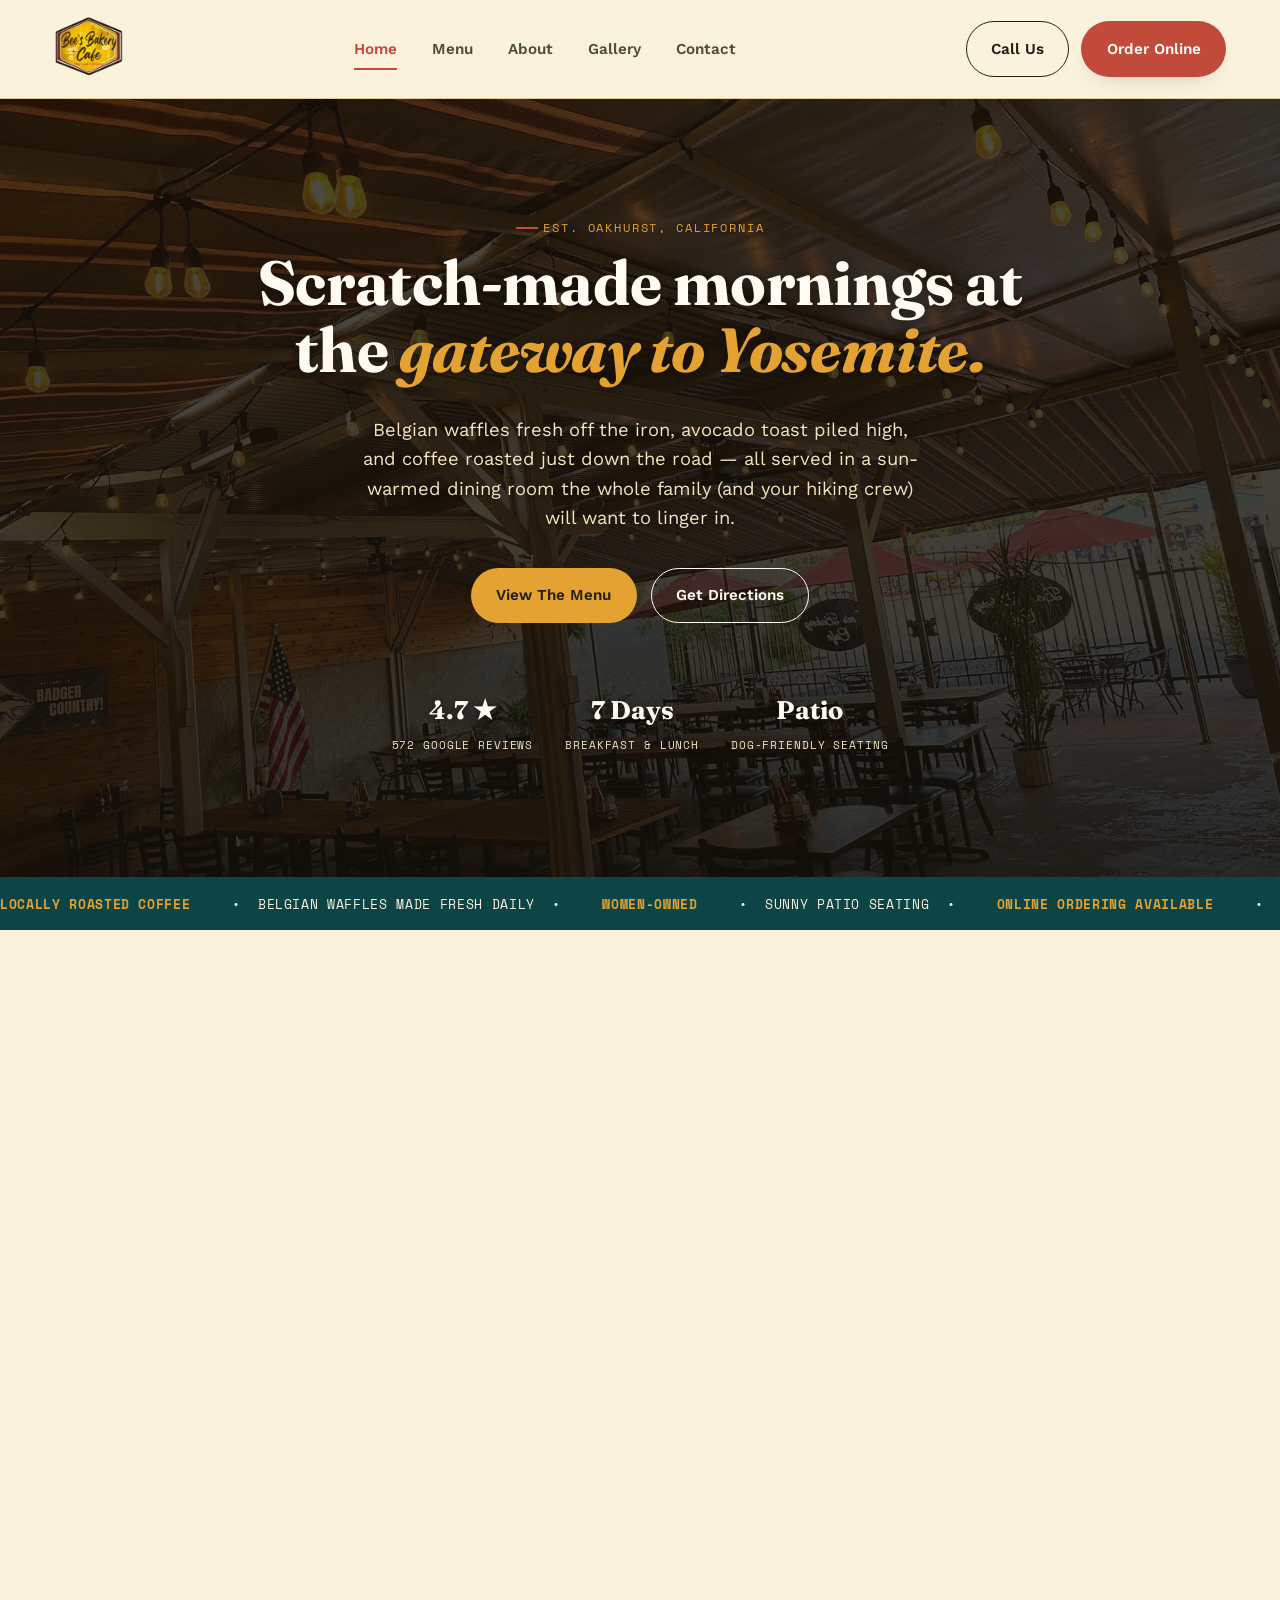
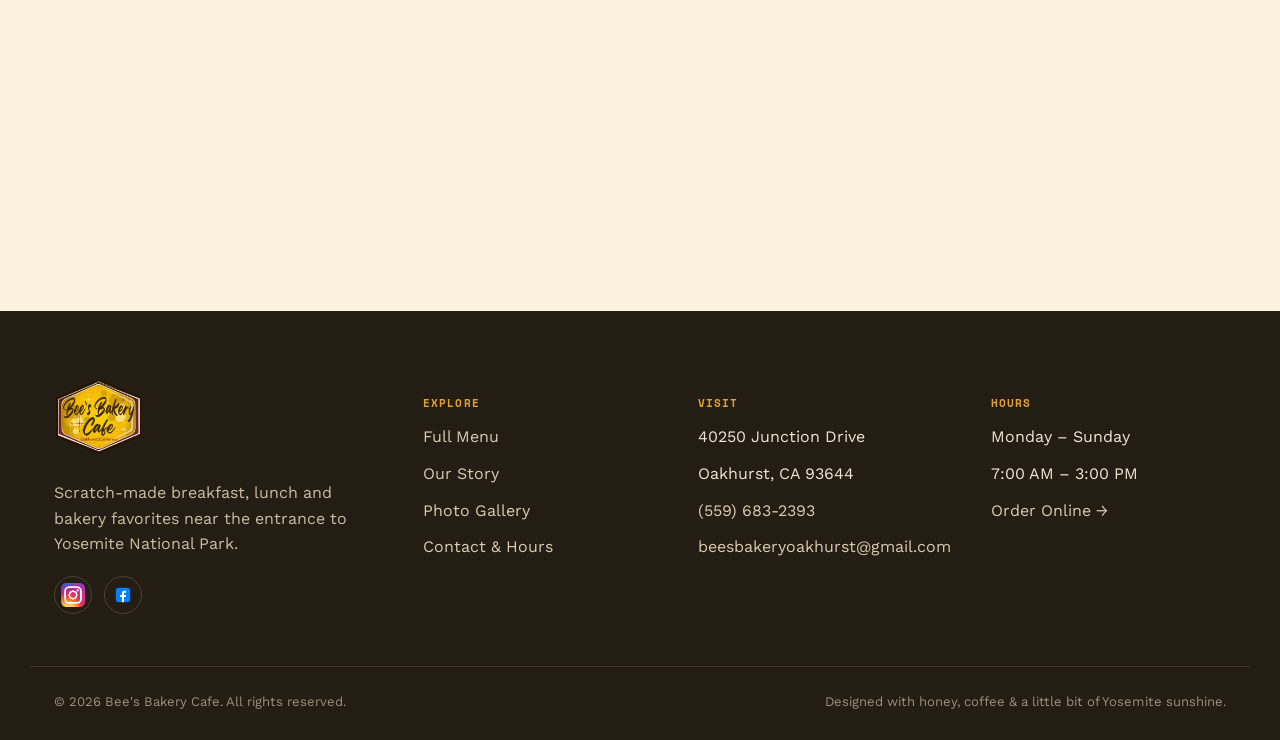
==== commit 6dc97d82: "v7" ====
--- a/index.html
+++ b/index.html
@@ -3,22 +3,23 @@
 <head>
 <meta charset="UTF-8">
 <meta name="viewport" content="width=device-width, initial-scale=1.0">
-<title>Bee's Bakery Cafe | Scratch-Made Breakfast & Lunch in Oakhurst, CA</title>
+<title>Bee's Bakery Cafe | Scratch-Made Breakfast &amp; Lunch in Oakhurst, CA</title>
 <meta name="description" content="Bee's Bakery Cafe is Oakhurst's favorite all-day breakfast & lunch spot near Yosemite. Belgian waffles, avocado toast, smashed burgers, local coffee & a sunny patio. Open daily.">
 <link rel="canonical" href="https://www.beesbakerycafe.com/">
 <meta property="og:title" content="Bee's Bakery Cafe | Oakhurst, CA">
 <meta property="og:description" content="Scratch-made breakfast, lunch & bakery favorites at the gateway to Yosemite. View the menu, get directions, and order online.">
 <meta property="og:type" content="restaurant.menu">
+<meta property="og:url" content="https://www.beesbakerycafe.com/">
 <meta property="og:image" content="images/avocado-toast.jpg">
+<meta name="twitter:card" content="summary_large_image">
 <meta name="theme-color" content="#17676A">
-<meta name="google" content="notranslate">
 <link rel="icon" type="image/png" href="images/logo bee's.png">
 
 <link rel="preconnect" href="https://fonts.googleapis.com">
 <link rel="preconnect" href="https://fonts.gstatic.com" crossorigin>
 <link href="https://fonts.googleapis.com/css2?family=Fraunces:ital,opsz,wght@0,9..144,400..800;1,9..144,500..700&family=Work+Sans:wght@400;500;600;700&family=Space+Mono:wght@400;700&display=swap" rel="stylesheet">
-
-<!-- Structured Data -->
+<link rel="stylesheet" href="css/style.css">
+
 <script type="application/ld+json">
 {
   "@context": "https://schema.org",
@@ -46,411 +47,6 @@
   "sameAs": ["https://www.instagram.com/beesbakerycafe", "https://facebook.com/profile/php"]
 }
 </script>
-
-<style>
-  /* ============================================================
-     BEE'S BAKERY CAFE — Design tokens & Base Styles
-     ============================================================ */
-  :root {
-    --cream:      #FBF2DE;
-    --cream-2:    #F3E5C0;
-    --paper:      #FFFBF2;
-    --ink:        #241D14;
-    --ink-soft:   #55493A;
-    --teal:       #17676A;
-    --teal-deep:  #0D4547;
-    --teal-tint:  #E4F0EE;
-    --honey:      #E4A233;
-    --honey-deep: #B97C1A;
-    --coral:      #C24A3B;
-    --coral-deep: #9B3A2E;
-    --line:       #DFCB9C;
-
-    --font-display: "Fraunces", "Iowan Old Style", Georgia, serif;
-    --font-body: "Work Sans", -apple-system, BlinkMacSystemFont, "Segoe UI", sans-serif;
-    --font-mono: "Space Mono", "SFMono-Regular", Menlo, monospace;
-
-    --radius-sm: 6px;
-    --radius-md: 14px;
-    --radius-lg: 28px;
-    --shadow-card: 0 18px 40px -22px rgba(36,29,20,.45);
-    --shadow-soft: 0 10px 24px -16px rgba(36,29,20,.35);
-
-    --maxw: 1220px;
-  }
-
-  *, *::before, *::after { box-sizing: border-box; }
-  html { scroll-behavior: smooth; }
-  body {
-    margin: 0;
-    background: var(--cream);
-    color: var(--ink);
-    font-family: var(--font-body);
-    font-size: 16px;
-    line-height: 1.6;
-    -webkit-font-smoothing: antialiased;
-    overflow-x: hidden;
-  }
-  img { max-width: 100%; display: block; }
-  a { color: inherit; text-decoration: none; }
-  ul { margin: 0; padding: 0; list-style: none; }
-  h1, h2, h3, h4 {
-    font-family: var(--font-display);
-    font-weight: 700;
-    line-height: 1.08;
-    margin: 0 0 .5em;
-    color: var(--ink);
-    letter-spacing: -.01em;
-  }
-  p { margin: 0 0 1em; }
-  
-  .container {
-    max-width: var(--maxw);
-    margin: 0 auto;
-    padding: 0 24px;
-  }
-
-  /* ---------- Utilities ---------- */
-  .eyebrow {
-    font-family: var(--font-mono);
-    font-size: .72rem;
-    letter-spacing: .16em;
-    text-transform: uppercase;
-    color: var(--teal-deep);
-    display: inline-flex;
-    align-items: center;
-    gap: .5em;
-    margin-bottom: 1em;
-  }
-  .eyebrow::before {
-    content: "";
-    width: 22px; height: 2px;
-    background: var(--coral);
-    display: inline-block;
-  }
-  .eyebrow.on-dark { color: var(--honey); }
-  
-  .btn {
-    display: inline-flex;
-    align-items: center;
-    justify-content: center;
-    gap: .5em;
-    font-family: var(--font-body);
-    font-weight: 600;
-    font-size: .95rem;
-    padding: .95em 1.6em;
-    border-radius: 100px;
-    border: 1.5px solid transparent;
-    cursor: pointer;
-    transition: transform .18s ease, box-shadow .18s ease, background .18s ease, color .18s ease;
-    white-space: nowrap;
-  }
-  .btn:hover { transform: translateY(-2px); }
-  .btn-primary { background: var(--coral); color: var(--paper); box-shadow: var(--shadow-soft); }
-  .btn-primary:hover { background: var(--coral-deep); }
-  .btn-ghost { background: transparent; border-color: currentColor; color: var(--ink); }
-  .btn-ghost:hover { background: var(--ink); color: var(--paper); }
-  .btn-ghost.on-dark { color: var(--paper); }
-  .btn-ghost.on-dark:hover { background: var(--paper); color: var(--teal-deep); }
-  .btn-honey { background: var(--honey); color: var(--ink); }
-  .btn-honey:hover { background: var(--honey-deep); color: var(--paper); }
-
-  .section-head { max-width: 640px; margin-bottom: 2.6rem; }
-  .section-head.center { margin-left: auto; margin-right: auto; text-align: center; }
-  .section-head p { color: var(--ink-soft); font-size: 1.05rem; }
-
-  /* ---------- Header ---------- */
-  .site-header {
-    position: sticky; top: 0; z-index: 100;
-    background: rgba(251,242,222,.92);
-    backdrop-filter: blur(10px);
-    border-bottom: 1px solid var(--line);
-  }
-  .header-inner {
-    display: flex; align-items: center; justify-content: space-between;
-    padding: 14px 24px;
-    max-width: var(--maxw); margin: 0 auto;
-  }
-  .brand-logo { height: 70px; width: auto; display: block; }
-  
-  .main-nav { display: flex; align-items: center; gap: 2.2em; }
-  .main-nav a {
-    font-size: .95rem; font-weight: 600; color: var(--ink-soft);
-    position: relative; padding: .2em 0; transition: color 0.2s ease;
-  }
-  .main-nav a:hover, .main-nav a.active { color: var(--coral); }
-  .main-nav a.active::after {
-    content: ""; position: absolute; left: 0; right: 0; bottom: -6px; height: 2px; background: var(--coral);
-  }
-  .header-cta { display: flex; align-items: center; gap: 12px; }
-
-  .nav-toggle {
-    display: none; background: none; border: none; cursor: pointer; padding: 6px;
-    flex-direction: column; gap: 5px; z-index: 101;
-  }
-  .nav-toggle span { 
-    width: 24px; height: 2px; background: var(--ink); display: block; 
-    transition: transform 0.3s ease, opacity 0.3s ease;
-  }
-  
-  /* Mobile Menu Styles */
-  @media (max-width: 900px) {
-    .main-nav {
-      position: fixed; inset: 0; top: 98px; 
-      width: 100%; height: calc(100dvh - 98px);
-      background: var(--cream);
-      flex-direction: column; align-items: center; justify-content: flex-start;
-      padding: 3rem 1.6rem;
-      gap: 2rem; transform: translateX(100%); transition: transform .4s cubic-bezier(0.4, 0, 0.2, 1);
-      overflow-y: auto; border-top: 1px solid var(--line);
-      z-index: 100;
-    }
-    .main-nav.open { transform: translateX(0); }
-    .main-nav a { font-size: 1.5rem; }
-    .nav-toggle { display: flex; }
-    .header-cta .btn-ghost { display: none; }
-    
-    /* Hamburger to X Animation */
-    .nav-toggle[aria-expanded="true"] span:nth-child(1) { transform: translateY(7px) rotate(45deg); }
-    .nav-toggle[aria-expanded="true"] span:nth-child(2) { opacity: 0; }
-    .nav-toggle[aria-expanded="true"] span:nth-child(3) { transform: translateY(-7px) rotate(-45deg); }
-  }
-
-  /* ---------- Hero ---------- */
-  .hero {
-    padding: 120px 24px;
-    overflow: hidden;
-    text-align: center;
-    min-height: 85vh;
-    display: flex;
-    align-items: center;
-    justify-content: center;
-    /* Imagem otimizada de fundo */
-    background: linear-gradient(rgba(36,29,20,0.75), rgba(36,29,20,0.85)), url('images/gallery1.jpg') center/cover no-repeat;
-  }
-  .hero-inner {
-    display: flex; flex-direction: column; align-items: center; max-width: 850px;
-  }
-  .hero h1 {
-    font-size: clamp(2.5rem, 5vw, 4rem);
-    color: var(--paper);
-    text-shadow: 0 2px 10px rgba(0,0,0,0.4);
-    margin-bottom: 1.5rem;
-  }
-  .hero h1 em { color: var(--honey); font-style: italic; }
-  .hero-lede { 
-    font-size: 1.15rem; color: var(--cream-2); max-width: 55ch; 
-    margin: 0 auto; text-shadow: 0 1px 4px rgba(0,0,0,0.5); 
-  }
-  .hero .eyebrow { justify-content: center; color: var(--honey); text-shadow: 0 1px 4px rgba(0,0,0,0.5); }
-  .hero-ctas { display: flex; gap: 14px; flex-wrap: wrap; margin: 2.5rem 0; justify-content: center; }
-  .hero-stats { display: flex; gap: 32px; margin-top: 2rem; flex-wrap: wrap; justify-content: center; }
-  .hero-stat b { display: block; font-family: var(--font-display); font-size: 1.6rem; color: var(--paper); text-shadow: 0 2px 8px rgba(0,0,0,0.5); }
-  .hero-stat span { font-family: var(--font-mono); font-size: .68rem; letter-spacing: .08em; text-transform: uppercase; color: var(--cream-2); text-shadow: 0 1px 4px rgba(0,0,0,0.5); }
-
-  /* ---------- Marquee Strip ---------- */
-  .strip {
-    background: var(--teal-deep);
-    color: var(--cream);
-    overflow: hidden;
-    padding: 14px 0;
-    white-space: nowrap;
-  }
-  .strip-track {
-    display: inline-flex; gap: 2.5em;
-    animation: scroll 32s linear infinite;
-    font-family: var(--font-mono); font-size: .82rem; letter-spacing: .05em; text-transform: uppercase;
-  }
-  .strip-track span { display: inline-flex; align-items: center; gap: 2.5em; }
-  .strip-track b { color: var(--honey); }
-  @keyframes scroll { from { transform: translateX(0); } to { transform: translateX(-50%); } }
-
-  /* ---------- Generic Pad ---------- */
-  .pad { padding: 96px 0; }
-
-  /* ---------- About Split Section ---------- */
-  .split .container {
-    max-width: 900px; margin: 0 auto;
-    display: flex; flex-direction: column; align-items: center; text-align: center; gap: 2.5rem;
-  }
-  .split-media { width: 100%; }
-  .split-media img { 
-    border-radius: var(--radius-lg); box-shadow: var(--shadow-card); 
-    width: 100%; max-height: 450px; object-fit: cover; 
-  }
-  .split-copy h2 { font-size: clamp(2rem, 3.4vw, 2.7rem); }
-  .split-copy p { color: var(--ink-soft); font-size: 1.05rem; }
-  .stat-row { display: flex; gap: 36px; margin: 1.8rem 0; flex-wrap: wrap; justify-content: center; }
-  .stat-row div b { font-family: var(--font-display); font-size: 2rem; color: var(--teal-deep); display: block; }
-  .stat-row div span { font-family: var(--font-mono); font-size: .68rem; text-transform: uppercase; letter-spacing: .07em; color: var(--ink-soft); }
-
-  /* ---------- Menu Highlights ---------- */
-  .section-tinted { 
-    background: var(--paper); border-top: 1px solid var(--line); 
-    border-bottom: 1px solid var(--line); padding: 96px 0; 
-  }
-  .card-grid { display: grid; grid-template-columns: repeat(4, 1fr); gap: 22px; }
-  .dish-card {
-    background: var(--cream); border-radius: var(--radius-md); overflow: hidden;
-    box-shadow: var(--shadow-soft); transition: transform .2s ease, box-shadow .2s ease;
-    display: flex; flex-direction: column;
-  }
-  .dish-card:hover { transform: translateY(-6px); box-shadow: var(--shadow-card); }
-  .dish-card .thumb { aspect-ratio: 4/3; overflow: hidden; }
-  .dish-card .thumb img { width: 100%; height: 100%; object-fit: cover; transition: transform 0.4s ease; }
-  .dish-card:hover .thumb img { transform: scale(1.05); }
-  .dish-card .body { padding: 18px 18px 20px; flex: 1; display: flex; flex-direction: column; }
-  .dish-card .row { display: flex; justify-content: space-between; align-items: baseline; gap: 10px; margin-bottom: 0.5rem; }
-  .dish-card h4 { font-size: 1.08rem; margin: 0; }
-  .dish-card .price { font-family: var(--font-mono); color: var(--coral-deep); font-weight: 700; }
-  .dish-card p { color: var(--ink-soft); font-size: .9rem; margin: 0; flex: 1; }
-  .dish-tag { font-family: var(--font-mono); font-size: .62rem; letter-spacing: .08em; text-transform: uppercase; color: var(--honey-deep); margin-bottom: 0.5rem; display: block; }
-  
-  @media (max-width: 1000px) { .card-grid { grid-template-columns: repeat(2, 1fr); } }
-  @media (max-width: 560px) { .card-grid { grid-template-columns: 1fr; } }
-  .center-cta { text-align: center; margin-top: 3rem; }
-
-  /* ---------- Testimonials ---------- */
-  .testi-grid { display: grid; grid-template-columns: repeat(3, 1fr); gap: 22px; }
-  .testi-card {
-    background: var(--paper); border: 1px solid var(--line); border-radius: var(--radius-md);
-    padding: 28px; box-shadow: var(--shadow-soft); display: flex; flex-direction: column; justify-content: space-between;
-  }
-  .testi-card .stars { color: var(--honey); letter-spacing: 2px; margin-bottom: .8em; display: block; }
-  .testi-card p { font-family: var(--font-display); font-size: 1.12rem; color: var(--ink); font-style: italic; margin-bottom: 1.5rem; }
-  .testi-name { font-family: var(--font-mono); font-size: .72rem; text-transform: uppercase; letter-spacing: .06em; color: var(--ink-soft); }
-  @media (max-width: 900px) { .testi-grid { grid-template-columns: 1fr; } }
-
-  /* ============================================================
-     DYNAMIC 3D PORTFOLIO GALLERY (Vanilla JS + CSS Integration)
-     ============================================================ */
-  .pg-section { padding: 96px 0; background: var(--cream); overflow: hidden; }
-  .pg-container {
-    background: rgba(255, 251, 242, 0.5);
-    backdrop-filter: blur(8px);
-    border-radius: var(--radius-lg);
-    border: 1px solid var(--line);
-    max-width: 1280px;
-    margin: 0 auto;
-    position: relative;
-  }
-  .pg-header {
-    text-align: center; padding: 64px 32px 32px; position: relative; z-index: 10;
-  }
-  .pg-header h2 { font-size: clamp(2.2rem, 5vw, 3.8rem); margin-bottom: 2rem; }
-  .pg-btn {
-    display: inline-flex; align-items: center; gap: 12px;
-    background: var(--ink); color: var(--paper);
-    padding: 14px 28px; border-radius: 100px;
-    font-weight: 600; font-family: var(--font-body);
-    transition: background 0.2s ease; margin-bottom: 20px;
-  }
-  .pg-btn svg { width: 20px; height: 20px; transition: transform 0.2s ease; }
-  .pg-btn:hover { background: var(--ink-soft); }
-  .pg-btn:hover svg { transform: translateX(4px); }
-
-  /* Desktop 3D Interactive Track */
-  .pg-desktop {
-    display: none; position: relative;
-    height: 400px; margin-bottom: -150px; 
-    overflow: visible; /* To allow pop-out effect */
-  }
-  .pg-track {
-    display: flex; align-items: flex-end; justify-content: center;
-    padding-bottom: 32px; padding-top: 160px;
-    position: relative;
-  }
-  .pg-card {
-    position: relative;
-    width: clamp(220px, 20vw, 320px); /* Slightly responsive cards */
-    aspect-ratio: 16/9;
-    border-radius: var(--radius-md);
-    overflow: hidden;
-    margin-left: -150px; /* Overlap effect */
-    cursor: pointer;
-    box-shadow: 0 20px 40px -10px rgba(0,0,0,0.3);
-    /* Transform managed by JavaScript for smooth interaction */
-    transition: transform 0.3s cubic-bezier(0.25, 0.1, 0.25, 1), z-index 0s;
-  }
-  .pg-card:first-child { margin-left: 0; }
-  .pg-card img {
-    width: 100%; height: 100%; object-fit: cover; object-position: left top;
-    transition: transform 0.4s ease;
-  }
-  
-  /* Mobile Infinite Marquee Track */
-  .pg-mobile { display: block; position: relative; padding-bottom: 40px; overflow: hidden; }
-  .pg-marquee-wrapper { display: flex; gap: 1rem; padding: 0.5rem; width: max-content; }
-  .pg-marquee-track {
-    display: flex; gap: 1rem; flex-shrink: 0;
-    animation: marquee 35s linear infinite;
-  }
-  .pg-marquee-wrapper:hover .pg-marquee-track { animation-play-state: paused; }
-  @keyframes marquee {
-    from { transform: translateX(0); }
-    to { transform: translateX(calc(-100% - 1rem)); }
-  }
-  .pg-marquee-item {
-    width: 260px; aspect-ratio: 16/9; border-radius: var(--radius-md);
-    overflow: hidden; flex-shrink: 0; cursor: pointer;
-    box-shadow: 0 10px 20px -5px rgba(0,0,0,0.15);
-    transition: transform 0.3s ease;
-  }
-  .pg-marquee-item:hover { transform: scale(1.03); }
-  .pg-marquee-item img { width: 100%; height: 100%; object-fit: cover; object-position: center; }
-
-  @media (min-width: 768px) {
-    .pg-desktop { display: block; }
-    .pg-mobile { display: none; }
-  }
-
-  /* ---------- Visit / Location ---------- */
-  .visit {
-    background: var(--teal-deep); color: var(--cream);
-    padding: 96px 0; position: relative; overflow: hidden;
-  }
-  .visit::before {
-    content: ""; position: absolute; inset: 0;
-    background-image:
-      radial-gradient(circle at 15% 20%, rgba(228,162,51,.14), transparent 40%),
-      radial-gradient(circle at 85% 80%, rgba(194,74,59,.16), transparent 45%);
-    pointer-events: none;
-  }
-  .visit-inner { display: grid; grid-template-columns: 1fr 1fr; gap: 56px; position: relative; align-items: center; }
-  .visit h2 { color: var(--paper); font-size: clamp(2rem, 3.4vw, 2.6rem); }
-  .visit-list { margin-top: 1.6rem; }
-  .visit-list li { display: flex; gap: 14px; padding: 14px 0; border-top: 1px solid rgba(255,255,255,.14); align-items: flex-start; }
-  .visit-list li:first-child { border-top: none; }
-  .visit-list b { font-family: var(--font-mono); font-size: .68rem; text-transform: uppercase; letter-spacing: .08em; color: var(--honey); width: 96px; flex: none; padding-top: .2em; }
-  .visit-list span { color: #DDEFEC; }
-  .map-frame { border-radius: var(--radius-lg); overflow: hidden; box-shadow: var(--shadow-card); border: 0; height: 100%; min-height: 400px; }
-  .map-frame iframe { width: 100%; height: 100%; border: 0; display: block; }
-  @media (max-width: 900px) { .visit-inner { grid-template-columns: 1fr; } .map-frame { min-height: 300px; } }
-
-  /* ---------- Footer ---------- */
-  .site-footer { background: var(--ink); color: #EFE6D2; padding: 64px 0 28px; }
-  .footer-grid { display: grid; grid-template-columns: 1.4fr 1fr 1fr 1fr; gap: 40px; }
-  .footer-brand p { color: #C9BDA4; max-width: 32ch; font-size: 0.95rem; }
-  .footer-col h5 { font-family: var(--font-mono); font-size: .7rem; text-transform: uppercase; letter-spacing: .1em; color: var(--honey); margin-bottom: 1.1em; }
-  .footer-col li { margin-bottom: .7em; font-size: 0.95rem; }
-  .footer-col a { color: #D9CCB2; transition: color 0.2s ease; }
-  .footer-col a:hover { color: var(--honey); }
-  .social-icon { width: 22px; height: 22px; object-fit: contain; display: block; filter: brightness(0.8); transition: filter 0.2s ease; }
-  .footer-social { display: flex; gap: 12px; margin-top: 1.2em; }
-  .footer-social a {
-    width: 42px; height: 42px; border-radius: 50%; border: 1px solid #4B4131;
-    display: flex; align-items: center; justify-content: center; transition: all 0.2s ease;
-  }
-  .footer-social a:hover { border-color: var(--honey); }
-  .footer-social a:hover .social-icon { filter: brightness(1); }
-  .footer-bottom {
-    margin-top: 52px; padding-top: 24px; border-top: 1px solid #3A3226;
-    display: flex; justify-content: space-between; flex-wrap: wrap; gap: 10px;
-    font-size: .82rem; color: #9C907A;
-  }
-  @media (max-width: 900px) { .footer-grid { grid-template-columns: 1fr 1fr; } }
-  @media (max-width: 560px) { .footer-grid { grid-template-columns: 1fr; } }
-</style>
 </head>
 <body>
 
@@ -469,7 +65,7 @@
     <div class="header-cta">
       <a href="tel:+15596832393" class="btn btn-ghost">Call Us</a>
       <a href="https://order.toasttab.com/online/bees-bakery-cafe" target="_blank" rel="noopener" class="btn btn-primary">Order Online</a>
-      <button class="nav-toggle" id="mobile-menu-btn" aria-label="Toggle menu" aria-expanded="false">
+      <button class="nav-toggle" aria-label="Toggle menu" aria-expanded="false">
         <span></span><span></span><span></span>
       </button>
     </div>
@@ -477,27 +73,27 @@
 </header>
 
 <main>
+
   <!-- HERO -->
-  <section class="hero">
+  <section class="hero" style="background: linear-gradient(rgba(20, 16, 10, 0.75), rgba(20, 16, 10, 0.85)), url('images/patio.jpg') center/cover no-repeat;">
     <div class="container hero-inner">
       <span class="eyebrow on-dark">Est. Oakhurst, California</span>
       <h1>Scratch-made mornings at the <em>gateway to Yosemite.</em></h1>
-      <p class="hero-lede">Belgian waffles fresh off the iron, avocado toast piled high, and coffee roasted just down the road — all served in a sun-warmed dining room the whole family will want to linger in.</p>
-      
+      <p class="hero-lede">Belgian waffles fresh off the iron, avocado toast piled high, and coffee roasted just down the road — all served in a sun-warmed dining room the whole family (and your hiking crew) will want to linger in.</p>
+
       <div class="hero-ctas">
-        <a href="menu.html" class="btn btn-primary">View The Menu</a>
+        <a href="menu.html" class="btn btn-honey">View The Menu</a>
         <a href="contact.html#map" class="btn btn-ghost on-dark">Get Directions</a>
       </div>
-      
+
       <div class="hero-stats">
-        <div class="hero-stat"><b>4.7 ★</b><span>from 572 happy guests</span></div>
+        <div class="hero-stat"><b>4.7 ★</b><span>572 Google reviews</span></div>
         <div class="hero-stat"><b>7 Days</b><span>Breakfast &amp; lunch</span></div>
         <div class="hero-stat"><b>Patio</b><span>Dog-friendly seating</span></div>
       </div>
     </div>
   </section>
 
-  <!-- MARQUEE STRIP -->
   <div class="strip" aria-hidden="true">
     <div class="strip-track">
       <span><b>Locally Roasted Coffee</b> &nbsp;•&nbsp; Belgian Waffles Made Fresh Daily &nbsp;•&nbsp; <b>Women-Owned</b> &nbsp;•&nbsp; Sunny Patio Seating &nbsp;•&nbsp; <b>Online Ordering Available</b> &nbsp;•&nbsp; Minutes from Yosemite</span>
@@ -506,7 +102,7 @@
   </div>
 
   <!-- ABOUT TEASER -->
-  <section class="pad split">
+  <section class="split reveal">
     <div class="container">
       <div class="split-media">
         <img src="images/dining-room.jpg" alt="Retro mid-century dining room at Bee's Bakery Cafe with wood tables, teal walls and string lighting" loading="lazy">
@@ -518,7 +114,7 @@
         <div class="stat-row">
           <div><b>100%</b><span>Made from scratch</span></div>
           <div><b>Local</b><span>Reverent Coffee &amp; Hillerman Honey</span></div>
-          <div><b>LGBTQ+</b><span>&amp; family owned</span></div>
+          <div><b>LGBTQ+</b><span>&amp; family owned, welcoming to all</span></div>
         </div>
         <a href="about.html" class="btn btn-ghost">Read Our Story</a>
       </div>
@@ -526,46 +122,38 @@
   </section>
 
   <!-- MENU HIGHLIGHTS -->
-  <section class="section-tinted">
+  <section class="section-tinted reveal">
     <div class="container">
       <div class="section-head center">
-        <span class="eyebrow">House Favorites</span>
+        <span class="eyebrow" style="justify-content:center">House Favorites</span>
         <h2>What everyone orders twice</h2>
         <p>A taste of the menu — from the waffle iron to the smash-burger flat-top. See everything we make on the full menu page.</p>
       </div>
-      <div class="card-grid">
-        <article class="dish-card">
+      <div class="card-grid reveal-group">
+        <div class="dish-card reveal-item">
           <div class="thumb"><img src="images/avocado-toast.jpg" alt="Avocado toast with feta, roasted red pepper and microgreens" loading="lazy"></div>
           <div class="body">
             <span class="dish-tag">All-Day Breakfast</span>
             <div class="row"><h4>Mediterranean Avocado Toast</h4></div>
             <p>Freshly sliced avocado, feta &amp; roasted tomato over toast with a balsamic glaze. <span class="price">$11</span></p>
           </div>
-        </article>
-        <article class="dish-card">
+        </div>
+        <div class="dish-card reveal-item">
           <div class="thumb"><img src="images/chicken-sandwich.jpg" alt="Crispy fried chicken sandwich with lettuce and cheese, served with tater tots" loading="lazy"></div>
           <div class="body">
             <span class="dish-tag">Lunch</span>
             <div class="row"><h4>Crispy Chicken Sandwich</h4></div>
             <p>Hand-breaded chicken breast, lettuce, tomato, pepperjack &amp; mayo on a bakery bun. <span class="price">$16.50</span></p>
           </div>
-        </article>
-        <article class="dish-card">
+        </div>
+        <div class="dish-card reveal-item">
           <div class="thumb"><img src="images/caprese-sandwich.jpg" alt="The Sicilian sandwich with mortadella, arugula and stracciatella cheese, served with seasoned fries" loading="lazy"></div>
           <div class="body">
             <span class="dish-tag">Lunch</span>
             <div class="row"><h4>The Sicilian</h4></div>
             <p>Mortadella, arugula, toasted pistachios &amp; stracciatella on house-made focaccia. <span class="price">$17</span></p>
           </div>
-        </article>
-        <article class="dish-card">
-          <div class="thumb"><img src="images/patio.jpg" alt="Bright covered patio seating area at Bee's Bakery Cafe with string lights" loading="lazy"></div>
-          <div class="body">
-            <span class="dish-tag">Weekend Special</span>
-            <div class="row"><h4>Traditional Belgian Waffle</h4></div>
-            <p>Real butter, eggs &amp; buttermilk batter, crisped in our Belgian iron. <span class="price">$8.50</span></p>
-          </div>
-        </article>
+        </div>
       </div>
       <div class="center-cta">
         <a href="menu.html" class="btn btn-primary">See The Full Menu</a>
@@ -574,68 +162,62 @@
   </section>
 
   <!-- TESTIMONIALS -->
-  <section class="pad">
+  <section class="pad reveal">
     <div class="container">
       <div class="section-head center">
-        <span class="eyebrow">Guests Say It Best</span>
+        <span class="eyebrow" style="justify-content:center">Guests Say It Best</span>
         <h2>572 reviews, one very consistent story</h2>
       </div>
-      <div class="testi-grid">
-        <div class="testi-card">
-          <div>
-            <span class="stars" aria-label="5 out of 5 stars">★★★★★</span>
-            <p>"The sourdough pancakes stopped us in our tracks — genuinely one of the best breakfasts we've had anywhere. We split a breakfast sandwich too and it didn't disappoint."</p>
-          </div>
+      <div class="testi-grid reveal-group">
+        <div class="testi-card reveal-item">
+          <span class="stars">★★★★★</span>
+          <p>"The sourdough pancakes stopped us in our tracks — genuinely one of the best breakfasts we've had anywhere. We split a breakfast sandwich too and it didn't disappoint."</p>
           <div class="testi-name">— Google Local Guide</div>
         </div>
-        <div class="testi-card">
-          <div>
-            <span class="stars" aria-label="5 out of 5 stars">★★★★★</span>
-            <p>"Great vibe, friendly staff, and the Belgian waffle from the Full Waffle Breakfast might be the best I've ever had — crisp outside, soft inside, cooked perfectly."</p>
-          </div>
+        <div class="testi-card reveal-item">
+          <span class="stars">★★★★★</span>
+          <p>"Great vibe, friendly staff, and the Belgian waffle from the Full Waffle Breakfast might be the best I've ever had — crisp outside, soft inside, cooked perfectly."</p>
           <div class="testi-name">— Karen T., Local Guide</div>
         </div>
-        <div class="testi-card">
-          <div>
-            <span class="stars" aria-label="5 out of 5 stars">★★★★★</span>
-            <p>"Our new weekend breakfast tradition. Great for locals and visitors alike, with a huge menu, a variety of seating, and a covered patio that's perfect on a mild morning."</p>
-          </div>
+        <div class="testi-card reveal-item">
+          <span class="stars">★★★★★</span>
+          <p>"Our new weekend breakfast tradition. Great for locals and visitors alike, with a huge menu, a variety of seating, and a covered patio that's perfect on a mild morning."</p>
           <div class="testi-name">— Amy D., Local Guide</div>
         </div>
       </div>
     </div>
   </section>
 
-  <!-- DYNAMIC PORTFOLIO GALLERY (Vanilla JS Port of React/Framer Motion) -->
-  <section class="pg-section" id="archives">
+  <!-- PORTFOLIO GALLERY (3D stacked cards, pure CSS/hover — no JS needed) -->
+  <section class="pg-section reveal" id="archives">
     <div class="container">
       <div class="pg-container">
-        
+
         <div class="pg-header">
           <h2>Browse our memories</h2>
-          <a href="gallery.html" class="pg-btn" aria-label="View full gallery">
+          <a href="gallery.html" class="pg-btn">
             <span>View full gallery</span>
-            <svg xmlns="http://www.w3.org/2000/svg" viewBox="0 0 24 24" fill="none" stroke="currentColor" stroke-width="2.5" stroke-linecap="round" stroke-linejoin="round">
-              <path d="M5 12h14"></path><path d="m12 5 7 7-7 7"></path>
+            <svg xmlns="http://www.w3.org/2000/svg" viewBox="0 0 24 24" fill="none" stroke="currentColor" stroke-width="2" stroke-linecap="round" stroke-linejoin="round">
+              <path d="M5 12h14"></path>
+              <path d="m12 5 7 7-7 7"></path>
             </svg>
           </a>
         </div>
 
-        <!-- Desktop 3D Interactive Track (Controlled by Vanilla JS) -->
+        <!-- Desktop 3D overlapping track -->
         <div class="pg-desktop">
-          <div class="pg-track" id="gallery-track">
-            <!-- Images are injected here via HTML, behavior via JS -->
-            <div class="pg-card"><img src="images/gallery01.jpg" alt="Vintage sewing machines display" loading="lazy"></div>
-            <div class="pg-card"><img src="images/gallery04.jpg" alt="80th birthday celebration at the cafe" loading="lazy"></div>
-            <div class="pg-card"><img src="images/gallery07.jpg" alt="Vintage photo of siblings playing" loading="lazy"></div>
-            <div class="pg-card"><img src="images/gallery10.jpeg" alt="Young girl ready for adventure" loading="lazy"></div>
-            <div class="pg-card"><img src="images/gallery16.webp" alt="Baking memories at home" loading="lazy"></div>
-            <div class="pg-card"><img src="images/gallery25.jpg" alt="Dinosaur volcano birthday cake" loading="lazy"></div>
-            <div class="pg-card"><img src="images/gallery31.jpg" alt="Toddler girl focused on a baseball base" loading="lazy"></div>
-          </div>
-        </div>
-
-        <!-- Mobile Marquee Track (Pure CSS) -->
+          <div class="pg-track">
+            <div class="pg-card" style="z-index: 7; --dist: 3;"><img src="images/gallery01.jpg" alt="Vintage sewing machines display" loading="lazy"></div>
+            <div class="pg-card" style="z-index: 6; --dist: 2;"><img src="images/gallery04.jpg" alt="80th birthday celebration at the cafe" loading="lazy"></div>
+            <div class="pg-card" style="z-index: 5; --dist: 1;"><img src="images/gallery07.jpg" alt="Vintage photo of siblings playing" loading="lazy"></div>
+            <div class="pg-card" style="z-index: 4; --dist: 0;"><img src="images/gallery10.jpeg" alt="Young girl ready for adventure" loading="lazy"></div>
+            <div class="pg-card" style="z-index: 3; --dist: 1;"><img src="images/gallery16.webp" alt="Baking memories at home" loading="lazy"></div>
+            <div class="pg-card" style="z-index: 2; --dist: 2;"><img src="images/gallery25.jpg" alt="Dinosaur volcano birthday cake" loading="lazy"></div>
+            <div class="pg-card" style="z-index: 1; --dist: 3;"><img src="images/gallery31.jpg" alt="Toddler girl focused on a baseball base" loading="lazy"></div>
+          </div>
+        </div>
+
+        <!-- Mobile marquee -->
         <div class="pg-mobile">
           <div class="pg-marquee-wrapper">
             <div class="pg-marquee-track">
@@ -647,15 +229,14 @@
               <div class="pg-marquee-item"><img src="images/gallery25.jpg" alt="Dinosaur volcano birthday cake" loading="lazy"></div>
               <div class="pg-marquee-item"><img src="images/gallery31.jpg" alt="Toddler girl focused on a baseball base" loading="lazy"></div>
             </div>
-            <!-- Duplicate tracks for seamless infinite scroll -->
             <div class="pg-marquee-track" aria-hidden="true">
-              <div class="pg-marquee-item"><img src="images/gallery01.jpg" alt="Vintage sewing machines display" loading="lazy"></div>
-              <div class="pg-marquee-item"><img src="images/gallery04.jpg" alt="80th birthday celebration at the cafe" loading="lazy"></div>
-              <div class="pg-marquee-item"><img src="images/gallery07.jpg" alt="Vintage photo of siblings playing" loading="lazy"></div>
-              <div class="pg-marquee-item"><img src="images/gallery10.jpeg" alt="Young girl ready for adventure" loading="lazy"></div>
-              <div class="pg-marquee-item"><img src="images/gallery16.webp" alt="Baking memories at home" loading="lazy"></div>
-              <div class="pg-marquee-item"><img src="images/gallery25.jpg" alt="Dinosaur volcano birthday cake" loading="lazy"></div>
-              <div class="pg-marquee-item"><img src="images/gallery31.jpg" alt="Toddler girl focused on a baseball base" loading="lazy"></div>
+              <div class="pg-marquee-item"><img src="images/gallery01.jpg" alt="" loading="lazy"></div>
+              <div class="pg-marquee-item"><img src="images/gallery04.jpg" alt="" loading="lazy"></div>
+              <div class="pg-marquee-item"><img src="images/gallery07.jpg" alt="" loading="lazy"></div>
+              <div class="pg-marquee-item"><img src="images/gallery10.jpeg" alt="" loading="lazy"></div>
+              <div class="pg-marquee-item"><img src="images/gallery16.webp" alt="" loading="lazy"></div>
+              <div class="pg-marquee-item"><img src="images/gallery25.jpg" alt="" loading="lazy"></div>
+              <div class="pg-marquee-item"><img src="images/gallery31.jpg" alt="" loading="lazy"></div>
             </div>
           </div>
         </div>
@@ -665,7 +246,7 @@
   </section>
 
   <!-- VISIT -->
-  <section class="visit" id="visit">
+  <section class="visit reveal" id="visit">
     <div class="container visit-inner">
       <div>
         <span class="eyebrow on-dark">Plan Your Visit</span>
@@ -686,6 +267,7 @@
       </div>
     </div>
   </section>
+
 </main>
 
 <footer class="site-footer">
@@ -695,7 +277,7 @@
         <img src="images/logo bee's.png" alt="Bee's Bakery Cafe Logo" class="brand-logo" style="height: 90px; margin-bottom: 15px;">
       </a>
       <p>Scratch-made breakfast, lunch and bakery favorites near the entrance to Yosemite National Park.</p>
-      
+
       <div class="footer-social">
         <a href="https://www.instagram.com/beesbakerycafe" target="_blank" rel="noopener" aria-label="Instagram">
           <img src="images/Instagram_icon.png" alt="Instagram" class="social-icon">
@@ -705,7 +287,7 @@
         </a>
       </div>
     </div>
-    
+
     <div class="footer-col">
       <h5>Explore</h5>
       <ul>
@@ -739,84 +321,6 @@
   </div>
 </footer>
 
-<script>
-  document.addEventListener('DOMContentLoaded', function () {
-    /* ==========================================
-       1. Mobile Nav Toggle
-       ========================================== */
-    const toggleBtn = document.getElementById('mobile-menu-btn');
-    const nav = document.getElementById('main-nav');
-    
-    if (toggleBtn && nav) {
-      toggleBtn.addEventListener('click', function () {
-        const isOpen = nav.classList.toggle('open');
-        toggleBtn.setAttribute('aria-expanded', isOpen ? 'true' : 'false');
-      });
-      // Fechar menu ao clicar em links (útil para navegação em âncoras)
-      nav.querySelectorAll('a').forEach(link => {
-        link.addEventListener('click', () => {
-          nav.classList.remove('open');
-          toggleBtn.setAttribute('aria-expanded', 'false');
-        });
-      });
-    }
-
-    /* ==========================================
-       2. Footer Dynamic Year
-       ========================================== */
-    document.querySelectorAll('.year').forEach(el => {
-      el.textContent = new Date().getFullYear();
-    });
-
-    /* ==========================================
-       3. 3D Interactive Gallery Logic (Vanilla JS)
-       Recreating the Framer Motion staggered behavior
-       ========================================== */
-    const track = document.getElementById('gallery-track');
-    const cards = track ? Array.from(track.querySelectorAll('.pg-card')) : [];
-
-    if (cards.length > 0) {
-      const totalCards = cards.length;
-      const middleIndex = Math.floor(totalCards / 2);
-      const maxHeight = 120; // Maximum pop-up height for the center card
-      
-      // Function to set the resting state of the cards
-      const setRestingState = () => {
-        cards.forEach((card, index) => {
-          const distanceFromMiddle = Math.abs(index - middleIndex);
-          const staggerOffset = maxHeight - distanceFromMiddle * 20;
-          
-          card.style.transform = `perspective(5000px) rotateY(-45deg) translateY(-${staggerOffset}px)`;
-          card.style.zIndex = totalCards - index;
-        });
-      };
-
-      // Initialize resting state
-      setRestingState();
-
-      // Handle hover interactions
-      cards.forEach((card, hoveredIndex) => {
-        card.addEventListener('mouseenter', () => {
-          cards.forEach((c, index) => {
-            if (index === hoveredIndex) {
-              // The hovered card pops forward and up
-              c.style.transform = `perspective(5000px) rotateY(-45deg) translateY(-140px) scale(1.05)`;
-              c.style.zIndex = 50; 
-            } else {
-              // The other cards fall back to the baseline
-              c.style.transform = `perspective(5000px) rotateY(-45deg) translateY(0px)`;
-              c.style.zIndex = totalCards - index;
-            }
-          });
-        });
-      });
-
-      // Reset to staggered look when mouse leaves the whole track area
-      track.addEventListener('mouseleave', () => {
-        setRestingState();
-      });
-    }
-  });
-</script>
+<script src="js/main.js"></script>
 </body>
-</html>+</html>
--- a/css/style.css
+++ b/css/style.css
@@ -0,0 +1,723 @@
+/* ============================================================
+   BEE'S BAKERY CAFE — Design tokens
+   Palette: honeycomb cream, Sierra teal, honey gold, ember coral
+   Type: Fraunces (display) / Work Sans (body) / Space Mono (utility)
+   ============================================================ */
+
+:root{
+  --cream:      #FBF2DE;
+  --cream-2:    #F3E5C0;
+  --paper:      #FFFBF2;
+  --ink:        #241D14;
+  --ink-soft:   #55493A;
+  --teal:       #17676A;
+  --teal-deep:  #0D4547;
+  --teal-tint:  #E4F0EE;
+  --honey:      #E4A233;
+  --honey-deep: #B97C1A;
+  --coral:      #C24A3B;
+  --coral-deep: #9B3A2E;
+  --line:       #DFCB9C;
+
+  --font-display: "Fraunces", "Iowan Old Style", Georgia, serif;
+  --font-body: "Work Sans", -apple-system, BlinkMacSystemFont, "Segoe UI", sans-serif;
+  --font-mono: "Space Mono", "SFMono-Regular", Menlo, monospace;
+
+  --radius-sm: 6px;
+  --radius-md: 14px;
+  --radius-lg: 28px;
+  --shadow-card: 0 18px 40px -22px rgba(36,29,20,.45);
+  --shadow-soft: 0 10px 24px -16px rgba(36,29,20,.35);
+
+  --maxw: 1220px;
+}
+
+*,*::before,*::after{ box-sizing:border-box; }
+html{ scroll-behavior:smooth; }
+body{
+  margin:0;
+  background:var(--cream);
+  color:var(--ink);
+  font-family:var(--font-body);
+  font-size:16px;
+  line-height:1.6;
+  -webkit-font-smoothing:antialiased;
+}
+img{ max-width:100%; display:block; }
+a{ color:inherit; text-decoration:none; }
+ul{ margin:0; padding:0; list-style:none; }
+h1,h2,h3,h4{
+  font-family:var(--font-display);
+  font-weight:700;
+  line-height:1.08;
+  margin:0 0 .5em;
+  color:var(--ink);
+  letter-spacing:-.01em;
+}
+p{ margin:0 0 1em; }
+.container{
+  max-width:var(--maxw);
+  margin:0 auto;
+  padding:0 24px;
+}
+section{ position:relative; }
+
+:focus-visible{
+  outline:3px solid var(--coral);
+  outline-offset:3px;
+}
+
+@media (prefers-reduced-motion: reduce){
+  *{ animation-duration:.001ms !important; animation-iteration-count:1 !important; transition-duration:.001ms !important; scroll-behavior:auto !important; }
+}
+
+/* ---------- Utility ---------- */
+.eyebrow{
+  font-family:var(--font-mono);
+  font-size:.72rem;
+  letter-spacing:.16em;
+  text-transform:uppercase;
+  color:var(--teal-deep);
+  display:inline-flex;
+  align-items:center;
+  gap:.5em;
+  margin-bottom:1em;
+}
+.eyebrow::before{
+  content:"";
+  width:22px; height:2px;
+  background:var(--coral);
+  display:inline-block;
+}
+.eyebrow.on-dark{ color:var(--honey); }
+.btn{
+  display:inline-flex;
+  align-items:center;
+  justify-content:center;
+  gap:.5em;
+  font-family:var(--font-body);
+  font-weight:600;
+  font-size:.95rem;
+  padding:.95em 1.6em;
+  border-radius:100px;
+  border:1.5px solid transparent;
+  cursor:pointer;
+  transition:transform .18s ease, box-shadow .18s ease, background .18s ease, color .18s ease, border-color .18s ease;
+  white-space:nowrap;
+}
+.btn:hover{ transform:translateY(-2px); }
+.btn-primary{ background:var(--coral); color:var(--paper); box-shadow:var(--shadow-soft); }
+.btn-primary:hover{ background:var(--coral-deep); }
+.btn-ghost{ background:transparent; border-color:currentColor; color:var(--ink); }
+.btn-ghost:hover{ background:var(--ink); color:var(--paper); }
+.btn-ghost.on-dark{ color:var(--paper); }
+.btn-ghost.on-dark:hover{ background:var(--paper); color:var(--teal-deep); }
+.btn-honey{ background:var(--honey); color:var(--ink); }
+.btn-honey:hover{ background:var(--honey-deep); color:var(--paper); }
+.btn-block{ width:100%; }
+
+.pill{
+  display:inline-flex; align-items:center; gap:.5em;
+  font-family:var(--font-mono); font-size:.72rem; letter-spacing:.06em;
+  padding:.45em .9em; border-radius:100px;
+  background:var(--teal-tint); color:var(--teal-deep);
+}
+
+.section-head{ max-width:640px; margin-bottom:2.6rem; }
+.section-head.center{ margin-left:auto; margin-right:auto; text-align:center; }
+.section-head p{ color:var(--ink-soft); font-size:1.05rem; }
+
+/* ---------- Header ---------- */
+.site-header{
+  position:sticky; top:0; z-index:100;
+  background:rgba(251,242,222,.92);
+  backdrop-filter:blur(10px);
+  border-bottom:1px solid var(--line);
+}
+.header-inner{
+  display:flex; align-items:center; justify-content:space-between;
+  padding:14px 24px;
+  max-width:var(--maxw); margin:0 auto;
+}
+.brand{ display:flex; align-items:center; gap:.7em; font-family:var(--font-display); font-weight:700; font-size:1.25rem; color:var(--ink); }
+.brand-logo{ height:70px; width:auto; display:block; }
+.social-icon{ width:24px; height:24px; object-fit:contain; display:block; }
+
+.main-nav{ display:flex; align-items:center; gap:2.2em; }
+.main-nav a{
+  font-size:.95rem; font-weight:600; color:var(--ink-soft);
+  position:relative; padding:.2em 0;
+}
+.main-nav a:hover, .main-nav a.active{ color:var(--coral); }
+.main-nav a.active::after{
+  content:""; position:absolute; left:0; right:0; bottom:-6px; height:2px; background:var(--coral);
+}
+.header-cta{ display:flex; align-items:center; gap:12px; }
+
+.nav-toggle{
+  display:none; background:none; border:none; cursor:pointer; padding:6px;
+  flex-direction:column; gap:5px;
+}
+.nav-toggle span{ width:24px; height:2px; background:var(--ink); display:block; }
+
+@media (max-width: 900px){
+  .header-inner{ padding:11px 20px; }
+  .brand-logo{ height:48px; }
+  .main-nav{
+    position:fixed; inset:70px 0 0 0; background:var(--cream);
+    z-index:150;
+    display:flex; flex-direction:column; align-items:stretch;
+    padding:1.6rem; gap:0;
+    transform:translateX(100%); transition:transform .3s ease;
+    overflow-y:auto;
+  }
+  .main-nav.open{ transform:translateX(0); }
+  .main-nav a{
+    display:block;
+    width:100%;
+    font-size:1.3rem;
+    padding:1rem 0;
+    border-bottom:1px solid var(--line);
+  }
+  .main-nav a:last-child{ border-bottom:none; }
+  .nav-toggle{ display:flex; }
+  .header-cta .btn-ghost{ display:none; }
+  .menu-nav{ top:70px; }
+}
+
+/* ---------- Hero (Centralized) ---------- */
+.hero{
+  padding:120px 24px;
+  overflow:hidden;
+  text-align:center;
+  min-height:85vh;
+  display:flex;
+  align-items:center;
+  justify-content:center;
+}
+.hero-inner{
+  display:flex;
+  flex-direction:column;
+  align-items:center;
+  max-width:850px;
+}
+.hero h1{
+  font-size:clamp(2.5rem, 5vw, 3.9rem);
+  color:var(--paper);
+  text-shadow:0 2px 10px rgba(0,0,0,0.4);
+}
+.hero h1 em{ color:var(--honey); font-style:italic; }
+.hero-lede{ font-size:1.15rem; color:var(--cream-2); max-width:52ch; margin:0 auto; text-shadow:0 1px 4px rgba(0,0,0,0.5); }
+.hero .eyebrow{ justify-content:center; color:var(--honey); text-shadow:0 1px 4px rgba(0,0,0,0.5); }
+.hero-ctas{ display:flex; gap:14px; flex-wrap:wrap; margin:2.2rem 0; justify-content:center; }
+.hero-stats{ display:flex; gap:32px; margin-top:2rem; flex-wrap:wrap; justify-content:center; }
+.hero-stat b{ display:block; font-family:var(--font-display); font-size:1.6rem; color:var(--paper); text-shadow:0 2px 8px rgba(0,0,0,0.5); }
+.hero-stat span{ font-family:var(--font-mono); font-size:.68rem; letter-spacing:.08em; text-transform:uppercase; color:var(--cream-2); text-shadow:0 1px 4px rgba(0,0,0,0.5); }
+
+/* ---------- Marquee strip ---------- */
+.strip{
+  background:var(--teal-deep);
+  color:var(--cream);
+  overflow:hidden;
+  padding:14px 0;
+  white-space:nowrap;
+}
+.strip-track{
+  display:inline-flex; gap:2.5em;
+  animation:scroll 32s linear infinite;
+  font-family:var(--font-mono); font-size:.82rem; letter-spacing:.05em; text-transform:uppercase;
+}
+.strip-track span{ display:inline-flex; align-items:center; gap:2.5em; }
+.strip-track b{ color:var(--honey); }
+@keyframes scroll{ from{ transform:translateX(0);} to{ transform:translateX(-50%);} }
+
+/* ---------- About teaser / split sections ---------- */
+.split{
+  padding:96px 0;
+}
+.split .container{
+  max-width:800px;
+  margin:0 auto;
+  display:flex;
+  flex-direction:column;
+  align-items:center;
+  text-align:center;
+  gap:2.5rem;
+}
+.split-media{ width:100%; }
+.split-media img{ border-radius:var(--radius-lg); box-shadow:var(--shadow-card); width:100%; max-height:450px; object-fit:cover; }
+.split-copy h2{ font-size:clamp(2rem,3.4vw,2.7rem); }
+.split-copy p{ color:var(--ink-soft); font-size:1.05rem; }
+.stat-row{ display:flex; gap:36px; margin:1.8rem 0; flex-wrap:wrap; justify-content:center; }
+.stat-row div b{ font-family:var(--font-display); font-size:2rem; color:var(--teal-deep); display:block; }
+.stat-row div span{ font-family:var(--font-mono); font-size:.68rem; text-transform:uppercase; letter-spacing:.07em; color:var(--ink-soft); }
+
+
+/* ---------- Menu highlight cards ---------- */
+.section-tinted{ background:var(--paper); border-top:1px solid var(--line); border-bottom:1px solid var(--line); padding:96px 0; }
+.card-grid{ display:grid; grid-template-columns:repeat(4,1fr); gap:22px; }
+.dish-card{
+  background:var(--cream);
+  border-radius:var(--radius-md);
+  overflow:hidden;
+  box-shadow:var(--shadow-soft);
+  transition:transform .2s ease, box-shadow .2s ease;
+}
+.dish-card:hover{ transform:translateY(-6px); box-shadow:var(--shadow-card); }
+.dish-card .thumb{ aspect-ratio:4/3; overflow:hidden; }
+.dish-card .thumb img{ width:100%; height:100%; object-fit:cover; }
+.dish-card .body{ padding:18px 18px 20px; }
+.dish-card .row{ display:flex; justify-content:space-between; align-items:baseline; gap:10px; }
+.dish-card h4{ font-size:1.08rem; margin-bottom:.25em; }
+.dish-card .price{ font-family:var(--font-mono); color:var(--coral-deep); font-weight:700; }
+.dish-card p{ color:var(--ink-soft); font-size:.9rem; margin:0; }
+.dish-tag{ font-family:var(--font-mono); font-size:.62rem; letter-spacing:.08em; text-transform:uppercase; color:var(--honey-deep); }
+
+@media (max-width:1000px){ .card-grid{ grid-template-columns:repeat(2,1fr); } }
+@media (max-width:560px){ .card-grid{ grid-template-columns:1fr; } }
+
+.center-cta{ text-align:center; margin-top:3rem; }
+
+/* ---------- Testimonials ---------- */
+.testi-grid{ display:grid; grid-template-columns:repeat(3,1fr); gap:22px; }
+.testi-card{
+  background:var(--paper); border:1px solid var(--line); border-radius:var(--radius-md);
+  padding:28px; box-shadow:var(--shadow-soft);
+}
+.testi-card .stars{ color:var(--honey); letter-spacing:2px; margin-bottom:.8em; display:block; }
+.testi-card p{ font-family:var(--font-display); font-size:1.12rem; color:var(--ink); font-style:italic; }
+.testi-name{ font-family:var(--font-mono); font-size:.72rem; text-transform:uppercase; letter-spacing:.06em; color:var(--ink-soft); }
+
+@media (max-width:900px){ .testi-grid{ grid-template-columns:1fr; } }
+
+/* ---------- Portfolio Gallery (React Component Converted to Pure CSS) ---------- */
+.pg-section { padding: 96px 0; background: var(--cream); }
+.pg-container {
+  background: rgba(255, 251, 242, 0.5); /* matches bg-background/50 and backdrop-blur */
+  backdrop-filter: blur(8px);
+  border-radius: var(--radius-lg);
+  border: 1px solid var(--line);
+  overflow: hidden;
+  max-width: 1280px;
+  margin: 0 auto;
+}
+.pg-header {
+  text-align: center;
+  padding: 64px 32px 32px;
+  position: relative;
+  z-index: 10;
+}
+.pg-header h2 {
+  font-size: clamp(2.2rem, 5vw, 3.8rem);
+  margin-bottom: 2rem;
+}
+.pg-btn {
+  display: inline-flex;
+  align-items: center;
+  gap: 12px;
+  background: var(--ink);
+  color: var(--paper);
+  padding: 12px 24px;
+  border-radius: 100px;
+  font-weight: 600;
+  font-family: var(--font-body);
+  transition: background 0.2s ease;
+  margin-bottom: 80px;
+}
+.pg-btn svg { width: 20px; height: 20px; transition: transform 0.2s ease; }
+.pg-btn:hover { background: var(--ink-soft); }
+.pg-btn:hover svg { transform: translateX(4px); }
+
+/* Desktop 3D */
+.pg-desktop {
+  display: none;
+  position: relative;
+  height: 400px;
+  margin-bottom: -200px; /* pull up content below */
+  overflow: hidden;
+}
+@media (min-width: 768px) {
+  .pg-desktop { display: block; }
+  .pg-mobile { display: none; }
+}
+.pg-track {
+  display: flex;
+  align-items: flex-end;
+  justify-content: center;
+  padding-bottom: 32px;
+  padding-top: 160px;
+}
+.pg-card {
+  position: relative;
+  width: clamp(256px, 25vw, 384px);
+  aspect-ratio: 16/9;
+  border-radius: var(--radius-md);
+  overflow: hidden;
+  margin-left: -200px; /* Overlap cards exactly like -space-x-80 */
+  cursor: pointer;
+  /* Complex shadcn-style box shadow */
+  box-shadow: rgba(0, 0, 0, 0.01) 0.796px 0px 0.796px 0px, 
+              rgba(0, 0, 0, 0.03) 2.414px 0px 2.414px 0px, 
+              rgba(0, 0, 0, 0.08) 6.382px 0px 6.382px 0px, 
+              rgba(0, 0, 0, 0.25) 20px 0px 20px 0px;
+  
+  /* Mathematical stagger logic implemented purely in CSS variables */
+  --distance: var(--dist, 0);
+  --stagger: calc(120px - (var(--distance) * 20px));
+  
+  /* Default Transform mimicking Framer Motion */
+  transform: perspective(5000px) rotateY(-45deg) translateY(calc(var(--stagger) * -1));
+  transition: transform 0.25s cubic-bezier(0.25, 0.1, 0.25, 1);
+}
+.pg-card:first-child { margin-left: 0; }
+.pg-card img {
+  width: 100%;
+  height: 100%;
+  object-fit: cover;
+  object-position: left top;
+  transition: transform 0.3s ease;
+}
+
+/* 3D Hover State Mechanics */
+/* 1. When the track is hovered, flatten all cards */
+.pg-track:hover .pg-card {
+  transform: perspective(5000px) rotateY(-45deg) translateY(0px);
+}
+/* 2. When a specific card is hovered, pop it up and scale it */
+.pg-track .pg-card:hover {
+  transform: perspective(5000px) rotateY(-45deg) translateY(-120px) scale(1.05);
+  z-index: 50 !important;
+}
+.pg-card:hover img {
+  transform: scale(1.05);
+}
+
+/* Mobile Marquee */
+.pg-mobile {
+  display: block;
+  position: relative;
+  padding-bottom: 32px;
+}
+.pg-marquee-wrapper {
+  display: flex;
+  overflow: hidden;
+  gap: 1rem;
+  padding: 0.5rem;
+}
+.pg-marquee-track {
+  display: flex;
+  gap: 1rem;
+  flex-shrink: 0;
+  animation: marquee 40s linear infinite;
+}
+.pg-marquee-wrapper:hover .pg-marquee-track {
+  animation-play-state: paused;
+}
+@keyframes marquee {
+  from { transform: translateX(0); }
+  to { transform: translateX(calc(-100% - 1rem)); }
+}
+.pg-marquee-item {
+  width: 256px;
+  aspect-ratio: 16/9;
+  border-radius: var(--radius-md);
+  overflow: hidden;
+  flex-shrink: 0;
+  cursor: pointer;
+  box-shadow: rgba(0, 0, 0, 0.01) 0.796px 0px 0.796px 0px, 
+              rgba(0, 0, 0, 0.03) 2.414px 0px 2.414px 0px, 
+              rgba(0, 0, 0, 0.08) 6.382px 0px 6.382px 0px, 
+              rgba(0, 0, 0, 0.25) 20px 0px 20px 0px;
+  transition: transform 0.3s ease;
+}
+.pg-marquee-item:hover { transform: scale(1.05); }
+.pg-marquee-item img {
+  width: 100%;
+  height: 100%;
+  object-fit: cover;
+  object-position: left top;
+}
+
+/* ---------- Visit / location ---------- */
+.visit{
+  background:var(--teal-deep);
+  color:var(--cream);
+  padding:96px 0;
+  position:relative;
+  overflow:hidden;
+}
+.visit::before{
+  content:""; position:absolute; inset:0;
+  background-image:
+    radial-gradient(circle at 15% 20%, rgba(228,162,51,.14), transparent 40%),
+    radial-gradient(circle at 85% 80%, rgba(194,74,59,.16), transparent 45%);
+  pointer-events:none;
+}
+.visit-inner{ display:grid; grid-template-columns:1fr 1fr; gap:56px; position:relative; }
+.visit h2{ color:var(--paper); font-size:clamp(2rem,3.4vw,2.6rem); }
+.visit-list{ margin-top:1.6rem; }
+.visit-list li{ display:flex; gap:14px; padding:14px 0; border-top:1px solid rgba(255,255,255,.14); align-items:flex-start; }
+.visit-list li:first-child{ border-top:none; }
+.visit-list b{ font-family:var(--font-mono); font-size:.68rem; text-transform:uppercase; letter-spacing:.08em; color:var(--honey); width:96px; flex:none; padding-top:.2em; }
+.visit-list span{ color:#DDEFEC; }
+.map-frame{ border-radius:var(--radius-lg); overflow:hidden; box-shadow:var(--shadow-card); border:0; }
+.map-frame iframe{ width:100%; height:100%; min-height:340px; border:0; display:block; }
+
+@media (max-width:900px){ .visit-inner{ grid-template-columns:1fr; } }
+
+/* ---------- Footer ---------- */
+.site-footer{ background:var(--ink); color:#EFE6D2; padding:64px 0 28px; }
+.footer-grid{ display:grid; grid-template-columns:1.4fr 1fr 1fr 1fr; gap:40px; }
+.footer-brand p{ color:#C9BDA4; max-width:32ch; }
+.footer-col h5{ font-family:var(--font-mono); font-size:.7rem; text-transform:uppercase; letter-spacing:.1em; color:var(--honey); margin-bottom:1.1em; }
+.footer-col li{ margin-bottom:.7em; }
+.footer-col a{ color:#D9CCB2; }
+.footer-col a:hover{ color:var(--honey); }
+.footer-social{ display:flex; gap:12px; margin-top:1.2em; }
+.footer-social a{
+  width:38px; height:38px; border-radius:50%; border:1px solid #4B4131;
+  display:flex; align-items:center; justify-content:center; font-size:.85rem;
+}
+.footer-social a:hover{ border-color:var(--honey); color:var(--honey); }
+.footer-bottom{
+  margin-top:52px; padding-top:24px; border-top:1px solid #3A3226;
+  display:flex; justify-content:space-between; flex-wrap:wrap; gap:10px;
+  font-size:.82rem; color:#9C907A;
+}
+@media (max-width:900px){ .footer-grid{ grid-template-columns:1fr 1fr; } }
+@media (max-width:560px){ .footer-grid{ grid-template-columns:1fr; } }
+
+/* ---------- Page header (inner pages) ---------- */
+.page-header{
+  padding:150px 0 64px;
+  background:
+    linear-gradient(180deg, rgba(23,103,106,.06), transparent);
+  border-bottom:1px solid var(--line);
+  text-align:center;
+}
+.page-header h1{ font-size:clamp(2.4rem,5vw,3.4rem); }
+.page-header p{ max-width:52ch; margin:0 auto; color:var(--ink-soft); font-size:1.08rem; }
+.breadcrumb{ font-family:var(--font-mono); font-size:.72rem; letter-spacing:.08em; text-transform:uppercase; color:var(--teal-deep); margin-bottom:1em; display:block; }
+
+/* ---------- Menu page ---------- */
+.menu-nav{
+  position:sticky; top:98px; z-index:60;
+  background:rgba(251,242,222,.95); backdrop-filter:blur(8px);
+  border-bottom:1px solid var(--line);
+  overflow-x:auto;
+}
+.menu-nav-inner{ display:flex; gap:8px; padding:14px 24px; max-width:var(--maxw); margin:0 auto; }
+.menu-nav a{
+  font-family:var(--font-mono); font-size:.75rem; letter-spacing:.04em; text-transform:uppercase;
+  padding:.6em 1em; border-radius:100px; white-space:nowrap; color:var(--ink-soft);
+  border:1px solid var(--line);
+}
+.menu-nav a:hover, .menu-nav a.active{ background:var(--coral); border-color:var(--coral); color:var(--paper); }
+
+.menu-section{ padding:70px 0 20px; scroll-margin-top:158px; }
+.menu-section-head{ display:flex; align-items:baseline; justify-content:space-between; gap:20px; margin-bottom:2.2rem; flex-wrap:wrap; border-bottom:2px solid var(--ink); padding-bottom:14px; }
+.menu-section-head h2{ font-size:clamp(1.7rem,3vw,2.3rem); margin:0; }
+.menu-section-note{ color:var(--ink-soft); font-size:.92rem; max-width:40ch; }
+.menu-list{ display:grid; grid-template-columns:1fr 1fr; gap:6px 48px; }
+.menu-item{ padding:16px 0; border-bottom:1px dashed var(--line); }
+.menu-item .row{ display:flex; align-items:baseline; gap:10px; }
+.menu-item h4{ font-family:var(--font-body); font-weight:700; font-size:1.02rem; margin:0; }
+.menu-item .leader{ flex:1; border-bottom:1px dotted #C7B37E; transform:translateY(-4px); min-width:16px; }
+.menu-item .price{ font-family:var(--font-mono); font-weight:700; color:var(--coral-deep); }
+.menu-item p{ color:var(--ink-soft); font-size:.88rem; margin:.35em 0 0; }
+.menu-item .flag{ font-family:var(--font-mono); font-size:.62rem; color:var(--teal-deep); background:var(--teal-tint); padding:.15em .5em; border-radius:4px; margin-left:.5em; text-transform:uppercase; }
+
+@media (max-width:800px){ .menu-list{ grid-template-columns:1fr; } }
+
+.menu-callout{
+  background:var(--honey); color:var(--ink);
+  border-radius:var(--radius-md); padding:20px 26px; margin:14px 0 40px;
+  font-family:var(--font-mono); font-size:.85rem; display:flex; gap:12px; align-items:center;
+}
+
+.menu-cta-band{
+  background:var(--coral); color:var(--paper); text-align:center; padding:72px 0; margin-top:40px;
+}
+.menu-cta-band h2{ color:var(--paper); }
+.menu-cta-band p{ color:#F6DFDA; max-width:50ch; margin:0 auto 1.6rem; }
+
+/* ---------- About page ---------- */
+.values-grid{ display:grid; grid-template-columns:repeat(3,1fr); gap:24px; }
+.value-card{ background:var(--paper); border:1px solid var(--line); border-radius:var(--radius-md); padding:30px; }
+.value-card .num{ font-family:var(--font-mono); color:var(--coral); font-size:.8rem; letter-spacing:.1em; }
+.value-card h3{ font-size:1.25rem; margin:.5em 0 .4em; }
+.value-card p{ color:var(--ink-soft); font-size:.94rem; margin:0; }
+@media (max-width:900px){ .values-grid{ grid-template-columns:1fr; } }
+
+.heritage{
+  padding:96px 0;
+}
+.heritage .container{
+  max-width:800px;
+  margin:0 auto;
+  display:flex;
+  flex-direction:column;
+  align-items:center;
+  text-align:center;
+  gap:2.5rem;
+}
+.heritage-media{ position:relative; width:100%; }
+.heritage-media img{ border-radius:var(--radius-md); box-shadow:var(--shadow-card); filter:sepia(.15); width:100%; max-height:450px; object-fit:cover; }
+.heritage-media::after{
+  content:"Est. atmosphere"; position:absolute; top:-16px; right:-16px;
+  background:var(--paper); border:1px solid var(--line); border-radius:50%;
+  width:88px; height:88px; display:flex; align-items:center; justify-content:center;
+  text-align:center; font-family:var(--font-mono); font-size:.62rem; text-transform:uppercase;
+  letter-spacing:.05em; padding:10px; box-shadow:var(--shadow-soft); transform:rotate(6deg);
+}
+
+/* ---------- Contact page ---------- */
+.contact-grid{ display:grid; grid-template-columns:.9fr 1.1fr; gap:56px; padding:80px 0; }
+.contact-card{ background:var(--paper); border:1px solid var(--line); border-radius:var(--radius-lg); padding:36px; box-shadow:var(--shadow-soft); }
+.contact-info-list li{ display:flex; gap:16px; padding:16px 0; border-top:1px solid var(--line); }
+.contact-info-list li:first-child{ border-top:none; padding-top:0; }
+.contact-info-list b{ display:block; font-size:1rem; }
+.contact-info-list span{ color:var(--ink-soft); font-size:.92rem; }
+.contact-info-list .ic{
+  width:42px; height:42px; border-radius:50%; background:var(--teal-tint); color:var(--teal-deep);
+  display:flex; align-items:center; justify-content:center; flex:none; font-size:1.1rem;
+}
+.field{ margin-bottom:1.2rem; }
+.field label{ display:block; font-family:var(--font-mono); font-size:.72rem; text-transform:uppercase; letter-spacing:.06em; margin-bottom:.5em; color:var(--ink-soft); }
+.field input, .field textarea, .field select{
+  width:100%; padding:.85em 1em; border:1.5px solid var(--line); border-radius:var(--radius-sm);
+  font-family:var(--font-body); font-size:.98rem; background:var(--cream); color:var(--ink);
+}
+.field input:focus, .field textarea:focus{ border-color:var(--coral); outline:none; }
+.field-row{ display:grid; grid-template-columns:1fr 1fr; gap:16px; }
+.form-note{ font-size:.82rem; color:var(--ink-soft); margin-top:1em; }
+@media (max-width:900px){ .contact-grid{ grid-template-columns:1fr; padding:56px 0; } .field-row{ grid-template-columns:1fr; } }
+
+.hours-table{ width:100%; border-collapse:collapse; margin-top:.5em; }
+.hours-table td{ padding:.5em 0; border-top:1px solid var(--line); font-size:.94rem; }
+.hours-table td:last-child{ text-align:right; font-family:var(--font-mono); }
+.hours-table tr:first-child td{ border-top:none; }
+.today{ color:var(--coral-deep); font-weight:700; }
+
+/* generic section spacing */
+.pad{ padding:88px 0; }
+.pad-sm{ padding:56px 0; }
+
+/* ============================================================
+   Reveal-on-scroll (fade + rise as sections enter the viewport)
+   Applied via main.js using IntersectionObserver.
+   ============================================================ */
+.reveal{
+  opacity:0;
+  transform:translateY(28px);
+  transition:opacity .7s cubic-bezier(.21,.6,.35,1), transform .7s cubic-bezier(.21,.6,.35,1);
+}
+.reveal.is-visible{ opacity:1; transform:translateY(0); }
+
+.reveal-group .reveal-item{
+  opacity:0; transform:translateY(22px);
+  transition:opacity .6s ease, transform .6s ease;
+}
+.reveal-group.is-visible .reveal-item{ opacity:1; transform:translateY(0); }
+.reveal-group.is-visible .reveal-item:nth-child(1){ transition-delay:.02s; }
+.reveal-group.is-visible .reveal-item:nth-child(2){ transition-delay:.09s; }
+.reveal-group.is-visible .reveal-item:nth-child(3){ transition-delay:.16s; }
+.reveal-group.is-visible .reveal-item:nth-child(4){ transition-delay:.23s; }
+.reveal-group.is-visible .reveal-item:nth-child(5){ transition-delay:.30s; }
+.reveal-group.is-visible .reveal-item:nth-child(6){ transition-delay:.37s; }
+.reveal-group.is-visible .reveal-item:nth-child(n+7){ transition-delay:.42s; }
+
+@media (prefers-reduced-motion: reduce){
+  .reveal, .reveal-item{ opacity:1 !important; transform:none !important; transition:none !important; }
+}
+
+/* ============================================================
+   Gallery page — masonry grid, hover overlay, lightbox w/ nav
+   ============================================================ */
+.gallery-intro{ max-width:640px; margin:0 auto 3rem; text-align:center; }
+.gallery-intro p{ color:var(--ink-soft); font-size:1.05rem; }
+
+.full-gallery{
+  column-count:3; column-gap:20px;
+}
+.full-gallery figure{
+  break-inside:avoid;
+  margin:0 0 20px;
+  position:relative;
+  border-radius:var(--radius-md);
+  overflow:hidden;
+  cursor:zoom-in;
+  box-shadow:var(--shadow-soft);
+  background:var(--paper);
+  transition:box-shadow .3s ease;
+}
+.full-gallery figure:hover{ box-shadow:var(--shadow-card); }
+.full-gallery img{
+  width:100%; display:block;
+  transition:transform .5s cubic-bezier(.21,.6,.35,1);
+}
+.full-gallery figure:hover img{ transform:scale(1.06); }
+.full-gallery figcaption{
+  position:absolute; left:0; right:0; bottom:0;
+  padding:36px 16px 14px;
+  background:linear-gradient(to top, rgba(20,16,10,.82), rgba(20,16,10,0));
+  color:var(--cream);
+  font-size:.84rem; font-weight:500;
+  transform:translateY(8px);
+  opacity:0;
+  transition:opacity .3s ease, transform .3s ease;
+}
+.full-gallery figure:hover figcaption,
+.full-gallery figure:focus-within figcaption{ opacity:1; transform:translateY(0); }
+.full-gallery figure::after{
+  content:"⤢"; position:absolute; top:10px; right:10px;
+  width:30px; height:30px; border-radius:50%;
+  background:rgba(20,16,10,.45); color:var(--cream);
+  display:flex; align-items:center; justify-content:center;
+  font-size:.9rem; opacity:0; transition:opacity .3s ease;
+}
+.full-gallery figure:hover::after{ opacity:1; }
+
+@media (max-width:900px){ .full-gallery{ column-count:2; } }
+@media (max-width:560px){ .full-gallery{ column-count:1; } }
+
+.lightbox{
+  position:fixed; inset:0; background:rgba(16,12,8,.94);
+  display:flex; align-items:center; justify-content:center;
+  z-index:200; padding:24px;
+  opacity:0; pointer-events:none;
+  transition:opacity .25s ease;
+}
+.lightbox.open{ opacity:1; pointer-events:auto; }
+.lightbox-figure{ position:relative; max-width:min(1000px,92vw); }
+.lightbox img{
+  max-width:min(1000px,92vw); max-height:82vh; display:block;
+  border-radius:10px; box-shadow:0 30px 60px rgba(0,0,0,.5);
+  margin:0 auto;
+}
+.lightbox-caption{
+  text-align:center; color:var(--cream-2); font-size:.9rem; margin-top:14px;
+  font-family:var(--font-mono);
+}
+.lightbox-close{
+  position:absolute; top:18px; right:22px;
+  background:rgba(255,255,255,.08); border:1px solid rgba(255,255,255,.25);
+  width:42px; height:42px; border-radius:50%;
+  color:var(--cream); font-size:1.6rem; cursor:pointer; line-height:1;
+  display:flex; align-items:center; justify-content:center;
+}
+.lightbox-close:hover{ background:rgba(255,255,255,.18); }
+.lightbox-nav{
+  position:absolute; top:50%; transform:translateY(-50%);
+  background:rgba(255,255,255,.08); border:1px solid rgba(255,255,255,.25);
+  width:48px; height:48px; border-radius:50%;
+  color:var(--cream); font-size:1.4rem; cursor:pointer;
+  display:flex; align-items:center; justify-content:center;
+}
+.lightbox-nav:hover{ background:rgba(255,255,255,.18); }
+.lightbox-prev{ left:-64px; }
+.lightbox-next{ right:-64px; }
+@media (max-width:900px){
+  .lightbox-prev{ left:6px; }
+  .lightbox-next{ right:6px; }
+}
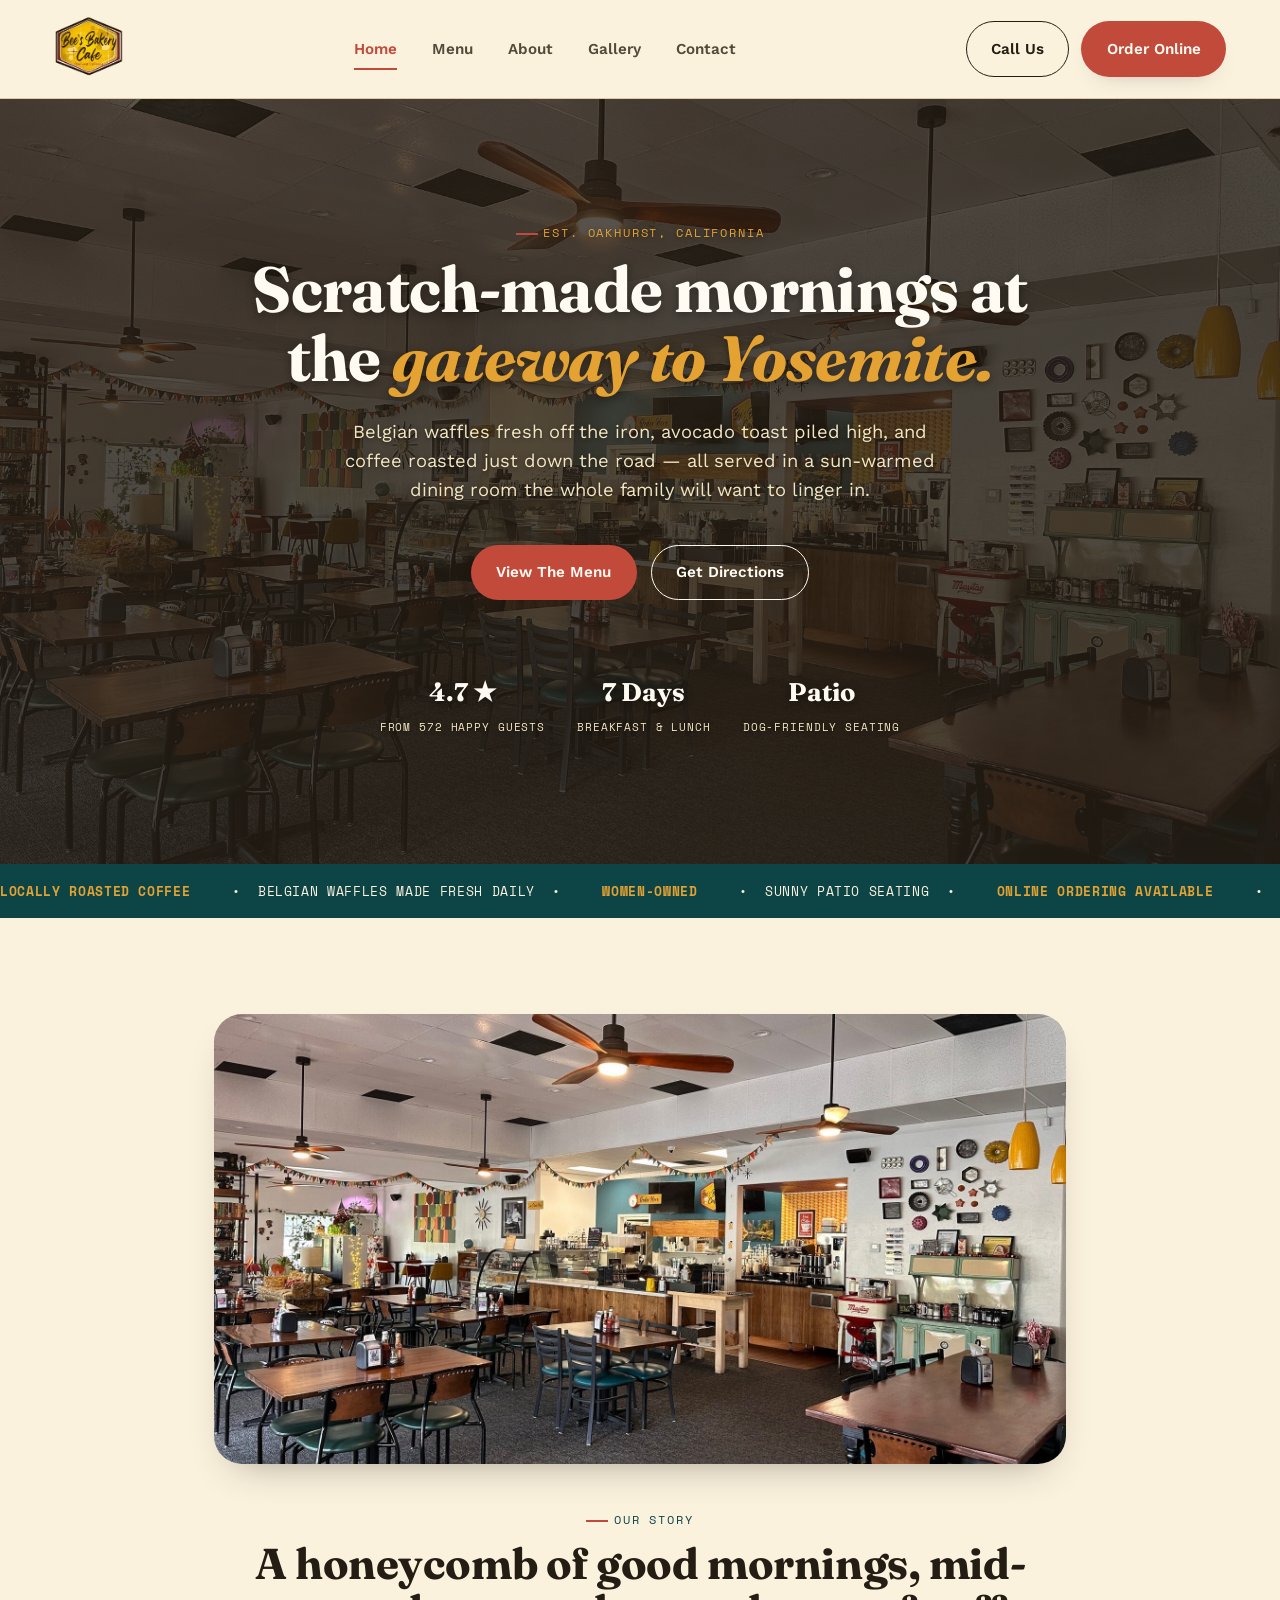
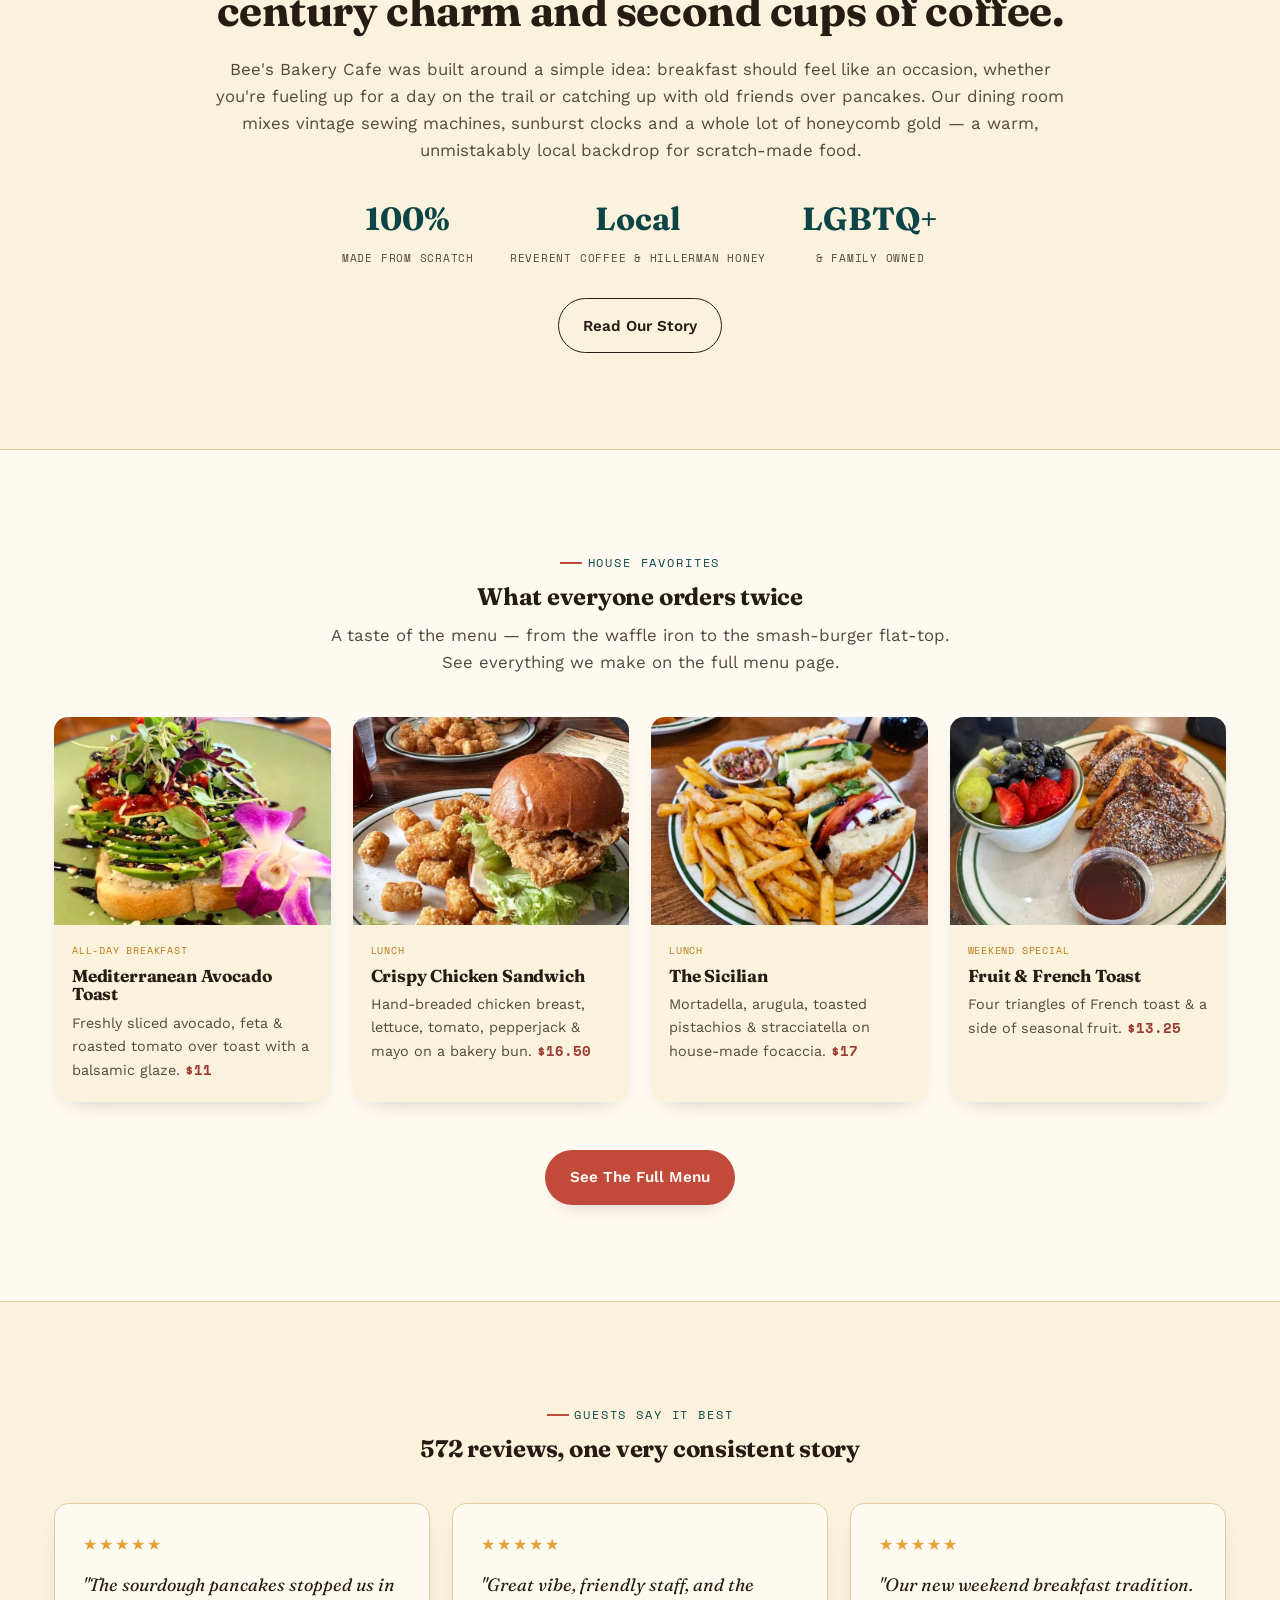
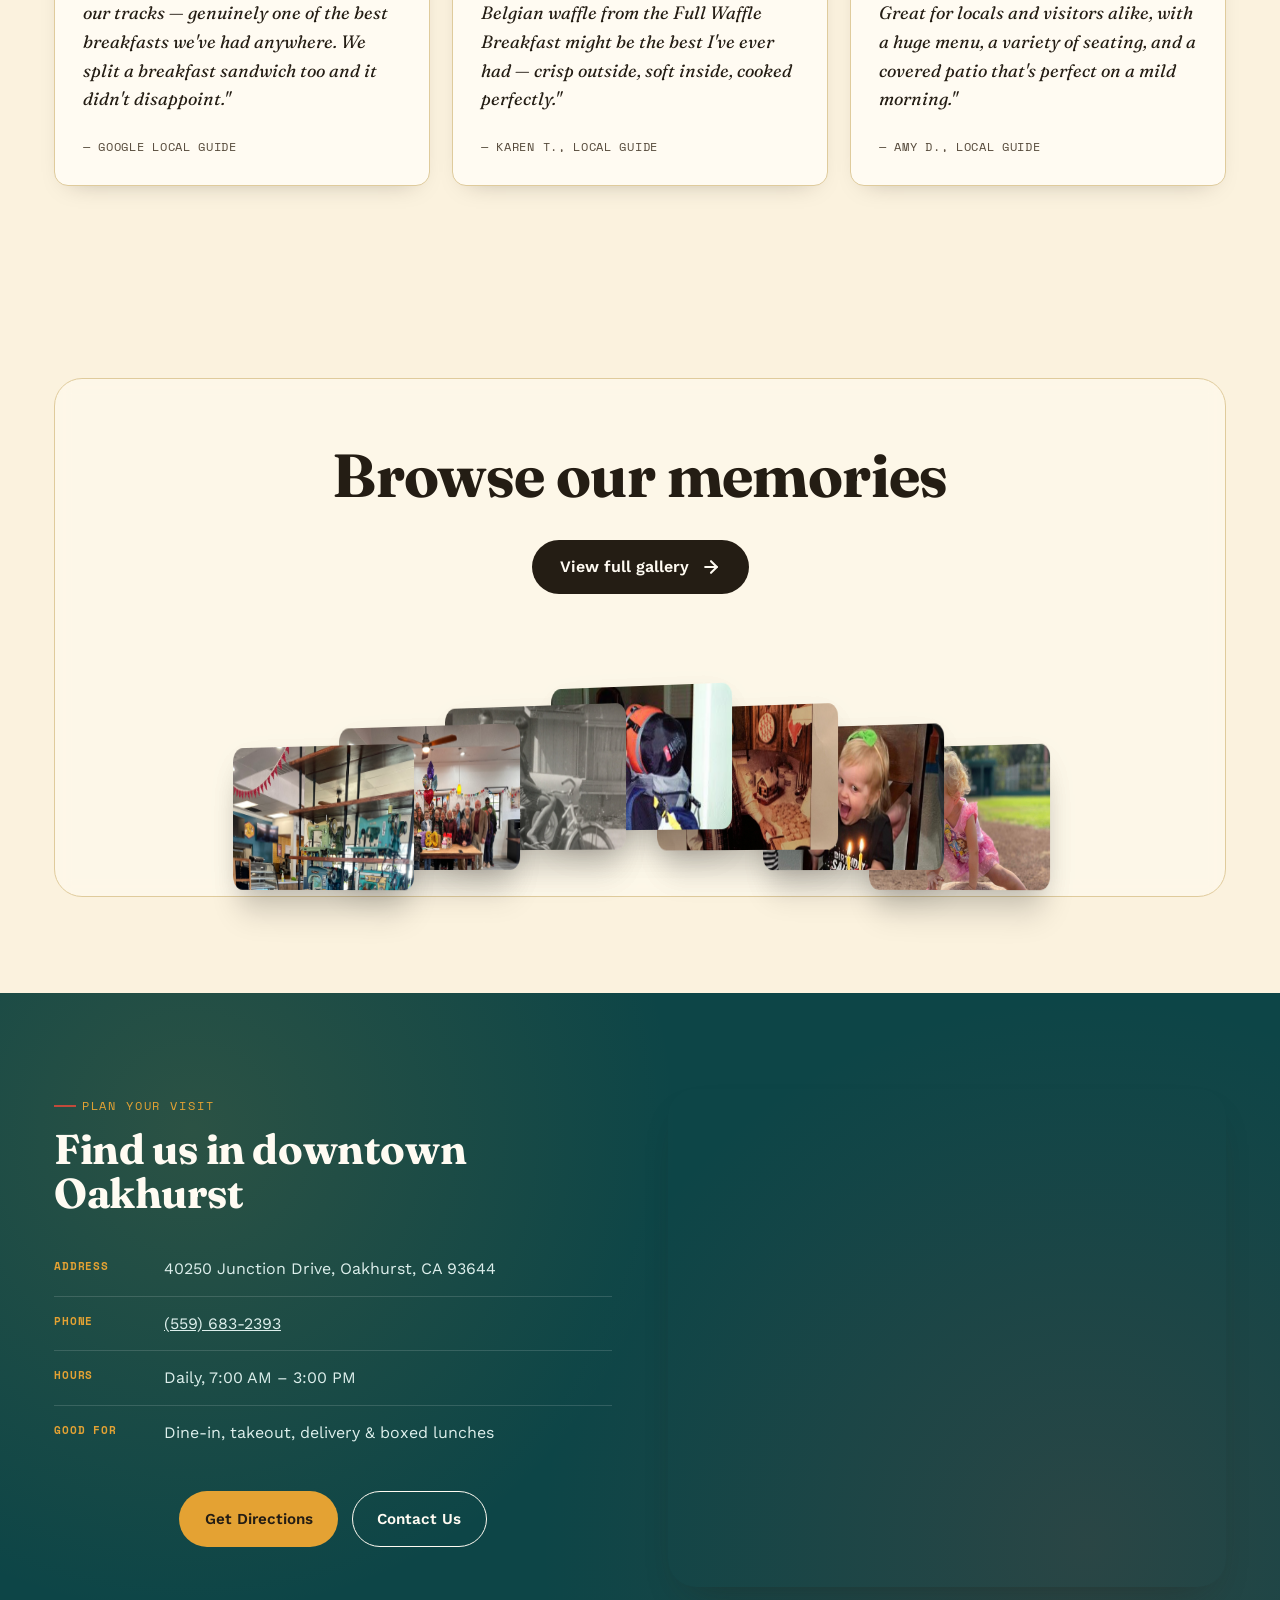
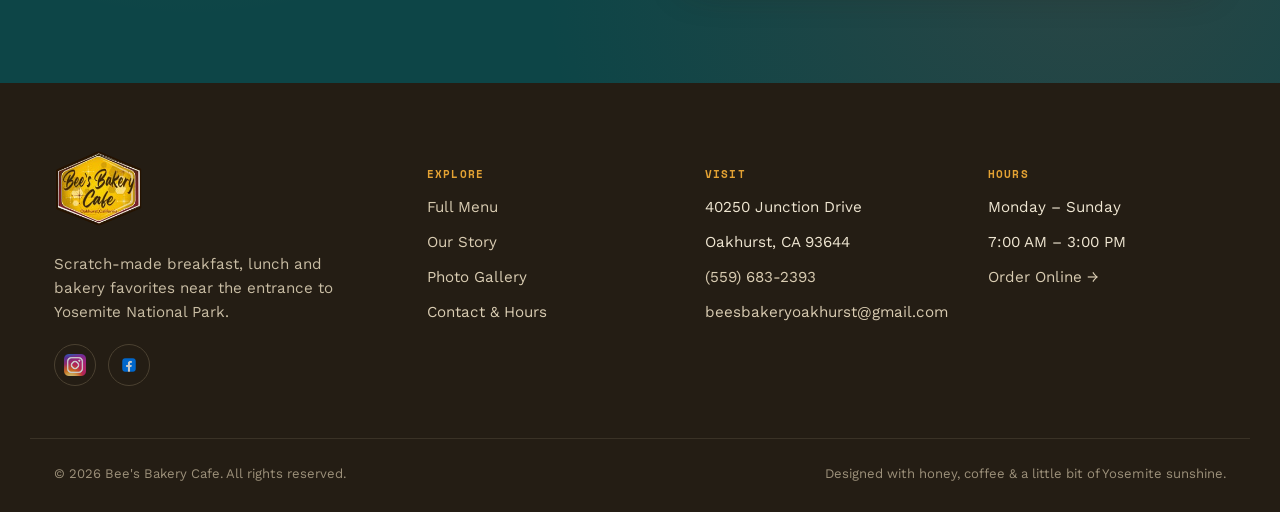
==== commit aee61b3e: "new" ====
--- a/index.html
+++ b/index.html
@@ -3,30 +3,29 @@
 <head>
 <meta charset="UTF-8">
 <meta name="viewport" content="width=device-width, initial-scale=1.0">
-<title>Bee's Bakery Cafe | Scratch-Made Breakfast &amp; Lunch in Oakhurst, CA</title>
+<title>Bee's Bakery Cafe | Scratch-Made Breakfast & Lunch in Oakhurst, CA</title>
 <meta name="description" content="Bee's Bakery Cafe is Oakhurst's favorite all-day breakfast & lunch spot near Yosemite. Belgian waffles, avocado toast, smashed burgers, local coffee & a sunny patio. Open daily.">
 <link rel="canonical" href="https://www.beesbakerycafe.com/">
 <meta property="og:title" content="Bee's Bakery Cafe | Oakhurst, CA">
 <meta property="og:description" content="Scratch-made breakfast, lunch & bakery favorites at the gateway to Yosemite. View the menu, get directions, and order online.">
 <meta property="og:type" content="restaurant.menu">
-<meta property="og:url" content="https://www.beesbakerycafe.com/">
 <meta property="og:image" content="images/avocado-toast.jpg">
-<meta name="twitter:card" content="summary_large_image">
 <meta name="theme-color" content="#17676A">
+<meta name="google" content="notranslate">
 <link rel="icon" type="image/png" href="images/logo bee's.png">
 
 <link rel="preconnect" href="https://fonts.googleapis.com">
 <link rel="preconnect" href="https://fonts.gstatic.com" crossorigin>
 <link href="https://fonts.googleapis.com/css2?family=Fraunces:ital,opsz,wght@0,9..144,400..800;1,9..144,500..700&family=Work+Sans:wght@400;500;600;700&family=Space+Mono:wght@400;700&display=swap" rel="stylesheet">
-<link rel="stylesheet" href="css/style.css">
-
+
+<!-- Structured Data -->
 <script type="application/ld+json">
 {
   "@context": "https://schema.org",
   "@type": "CafeOrCoffeeShop",
   "name": "Bee's Bakery Cafe",
   "image": "images/avocado-toast.jpg",
-  "@id": "https://www.beesbakerycafe.com/",
+  "@id": "https://www.beesbakerycafe.com/",a
   "url": "https://www.beesbakerycafe.com/",
   "telephone": "+1-559-683-2393",
   "priceRange": "$10-$20",
@@ -47,6 +46,432 @@
   "sameAs": ["https://www.instagram.com/beesbakerycafe", "https://facebook.com/profile/php"]
 }
 </script>
+
+<style>
+  /* ============================================================
+     BEE'S BAKERY CAFE — Design tokens & Base Styles
+     ============================================================ */
+  :root {
+    --cream:      #FBF2DE;
+    --cream-2:    #F3E5C0;
+    --paper:      #FFFBF2;
+    --ink:        #241D14;
+    --ink-soft:   #55493A;
+    --teal:       #17676A;
+    --teal-deep:  #0D4547;
+    --teal-tint:  #E4F0EE;
+    --honey:      #E4A233;
+    --honey-deep: #B97C1A;
+    --coral:      #C24A3B;
+    --coral-deep: #9B3A2E;
+    --line:       #DFCB9C;
+
+    --font-display: "Fraunces", "Iowan Old Style", Georgia, serif;
+    --font-body: "Work Sans", -apple-system, BlinkMacSystemFont, "Segoe UI", sans-serif;
+    --font-mono: "Space Mono", "SFMono-Regular", Menlo, monospace;
+
+    --radius-sm: 6px;
+    --radius-md: 14px;
+    --radius-lg: 28px;
+    --shadow-card: 0 18px 40px -22px rgba(36,29,20,.45);
+    --shadow-soft: 0 10px 24px -16px rgba(36,29,20,.35);
+
+    --maxw: 1220px;
+  }
+
+  *, *::before, *::after { box-sizing: border-box; }
+  html { scroll-behavior: smooth; }
+  body {
+    margin: 0;
+    background: var(--cream);
+    color: var(--ink);
+    font-family: var(--font-body);
+    font-size: 16px;
+    line-height: 1.6;
+    -webkit-font-smoothing: antialiased;
+    overflow-x: hidden;
+  }
+  img { max-width: 100%; display: block; }
+  a { color: inherit; text-decoration: none; }
+  ul { margin: 0; padding: 0; list-style: none; }
+  h1, h2, h3, h4 {
+    font-family: var(--font-display);
+    font-weight: 700;
+    line-height: 1.08;
+    margin: 0 0 .5em;
+    color: var(--ink);
+    letter-spacing: -.01em;
+  }
+  p { margin: 0 0 1em; }
+  
+  .container {
+    max-width: var(--maxw);
+    margin: 0 auto;
+    padding: 0 24px;
+  }
+
+  /* ---------- Utilities ---------- */
+  .eyebrow {
+    font-family: var(--font-mono);
+    font-size: .72rem;
+    letter-spacing: .16em;
+    text-transform: uppercase;
+    color: var(--teal-deep);
+    display: inline-flex;
+    align-items: center;
+    gap: .5em;
+    margin-bottom: 1em;
+  }
+  .eyebrow::before {
+    content: "";
+    width: 22px; height: 2px;
+    background: var(--coral);
+    display: inline-block;
+  }
+  .eyebrow.on-dark { color: var(--honey); }
+  
+  .btn {
+    display: inline-flex;
+    align-items: center;
+    justify-content: center;
+    gap: .5em;
+    font-family: var(--font-body);
+    font-weight: 600;
+    font-size: .95rem;
+    padding: .95em 1.6em;
+    border-radius: 100px;
+    border: 1.5px solid transparent;
+    cursor: pointer;
+    transition: transform .18s ease, box-shadow .18s ease, background .18s ease, color .18s ease;
+    white-space: nowrap;
+  }
+  .btn:hover { transform: translateY(-2px); }
+  .btn-primary { background: var(--coral); color: var(--paper); box-shadow: var(--shadow-soft); }
+  .btn-primary:hover { background: var(--coral-deep); }
+  .btn-ghost { background: transparent; border-color: currentColor; color: var(--ink); }
+  .btn-ghost:hover { background: var(--ink); color: var(--paper); }
+  .btn-ghost.on-dark { color: var(--paper); }
+  .btn-ghost.on-dark:hover { background: var(--paper); color: var(--teal-deep); }
+  .btn-honey { background: var(--honey); color: var(--ink); }
+  .btn-honey:hover { background: var(--honey-deep); color: var(--paper); }
+
+  .section-head { max-width: 640px; margin-bottom: 2.6rem; }
+  .section-head.center { margin-left: auto; margin-right: auto; text-align: center; }
+  .section-head p { color: var(--ink-soft); font-size: 1.05rem; }
+
+  /* ---------- Header ---------- */
+  .site-header {
+    position: sticky; top: 0; z-index: 100;
+    background: rgba(251,242,222,.92);
+    backdrop-filter: blur(10px);
+    border-bottom: 1px solid var(--line);
+  }
+  .header-inner {
+    display: flex; align-items: center; justify-content: space-between;
+    padding: 14px 24px;
+    max-width: var(--maxw); margin: 0 auto;
+  }
+  .brand-logo { height: 70px; width: auto; display: block; }
+  
+  .main-nav { display: flex; align-items: center; gap: 2.2em; }
+  .main-nav a {
+    font-size: .95rem; font-weight: 600; color: var(--ink-soft);
+    position: relative; padding: .2em 0; transition: color 0.2s ease;
+  }
+  .main-nav a:hover, .main-nav a.active { color: var(--coral); }
+  .main-nav a.active::after {
+    content: ""; position: absolute; left: 0; right: 0; bottom: -6px; height: 2px; background: var(--coral);
+  }
+  .header-cta { display: flex; align-items: center; gap: 12px; }
+
+  .nav-toggle {
+    display: none; background: none; border: none; cursor: pointer; padding: 6px;
+    flex-direction: column; gap: 5px; z-index: 101;
+  }
+  .nav-toggle span { 
+    width: 24px; height: 2px; background: var(--ink); display: block; 
+    transition: transform 0.3s ease, opacity 0.3s ease;
+  }
+  
+  /* Mobile Menu Styles */
+  @media (max-width: 900px) {
+    .main-nav {
+      position: fixed; 
+      inset: 0; 
+      top: 98px; 
+      width: 100vw; 
+      height: calc(100vh - 98px); /* Fallback para navegadores antigos */
+      height: calc(100dvh - 98px); /* Altura dinâmica real da tela do celular */
+      background: var(--cream);
+      display: flex;
+      flex-direction: column; 
+      align-items: center; 
+      justify-content: flex-start;
+      padding: 4rem 1.6rem;
+      gap: 2.5rem; 
+      transform: translateX(100%); 
+      transition: transform .4s cubic-bezier(0.4, 0, 0.2, 1), opacity .3s ease;
+      overflow-y: auto; 
+      border-top: 1px solid var(--line);
+      z-index: 100;
+      opacity: 0;
+      visibility: hidden;
+    }
+    .main-nav.open { 
+      transform: translateX(0); 
+      opacity: 1;
+      visibility: visible;
+    }
+    .main-nav a { 
+      font-size: 1.8rem; 
+      width: 100%;
+      text-align: center;
+      display: block;
+    }
+    .nav-toggle { display: flex; }
+    .header-cta .btn-ghost { display: none; }
+    
+    /* Hamburger to X Animation */
+    .nav-toggle[aria-expanded="true"] span:nth-child(1) { transform: translateY(7px) rotate(45deg); }
+    .nav-toggle[aria-expanded="true"] span:nth-child(2) { opacity: 0; }
+    .nav-toggle[aria-expanded="true"] span:nth-child(3) { transform: translateY(-7px) rotate(-45deg); }
+  }
+
+  /* ---------- Hero ---------- */
+  .hero {
+    padding: 120px 24px;
+    overflow: hidden;
+    text-align: center;
+    min-height: 85vh;
+    display: flex;
+    align-items: center;
+    justify-content: center;
+    /* Imagem otimizada de fundo */
+    background: linear-gradient(rgba(36,29,20,0.75), rgba(36,29,20,0.85)), url('images/gallery1.jpg') center/cover no-repeat;
+  }
+  .hero-inner {
+    display: flex; flex-direction: column; align-items: center; max-width: 850px;
+  }
+  .hero h1 {
+    font-size: clamp(2.5rem, 5vw, 4rem);
+    color: var(--paper);
+    text-shadow: 0 2px 10px rgba(0,0,0,0.4);
+    margin-bottom: 1.5rem;
+  }
+  .hero h1 em { color: var(--honey); font-style: italic; }
+  .hero-lede { 
+    font-size: 1.15rem; color: var(--cream-2); max-width: 55ch; 
+    margin: 0 auto; text-shadow: 0 1px 4px rgba(0,0,0,0.5); 
+  }
+  .hero .eyebrow { justify-content: center; color: var(--honey); text-shadow: 0 1px 4px rgba(0,0,0,0.5); }
+  .hero-ctas { display: flex; gap: 14px; flex-wrap: wrap; margin: 2.5rem 0; justify-content: center; }
+  .hero-stats { display: flex; gap: 32px; margin-top: 2rem; flex-wrap: wrap; justify-content: center; }
+  .hero-stat b { display: block; font-family: var(--font-display); font-size: 1.6rem; color: var(--paper); text-shadow: 0 2px 8px rgba(0,0,0,0.5); }
+  .hero-stat span { font-family: var(--font-mono); font-size: .68rem; letter-spacing: .08em; text-transform: uppercase; color: var(--cream-2); text-shadow: 0 1px 4px rgba(0,0,0,0.5); }
+
+  /* ---------- Marquee Strip ---------- */
+  .strip {
+    background: var(--teal-deep);
+    color: var(--cream);
+    overflow: hidden;
+    padding: 14px 0;
+    white-space: nowrap;
+  }
+  .strip-track {
+    display: inline-flex; gap: 2.5em;
+    animation: scroll 32s linear infinite;
+    font-family: var(--font-mono); font-size: .82rem; letter-spacing: .05em; text-transform: uppercase;
+  }
+  .strip-track span { display: inline-flex; align-items: center; gap: 2.5em; }
+  .strip-track b { color: var(--honey); }
+  @keyframes scroll { from { transform: translateX(0); } to { transform: translateX(-50%); } }
+
+  /* ---------- Generic Pad ---------- */
+  .pad { padding: 96px 0; }
+
+  /* ---------- About Split Section ---------- */
+  .split .container {
+    max-width: 900px; margin: 0 auto;
+    display: flex; flex-direction: column; align-items: center; text-align: center; gap: 2.5rem;
+  }
+  .split-media { width: 100%; }
+  .split-media img { 
+    border-radius: var(--radius-lg); box-shadow: var(--shadow-card); 
+    width: 100%; max-height: 450px; object-fit: cover; 
+  }
+  .split-copy h2 { font-size: clamp(2rem, 3.4vw, 2.7rem); }
+  .split-copy p { color: var(--ink-soft); font-size: 1.05rem; }
+  .stat-row { display: flex; gap: 36px; margin: 1.8rem 0; flex-wrap: wrap; justify-content: center; }
+  .stat-row div b { font-family: var(--font-display); font-size: 2rem; color: var(--teal-deep); display: block; }
+  .stat-row div span { font-family: var(--font-mono); font-size: .68rem; text-transform: uppercase; letter-spacing: .07em; color: var(--ink-soft); }
+
+  /* ---------- Menu Highlights ---------- */
+  .section-tinted { 
+    background: var(--paper); border-top: 1px solid var(--line); 
+    border-bottom: 1px solid var(--line); padding: 96px 0; 
+  }
+  .card-grid { display: grid; grid-template-columns: repeat(4, 1fr); gap: 22px; }
+  .dish-card {
+    background: var(--cream); border-radius: var(--radius-md); overflow: hidden;
+    box-shadow: var(--shadow-soft); transition: transform .2s ease, box-shadow .2s ease;
+    display: flex; flex-direction: column;
+  }
+  .dish-card:hover { transform: translateY(-6px); box-shadow: var(--shadow-card); }
+  .dish-card .thumb { aspect-ratio: 4/3; overflow: hidden; }
+  .dish-card .thumb img { width: 100%; height: 100%; object-fit: cover; transition: transform 0.4s ease; }
+  .dish-card:hover .thumb img { transform: scale(1.05); }
+  .dish-card .body { padding: 18px 18px 20px; flex: 1; display: flex; flex-direction: column; }
+  .dish-card .row { display: flex; justify-content: space-between; align-items: baseline; gap: 10px; margin-bottom: 0.5rem; }
+  .dish-card h4 { font-size: 1.08rem; margin: 0; }
+  .dish-card .price { font-family: var(--font-mono); color: var(--coral-deep); font-weight: 700; }
+  .dish-card p { color: var(--ink-soft); font-size: .9rem; margin: 0; flex: 1; }
+  .dish-tag { font-family: var(--font-mono); font-size: .62rem; letter-spacing: .08em; text-transform: uppercase; color: var(--honey-deep); margin-bottom: 0.5rem; display: block; }
+  
+  @media (max-width: 1000px) { .card-grid { grid-template-columns: repeat(2, 1fr); } }
+  @media (max-width: 560px) { .card-grid { grid-template-columns: 1fr; } }
+  .center-cta { text-align: center; margin-top: 3rem; }
+
+  /* ---------- Testimonials ---------- */
+  .testi-grid { display: grid; grid-template-columns: repeat(3, 1fr); gap: 22px; }
+  .testi-card {
+    background: var(--paper); border: 1px solid var(--line); border-radius: var(--radius-md);
+    padding: 28px; box-shadow: var(--shadow-soft); display: flex; flex-direction: column; justify-content: space-between;
+  }
+  .testi-card .stars { color: var(--honey); letter-spacing: 2px; margin-bottom: .8em; display: block; }
+  .testi-card p { font-family: var(--font-display); font-size: 1.12rem; color: var(--ink); font-style: italic; margin-bottom: 1.5rem; }
+  .testi-name { font-family: var(--font-mono); font-size: .72rem; text-transform: uppercase; letter-spacing: .06em; color: var(--ink-soft); }
+  @media (max-width: 900px) { .testi-grid { grid-template-columns: 1fr; } }
+
+  /* ============================================================
+     DYNAMIC 3D PORTFOLIO GALLERY (Vanilla JS + CSS Integration)
+     ============================================================ */
+  .pg-section { padding: 96px 0; background: var(--cream); overflow: hidden; }
+  .pg-container {
+    background: rgba(255, 251, 242, 0.5);
+    backdrop-filter: blur(8px);
+    border-radius: var(--radius-lg);
+    border: 1px solid var(--line);
+    max-width: 1280px;
+    margin: 0 auto;
+    position: relative;
+  }
+  .pg-header {
+    text-align: center; padding: 64px 32px 32px; position: relative; z-index: 10;
+  }
+  .pg-header h2 { font-size: clamp(2.2rem, 5vw, 3.8rem); margin-bottom: 2rem; }
+  .pg-btn {
+    display: inline-flex; align-items: center; gap: 12px;
+    background: var(--ink); color: var(--paper);
+    padding: 14px 28px; border-radius: 100px;
+    font-weight: 600; font-family: var(--font-body);
+    transition: background 0.2s ease; margin-bottom: 20px;
+  }
+  .pg-btn svg { width: 20px; height: 20px; transition: transform 0.2s ease; }
+  .pg-btn:hover { background: var(--ink-soft); }
+  .pg-btn:hover svg { transform: translateX(4px); }
+
+  /* Desktop 3D Interactive Track */
+  .pg-desktop {
+    display: none; position: relative;
+    height: 400px; margin-bottom: -150px; 
+    overflow: visible; /* To allow pop-out effect */
+  }
+  .pg-track {
+    display: flex; align-items: flex-end; justify-content: center;
+    padding-bottom: 32px; padding-top: 160px;
+    position: relative;
+  }
+  .pg-card {
+    position: relative;
+    width: clamp(220px, 20vw, 320px); /* Slightly responsive cards */
+    aspect-ratio: 16/9;
+    border-radius: var(--radius-md);
+    overflow: hidden;
+    margin-left: -150px; /* Overlap effect */
+    cursor: pointer;
+    box-shadow: 0 20px 40px -10px rgba(0,0,0,0.3);
+    /* Transform managed by JavaScript for smooth interaction */
+    transition: transform 0.3s cubic-bezier(0.25, 0.1, 0.25, 1), z-index 0s;
+  }
+  .pg-card:first-child { margin-left: 0; }
+  .pg-card img {
+    width: 100%; height: 100%; object-fit: cover; object-position: left top;
+    transition: transform 0.4s ease;
+  }
+  
+  /* Mobile Infinite Marquee Track */
+  .pg-mobile { display: block; position: relative; padding-bottom: 40px; overflow: hidden; }
+  .pg-marquee-wrapper { display: flex; gap: 1rem; padding: 0.5rem; width: max-content; }
+  .pg-marquee-track {
+    display: flex; gap: 1rem; flex-shrink: 0;
+    animation: marquee 35s linear infinite;
+  }
+  .pg-marquee-wrapper:hover .pg-marquee-track { animation-play-state: paused; }
+  @keyframes marquee {
+    from { transform: translateX(0); }
+    to { transform: translateX(calc(-100% - 1rem)); }
+  }
+  .pg-marquee-item {
+    width: 260px; aspect-ratio: 16/9; border-radius: var(--radius-md);
+    overflow: hidden; flex-shrink: 0; cursor: pointer;
+    box-shadow: 0 10px 20px -5px rgba(0,0,0,0.15);
+    transition: transform 0.3s ease;
+  }
+  .pg-marquee-item:hover { transform: scale(1.03); }
+  .pg-marquee-item img { width: 100%; height: 100%; object-fit: cover; object-position: center; }
+
+  @media (min-width: 768px) {
+    .pg-desktop { display: block; }
+    .pg-mobile { display: none; }
+  }
+
+  /* ---------- Visit / Location ---------- */
+  .visit {
+    background: var(--teal-deep); color: var(--cream);
+    padding: 96px 0; position: relative; overflow: hidden;
+  }
+  .visit::before {
+    content: ""; position: absolute; inset: 0;
+    background-image:
+      radial-gradient(circle at 15% 20%, rgba(228,162,51,.14), transparent 40%),
+      radial-gradient(circle at 85% 80%, rgba(194,74,59,.16), transparent 45%);
+    pointer-events: none;
+  }
+  .visit-inner { display: grid; grid-template-columns: 1fr 1fr; gap: 56px; position: relative; align-items: center; }
+  .visit h2 { color: var(--paper); font-size: clamp(2rem, 3.4vw, 2.6rem); }
+  .visit-list { margin-top: 1.6rem; }
+  .visit-list li { display: flex; gap: 14px; padding: 14px 0; border-top: 1px solid rgba(255,255,255,.14); align-items: flex-start; }
+  .visit-list li:first-child { border-top: none; }
+  .visit-list b { font-family: var(--font-mono); font-size: .68rem; text-transform: uppercase; letter-spacing: .08em; color: var(--honey); width: 96px; flex: none; padding-top: .2em; }
+  .visit-list span { color: #DDEFEC; }
+  .map-frame { border-radius: var(--radius-lg); overflow: hidden; box-shadow: var(--shadow-card); border: 0; height: 100%; min-height: 400px; }
+  .map-frame iframe { width: 100%; height: 100%; border: 0; display: block; }
+  @media (max-width: 900px) { .visit-inner { grid-template-columns: 1fr; } .map-frame { min-height: 300px; } }
+
+  /* ---------- Footer ---------- */
+  .site-footer { background: var(--ink); color: #EFE6D2; padding: 64px 0 28px; }
+  .footer-grid { display: grid; grid-template-columns: 1.4fr 1fr 1fr 1fr; gap: 40px; }
+  .footer-brand p { color: #C9BDA4; max-width: 32ch; font-size: 0.95rem; }
+  .footer-col h5 { font-family: var(--font-mono); font-size: .7rem; text-transform: uppercase; letter-spacing: .1em; color: var(--honey); margin-bottom: 1.1em; }
+  .footer-col li { margin-bottom: .7em; font-size: 0.95rem; }
+  .footer-col a { color: #D9CCB2; transition: color 0.2s ease; }
+  .footer-col a:hover { color: var(--honey); }
+  .social-icon { width: 22px; height: 22px; object-fit: contain; display: block; filter: brightness(0.8); transition: filter 0.2s ease; }
+  .footer-social { display: flex; gap: 12px; margin-top: 1.2em; }
+  .footer-social a {
+    width: 42px; height: 42px; border-radius: 50%; border: 1px solid #4B4131;
+    display: flex; align-items: center; justify-content: center; transition: all 0.2s ease;
+  }
+  .footer-social a:hover { border-color: var(--honey); }
+  .footer-social a:hover .social-icon { filter: brightness(1); }
+  .footer-bottom {
+    margin-top: 52px; padding-top: 24px; border-top: 1px solid #3A3226;
+    display: flex; justify-content: space-between; flex-wrap: wrap; gap: 10px;
+    font-size: .82rem; color: #9C907A;
+  }
+  @media (max-width: 900px) { .footer-grid { grid-template-columns: 1fr 1fr; } }
+  @media (max-width: 560px) { .footer-grid { grid-template-columns: 1fr; } }
+</style>
 </head>
 <body>
 
@@ -65,7 +490,7 @@
     <div class="header-cta">
       <a href="tel:+15596832393" class="btn btn-ghost">Call Us</a>
       <a href="https://order.toasttab.com/online/bees-bakery-cafe" target="_blank" rel="noopener" class="btn btn-primary">Order Online</a>
-      <button class="nav-toggle" aria-label="Toggle menu" aria-expanded="false">
+      <button class="nav-toggle" id="mobile-menu-btn" aria-label="Toggle menu" aria-expanded="false">
         <span></span><span></span><span></span>
       </button>
     </div>
@@ -73,27 +498,27 @@
 </header>
 
 <main>
-
   <!-- HERO -->
-  <section class="hero" style="background: linear-gradient(rgba(20, 16, 10, 0.75), rgba(20, 16, 10, 0.85)), url('images/patio.jpg') center/cover no-repeat;">
+  <section class="hero">
     <div class="container hero-inner">
       <span class="eyebrow on-dark">Est. Oakhurst, California</span>
       <h1>Scratch-made mornings at the <em>gateway to Yosemite.</em></h1>
-      <p class="hero-lede">Belgian waffles fresh off the iron, avocado toast piled high, and coffee roasted just down the road — all served in a sun-warmed dining room the whole family (and your hiking crew) will want to linger in.</p>
-
+      <p class="hero-lede">Belgian waffles fresh off the iron, avocado toast piled high, and coffee roasted just down the road — all served in a sun-warmed dining room the whole family will want to linger in.</p>
+      
       <div class="hero-ctas">
-        <a href="menu.html" class="btn btn-honey">View The Menu</a>
+        <a href="menu.html" class="btn btn-primary">View The Menu</a>
         <a href="contact.html#map" class="btn btn-ghost on-dark">Get Directions</a>
       </div>
-
+      
       <div class="hero-stats">
-        <div class="hero-stat"><b>4.7 ★</b><span>572 Google reviews</span></div>
+        <div class="hero-stat"><b>4.7 ★</b><span>from 572 happy guests</span></div>
         <div class="hero-stat"><b>7 Days</b><span>Breakfast &amp; lunch</span></div>
         <div class="hero-stat"><b>Patio</b><span>Dog-friendly seating</span></div>
       </div>
     </div>
   </section>
 
+  <!-- MARQUEE STRIP -->
   <div class="strip" aria-hidden="true">
     <div class="strip-track">
       <span><b>Locally Roasted Coffee</b> &nbsp;•&nbsp; Belgian Waffles Made Fresh Daily &nbsp;•&nbsp; <b>Women-Owned</b> &nbsp;•&nbsp; Sunny Patio Seating &nbsp;•&nbsp; <b>Online Ordering Available</b> &nbsp;•&nbsp; Minutes from Yosemite</span>
@@ -102,7 +527,7 @@
   </div>
 
   <!-- ABOUT TEASER -->
-  <section class="split reveal">
+  <section class="pad split">
     <div class="container">
       <div class="split-media">
         <img src="images/dining-room.jpg" alt="Retro mid-century dining room at Bee's Bakery Cafe with wood tables, teal walls and string lighting" loading="lazy">
@@ -114,7 +539,7 @@
         <div class="stat-row">
           <div><b>100%</b><span>Made from scratch</span></div>
           <div><b>Local</b><span>Reverent Coffee &amp; Hillerman Honey</span></div>
-          <div><b>LGBTQ+</b><span>&amp; family owned, welcoming to all</span></div>
+          <div><b>LGBTQ+</b><span>&amp; family owned</span></div>
         </div>
         <a href="about.html" class="btn btn-ghost">Read Our Story</a>
       </div>
@@ -122,38 +547,46 @@
   </section>
 
   <!-- MENU HIGHLIGHTS -->
-  <section class="section-tinted reveal">
+  <section class="section-tinted">
     <div class="container">
       <div class="section-head center">
-        <span class="eyebrow" style="justify-content:center">House Favorites</span>
+        <span class="eyebrow">House Favorites</span>
         <h2>What everyone orders twice</h2>
         <p>A taste of the menu — from the waffle iron to the smash-burger flat-top. See everything we make on the full menu page.</p>
       </div>
-      <div class="card-grid reveal-group">
-        <div class="dish-card reveal-item">
+      <div class="card-grid">
+        <article class="dish-card">
           <div class="thumb"><img src="images/avocado-toast.jpg" alt="Avocado toast with feta, roasted red pepper and microgreens" loading="lazy"></div>
           <div class="body">
             <span class="dish-tag">All-Day Breakfast</span>
             <div class="row"><h4>Mediterranean Avocado Toast</h4></div>
             <p>Freshly sliced avocado, feta &amp; roasted tomato over toast with a balsamic glaze. <span class="price">$11</span></p>
           </div>
-        </div>
-        <div class="dish-card reveal-item">
+        </article>
+        <article class="dish-card">
           <div class="thumb"><img src="images/chicken-sandwich.jpg" alt="Crispy fried chicken sandwich with lettuce and cheese, served with tater tots" loading="lazy"></div>
           <div class="body">
             <span class="dish-tag">Lunch</span>
             <div class="row"><h4>Crispy Chicken Sandwich</h4></div>
             <p>Hand-breaded chicken breast, lettuce, tomato, pepperjack &amp; mayo on a bakery bun. <span class="price">$16.50</span></p>
           </div>
-        </div>
-        <div class="dish-card reveal-item">
+        </article>
+        <article class="dish-card">
           <div class="thumb"><img src="images/caprese-sandwich.jpg" alt="The Sicilian sandwich with mortadella, arugula and stracciatella cheese, served with seasoned fries" loading="lazy"></div>
           <div class="body">
             <span class="dish-tag">Lunch</span>
             <div class="row"><h4>The Sicilian</h4></div>
             <p>Mortadella, arugula, toasted pistachios &amp; stracciatella on house-made focaccia. <span class="price">$17</span></p>
           </div>
-        </div>
+        </article>
+        <article class="dish-card">
+          <div class="thumb"><img src="images/gallery1.jpeg" alt="Bright covered patio seating area at Bee's Bakery Cafe with string lights" loading="lazy"></div>
+          <div class="body">
+            <span class="dish-tag">Weekend Special</span>
+            <div class="row"><h4>Fruit & French Toast</h4></div>
+            <p>Four triangles of French toast &amp; a side of seasonal fruit. <span class="price">$13.25</span></p>
+          </div>
+        </article>
       </div>
       <div class="center-cta">
         <a href="menu.html" class="btn btn-primary">See The Full Menu</a>
@@ -162,62 +595,68 @@
   </section>
 
   <!-- TESTIMONIALS -->
-  <section class="pad reveal">
+  <section class="pad">
     <div class="container">
       <div class="section-head center">
-        <span class="eyebrow" style="justify-content:center">Guests Say It Best</span>
+        <span class="eyebrow">Guests Say It Best</span>
         <h2>572 reviews, one very consistent story</h2>
       </div>
-      <div class="testi-grid reveal-group">
-        <div class="testi-card reveal-item">
-          <span class="stars">★★★★★</span>
-          <p>"The sourdough pancakes stopped us in our tracks — genuinely one of the best breakfasts we've had anywhere. We split a breakfast sandwich too and it didn't disappoint."</p>
+      <div class="testi-grid">
+        <div class="testi-card">
+          <div>
+            <span class="stars" aria-label="5 out of 5 stars">★★★★★</span>
+            <p>"The sourdough pancakes stopped us in our tracks — genuinely one of the best breakfasts we've had anywhere. We split a breakfast sandwich too and it didn't disappoint."</p>
+          </div>
           <div class="testi-name">— Google Local Guide</div>
         </div>
-        <div class="testi-card reveal-item">
-          <span class="stars">★★★★★</span>
-          <p>"Great vibe, friendly staff, and the Belgian waffle from the Full Waffle Breakfast might be the best I've ever had — crisp outside, soft inside, cooked perfectly."</p>
+        <div class="testi-card">
+          <div>
+            <span class="stars" aria-label="5 out of 5 stars">★★★★★</span>
+            <p>"Great vibe, friendly staff, and the Belgian waffle from the Full Waffle Breakfast might be the best I've ever had — crisp outside, soft inside, cooked perfectly."</p>
+          </div>
           <div class="testi-name">— Karen T., Local Guide</div>
         </div>
-        <div class="testi-card reveal-item">
-          <span class="stars">★★★★★</span>
-          <p>"Our new weekend breakfast tradition. Great for locals and visitors alike, with a huge menu, a variety of seating, and a covered patio that's perfect on a mild morning."</p>
+        <div class="testi-card">
+          <div>
+            <span class="stars" aria-label="5 out of 5 stars">★★★★★</span>
+            <p>"Our new weekend breakfast tradition. Great for locals and visitors alike, with a huge menu, a variety of seating, and a covered patio that's perfect on a mild morning."</p>
+          </div>
           <div class="testi-name">— Amy D., Local Guide</div>
         </div>
       </div>
     </div>
   </section>
 
-  <!-- PORTFOLIO GALLERY (3D stacked cards, pure CSS/hover — no JS needed) -->
-  <section class="pg-section reveal" id="archives">
+  <!-- DYNAMIC PORTFOLIO GALLERY (Vanilla JS Port of React/Framer Motion) -->
+  <section class="pg-section" id="archives">
     <div class="container">
       <div class="pg-container">
-
+        
         <div class="pg-header">
           <h2>Browse our memories</h2>
-          <a href="gallery.html" class="pg-btn">
+          <a href="gallery.html" class="pg-btn" aria-label="View full gallery">
             <span>View full gallery</span>
-            <svg xmlns="http://www.w3.org/2000/svg" viewBox="0 0 24 24" fill="none" stroke="currentColor" stroke-width="2" stroke-linecap="round" stroke-linejoin="round">
-              <path d="M5 12h14"></path>
-              <path d="m12 5 7 7-7 7"></path>
+            <svg xmlns="http://www.w3.org/2000/svg" viewBox="0 0 24 24" fill="none" stroke="currentColor" stroke-width="2.5" stroke-linecap="round" stroke-linejoin="round">
+              <path d="M5 12h14"></path><path d="m12 5 7 7-7 7"></path>
             </svg>
           </a>
         </div>
 
-        <!-- Desktop 3D overlapping track -->
+        <!-- Desktop 3D Interactive Track (Controlled by Vanilla JS) -->
         <div class="pg-desktop">
-          <div class="pg-track">
-            <div class="pg-card" style="z-index: 7; --dist: 3;"><img src="images/gallery01.jpg" alt="Vintage sewing machines display" loading="lazy"></div>
-            <div class="pg-card" style="z-index: 6; --dist: 2;"><img src="images/gallery04.jpg" alt="80th birthday celebration at the cafe" loading="lazy"></div>
-            <div class="pg-card" style="z-index: 5; --dist: 1;"><img src="images/gallery07.jpg" alt="Vintage photo of siblings playing" loading="lazy"></div>
-            <div class="pg-card" style="z-index: 4; --dist: 0;"><img src="images/gallery10.jpeg" alt="Young girl ready for adventure" loading="lazy"></div>
-            <div class="pg-card" style="z-index: 3; --dist: 1;"><img src="images/gallery16.webp" alt="Baking memories at home" loading="lazy"></div>
-            <div class="pg-card" style="z-index: 2; --dist: 2;"><img src="images/gallery25.jpg" alt="Dinosaur volcano birthday cake" loading="lazy"></div>
-            <div class="pg-card" style="z-index: 1; --dist: 3;"><img src="images/gallery31.jpg" alt="Toddler girl focused on a baseball base" loading="lazy"></div>
+          <div class="pg-track" id="gallery-track">
+            <!-- Images are injected here via HTML, behavior via JS -->
+            <div class="pg-card"><img src="images/gallery01.jpg" alt="Vintage sewing machines display" loading="lazy"></div>
+            <div class="pg-card"><img src="images/gallery04.jpg" alt="80th birthday celebration at the cafe" loading="lazy"></div>
+            <div class="pg-card"><img src="images/gallery07.jpg" alt="Vintage photo of siblings playing" loading="lazy"></div>
+            <div class="pg-card"><img src="images/gallery10.jpeg" alt="Young girl ready for adventure" loading="lazy"></div>
+            <div class="pg-card"><img src="images/gallery16.webp" alt="Baking memories at home" loading="lazy"></div>
+            <div class="pg-card"><img src="images/gallery25.jpg" alt="Dinosaur volcano birthday cake" loading="lazy"></div>
+            <div class="pg-card"><img src="images/gallery31.jpg" alt="Toddler girl focused on a baseball base" loading="lazy"></div>
           </div>
         </div>
 
-        <!-- Mobile marquee -->
+        <!-- Mobile Marquee Track (Pure CSS) -->
         <div class="pg-mobile">
           <div class="pg-marquee-wrapper">
             <div class="pg-marquee-track">
@@ -229,14 +668,15 @@
               <div class="pg-marquee-item"><img src="images/gallery25.jpg" alt="Dinosaur volcano birthday cake" loading="lazy"></div>
               <div class="pg-marquee-item"><img src="images/gallery31.jpg" alt="Toddler girl focused on a baseball base" loading="lazy"></div>
             </div>
+            <!-- Duplicate tracks for seamless infinite scroll -->
             <div class="pg-marquee-track" aria-hidden="true">
-              <div class="pg-marquee-item"><img src="images/gallery01.jpg" alt="" loading="lazy"></div>
-              <div class="pg-marquee-item"><img src="images/gallery04.jpg" alt="" loading="lazy"></div>
-              <div class="pg-marquee-item"><img src="images/gallery07.jpg" alt="" loading="lazy"></div>
-              <div class="pg-marquee-item"><img src="images/gallery10.jpeg" alt="" loading="lazy"></div>
-              <div class="pg-marquee-item"><img src="images/gallery16.webp" alt="" loading="lazy"></div>
-              <div class="pg-marquee-item"><img src="images/gallery25.jpg" alt="" loading="lazy"></div>
-              <div class="pg-marquee-item"><img src="images/gallery31.jpg" alt="" loading="lazy"></div>
+              <div class="pg-marquee-item"><img src="images/gallery01.jpg" alt="Vintage sewing machines display" loading="lazy"></div>
+              <div class="pg-marquee-item"><img src="images/gallery04.jpg" alt="80th birthday celebration at the cafe" loading="lazy"></div>
+              <div class="pg-marquee-item"><img src="images/gallery07.jpg" alt="Vintage photo of siblings playing" loading="lazy"></div>
+              <div class="pg-marquee-item"><img src="images/gallery10.jpeg" alt="Young girl ready for adventure" loading="lazy"></div>
+              <div class="pg-marquee-item"><img src="images/gallery16.webp" alt="Baking memories at home" loading="lazy"></div>
+              <div class="pg-marquee-item"><img src="images/gallery25.jpg" alt="Dinosaur volcano birthday cake" loading="lazy"></div>
+              <div class="pg-marquee-item"><img src="images/gallery31.jpg" alt="Toddler girl focused on a baseball base" loading="lazy"></div>
             </div>
           </div>
         </div>
@@ -246,7 +686,7 @@
   </section>
 
   <!-- VISIT -->
-  <section class="visit reveal" id="visit">
+  <section class="visit" id="visit">
     <div class="container visit-inner">
       <div>
         <span class="eyebrow on-dark">Plan Your Visit</span>
@@ -267,7 +707,6 @@
       </div>
     </div>
   </section>
-
 </main>
 
 <footer class="site-footer">
@@ -277,7 +716,7 @@
         <img src="images/logo bee's.png" alt="Bee's Bakery Cafe Logo" class="brand-logo" style="height: 90px; margin-bottom: 15px;">
       </a>
       <p>Scratch-made breakfast, lunch and bakery favorites near the entrance to Yosemite National Park.</p>
-
+      
       <div class="footer-social">
         <a href="https://www.instagram.com/beesbakerycafe" target="_blank" rel="noopener" aria-label="Instagram">
           <img src="images/Instagram_icon.png" alt="Instagram" class="social-icon">
@@ -287,7 +726,7 @@
         </a>
       </div>
     </div>
-
+    
     <div class="footer-col">
       <h5>Explore</h5>
       <ul>
@@ -321,6 +760,84 @@
   </div>
 </footer>
 
-<script src="js/main.js"></script>
+<script>
+  document.addEventListener('DOMContentLoaded', function () {
+    /* ==========================================
+       1. Mobile Nav Toggle
+       ========================================== */
+    const toggleBtn = document.getElementById('mobile-menu-btn');
+    const nav = document.getElementById('main-nav');
+    
+    if (toggleBtn && nav) {
+      toggleBtn.addEventListener('click', function () {
+        const isOpen = nav.classList.toggle('open');
+        toggleBtn.setAttribute('aria-expanded', isOpen ? 'true' : 'false');
+      });
+      // Fechar menu ao clicar em links (útil para navegação em âncoras)
+      nav.querySelectorAll('a').forEach(link => {
+        link.addEventListener('click', () => {
+          nav.classList.remove('open');
+          toggleBtn.setAttribute('aria-expanded', 'false');
+        });
+      });
+    }
+
+    /* ==========================================
+       2. Footer Dynamic Year
+       ========================================== */
+    document.querySelectorAll('.year').forEach(el => {
+      el.textContent = new Date().getFullYear();
+    });
+
+    /* ==========================================
+       3. 3D Interactive Gallery Logic (Vanilla JS)
+       Recreating the Framer Motion staggered behavior
+       ========================================== */
+    const track = document.getElementById('gallery-track');
+    const cards = track ? Array.from(track.querySelectorAll('.pg-card')) : [];
+
+    if (cards.length > 0) {
+      const totalCards = cards.length;
+      const middleIndex = Math.floor(totalCards / 2);
+      const maxHeight = 120; // Maximum pop-up height for the center card
+      
+      // Function to set the resting state of the cards
+      const setRestingState = () => {
+        cards.forEach((card, index) => {
+          const distanceFromMiddle = Math.abs(index - middleIndex);
+          const staggerOffset = maxHeight - distanceFromMiddle * 20;
+          
+          card.style.transform = `perspective(5000px) rotateY(-45deg) translateY(-${staggerOffset}px)`;
+          card.style.zIndex = totalCards - index;
+        });
+      };
+
+      // Initialize resting state
+      setRestingState();
+
+      // Handle hover interactions
+      cards.forEach((card, hoveredIndex) => {
+        card.addEventListener('mouseenter', () => {
+          cards.forEach((c, index) => {
+            if (index === hoveredIndex) {
+              // The hovered card pops forward and up
+              c.style.transform = `perspective(5000px) rotateY(-45deg) translateY(-140px) scale(1.05)`;
+              c.style.zIndex = 50; 
+            } else {
+              // The other cards fall back to the baseline
+              c.style.transform = `perspective(5000px) rotateY(-45deg) translateY(0px)`;
+              c.style.zIndex = totalCards - index;
+            }
+          });
+        });
+      });
+
+      // Reset to staggered look when mouse leaves the whole track area
+      track.addEventListener('mouseleave', () => {
+        setRestingState();
+      });
+    }
+  });
+</script>
 </body>
-</html>
+</html>
